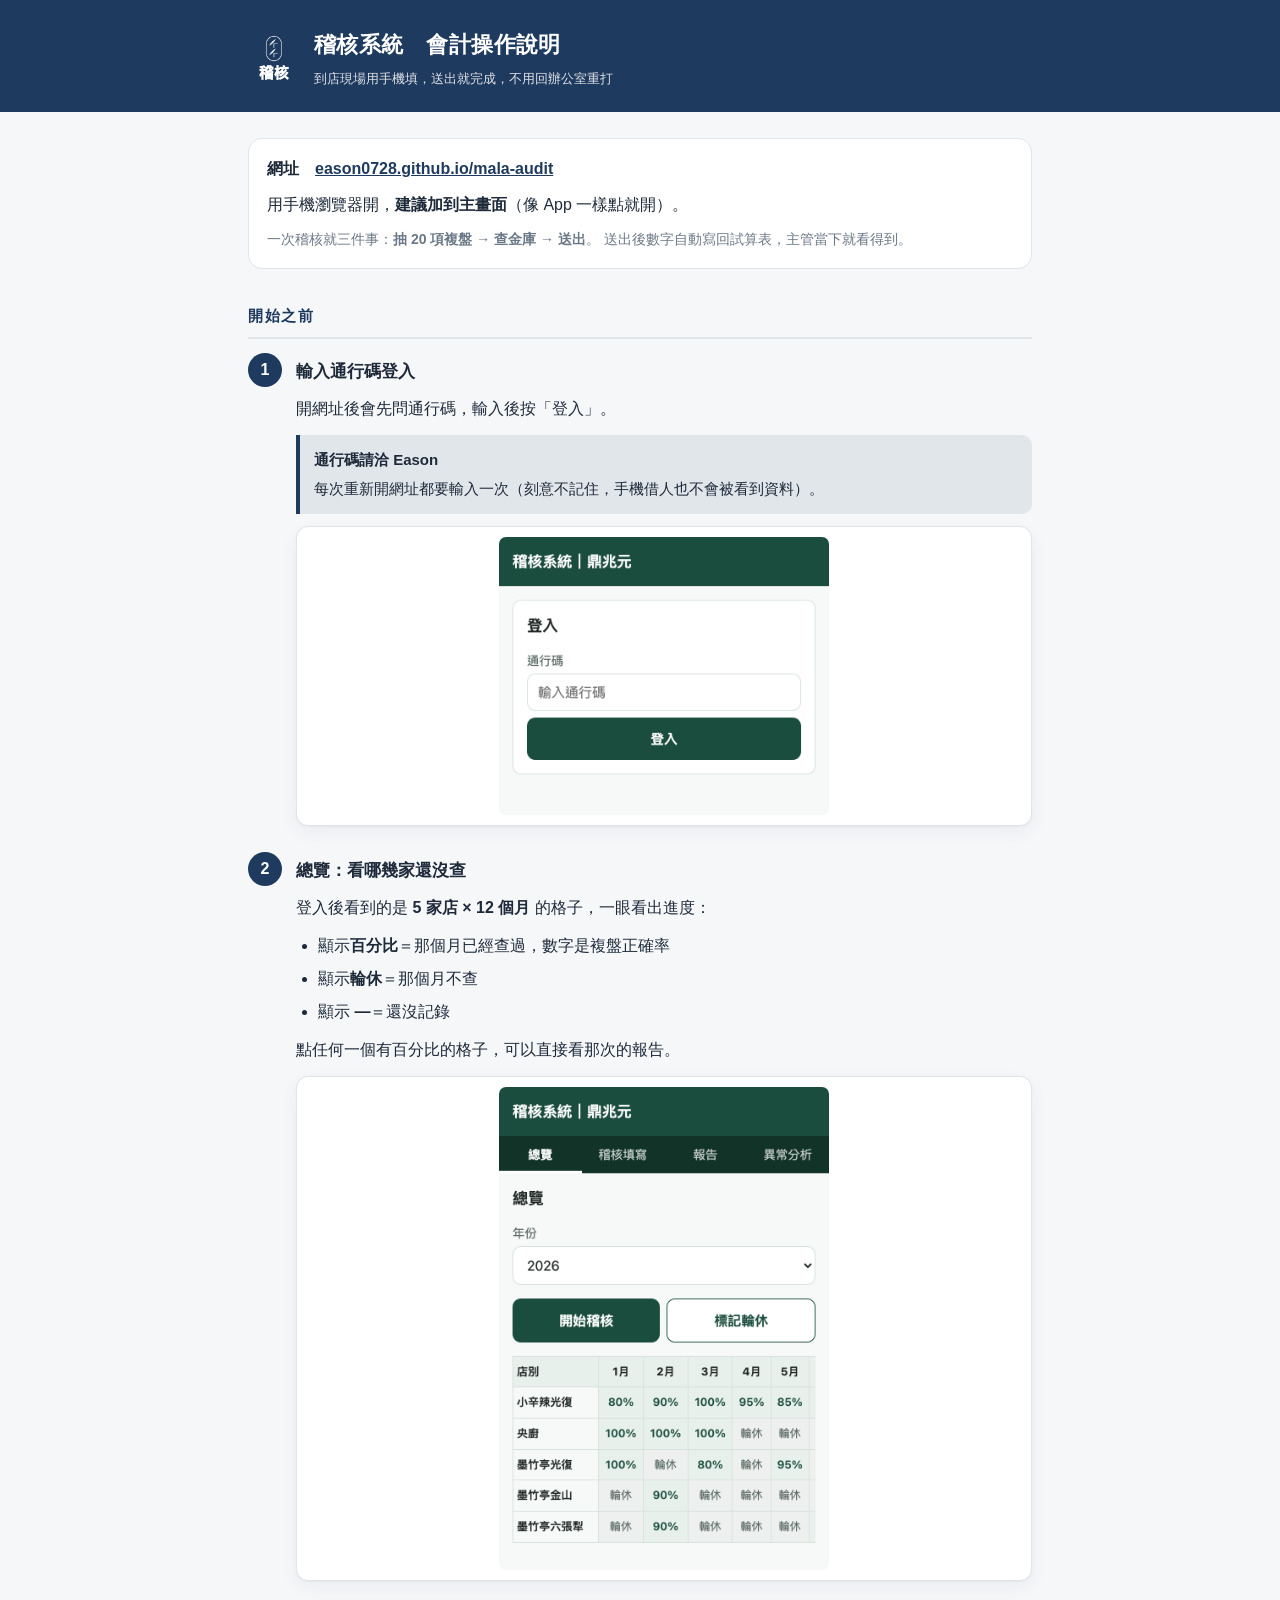
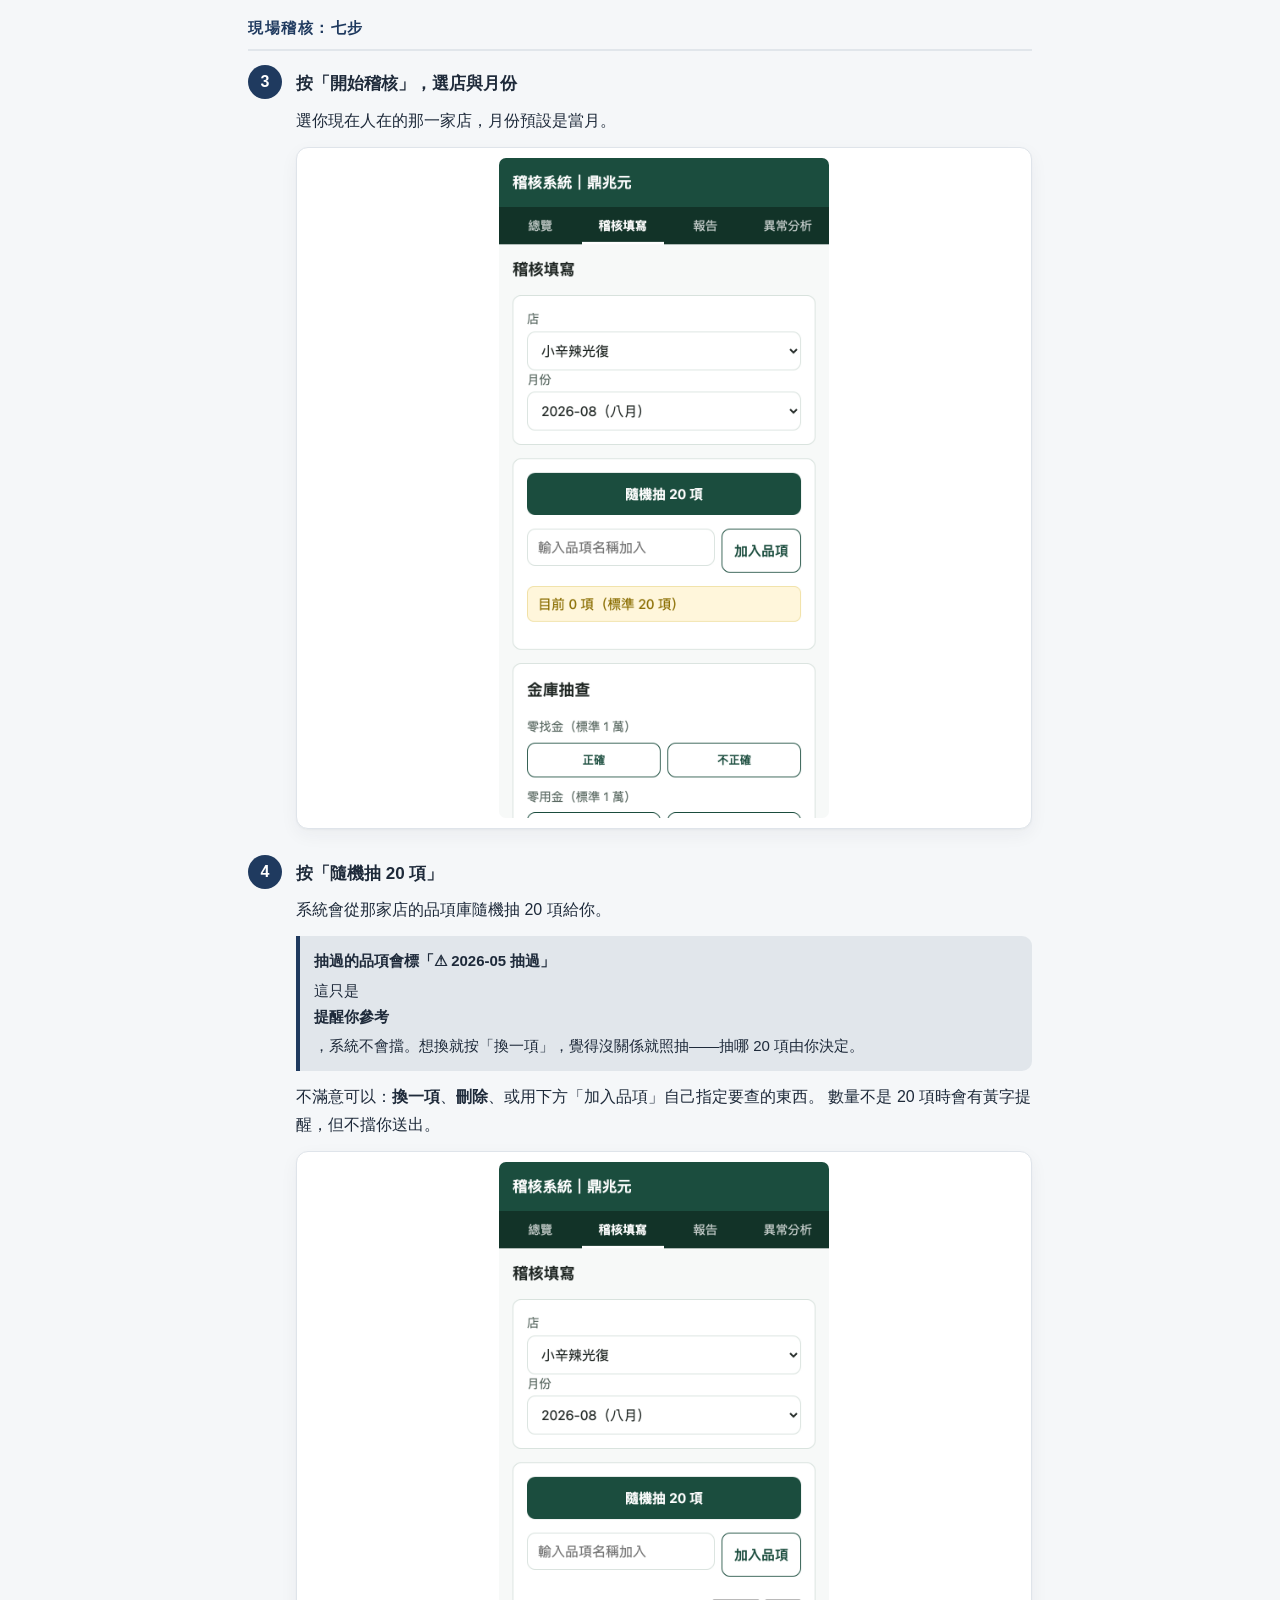
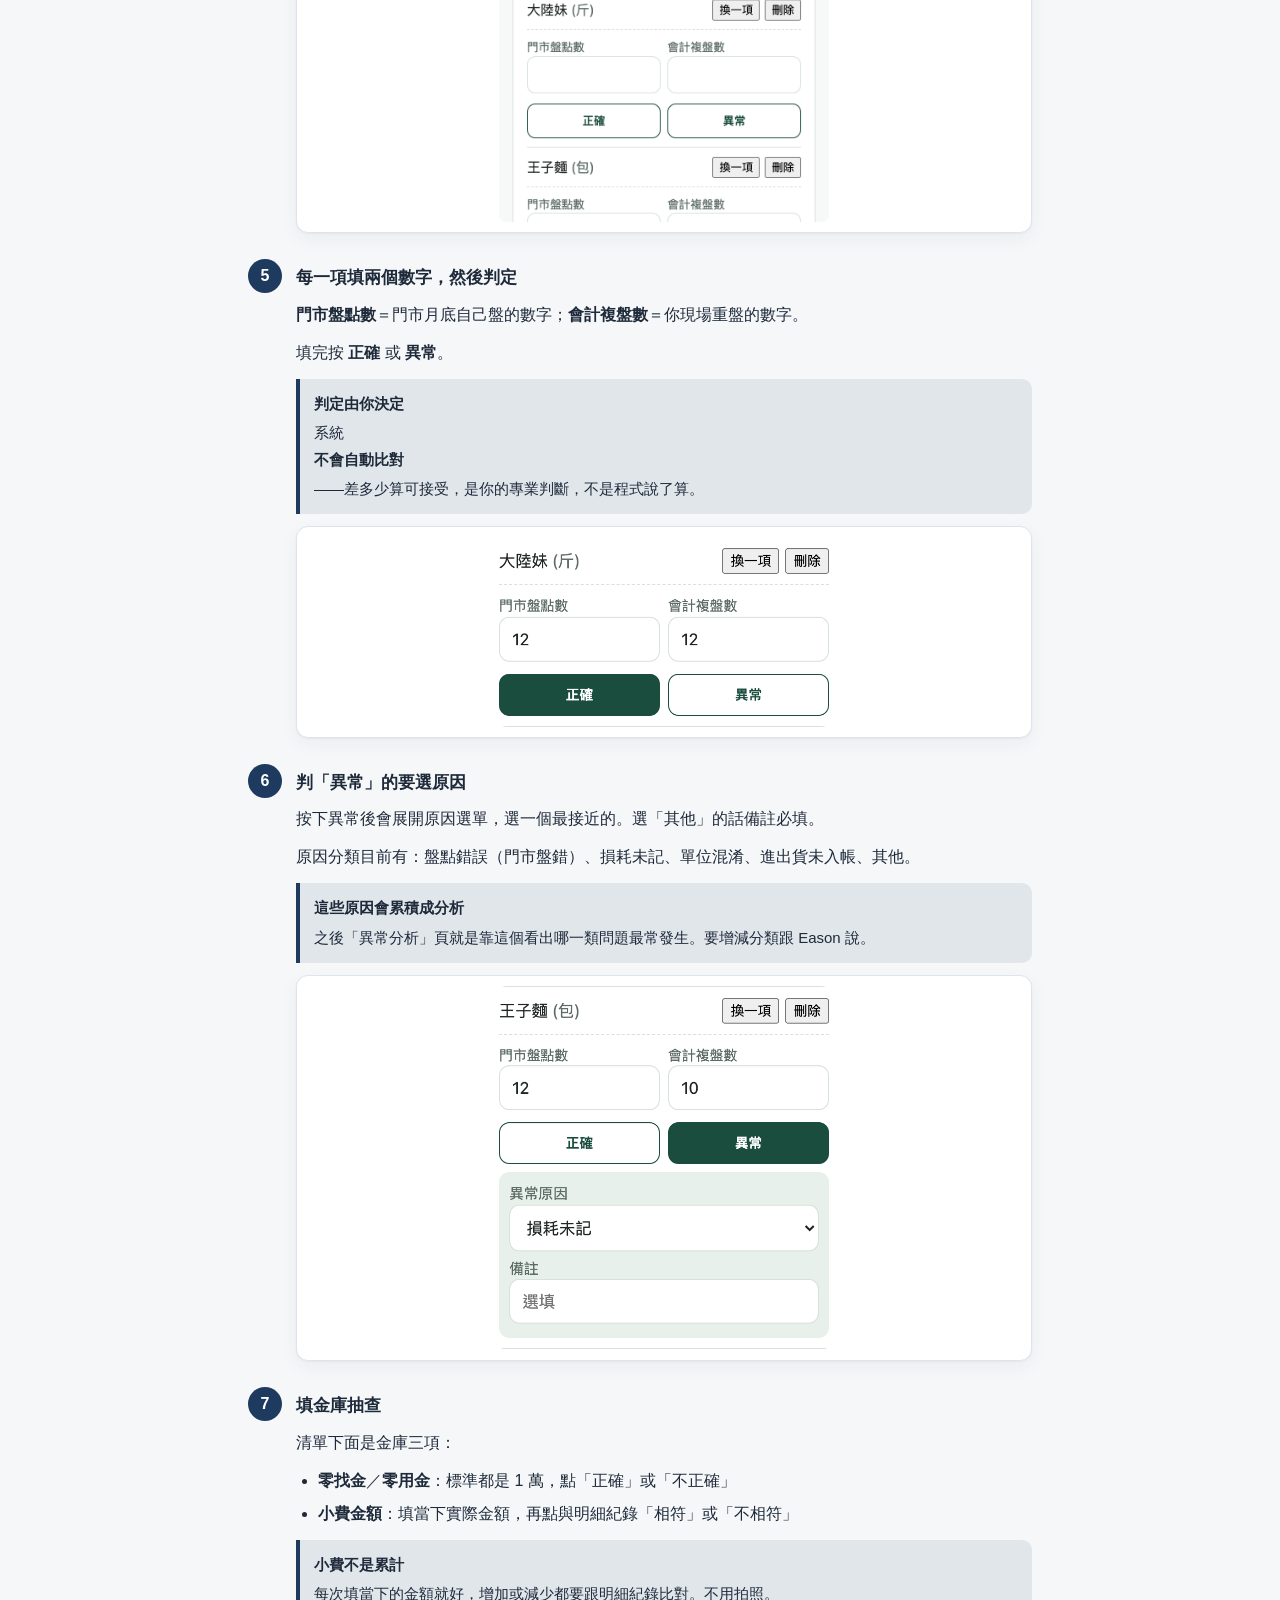
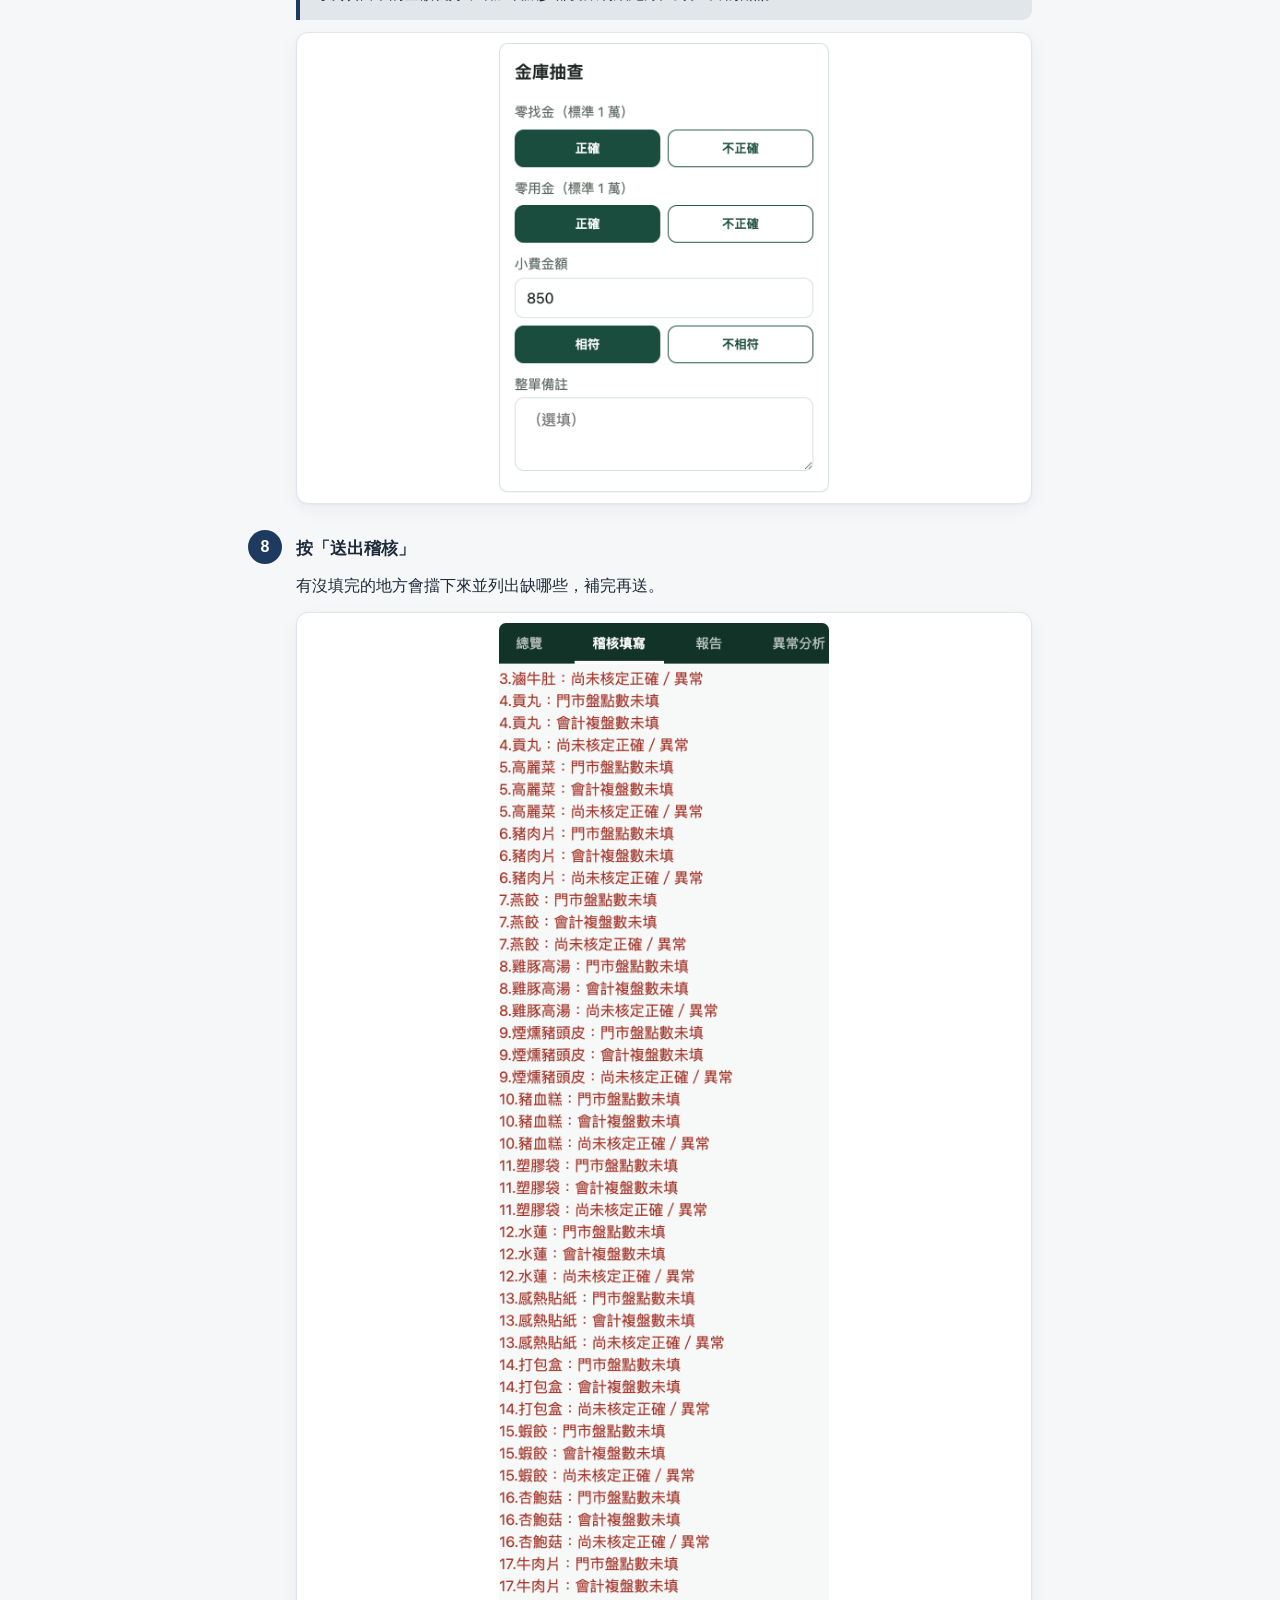
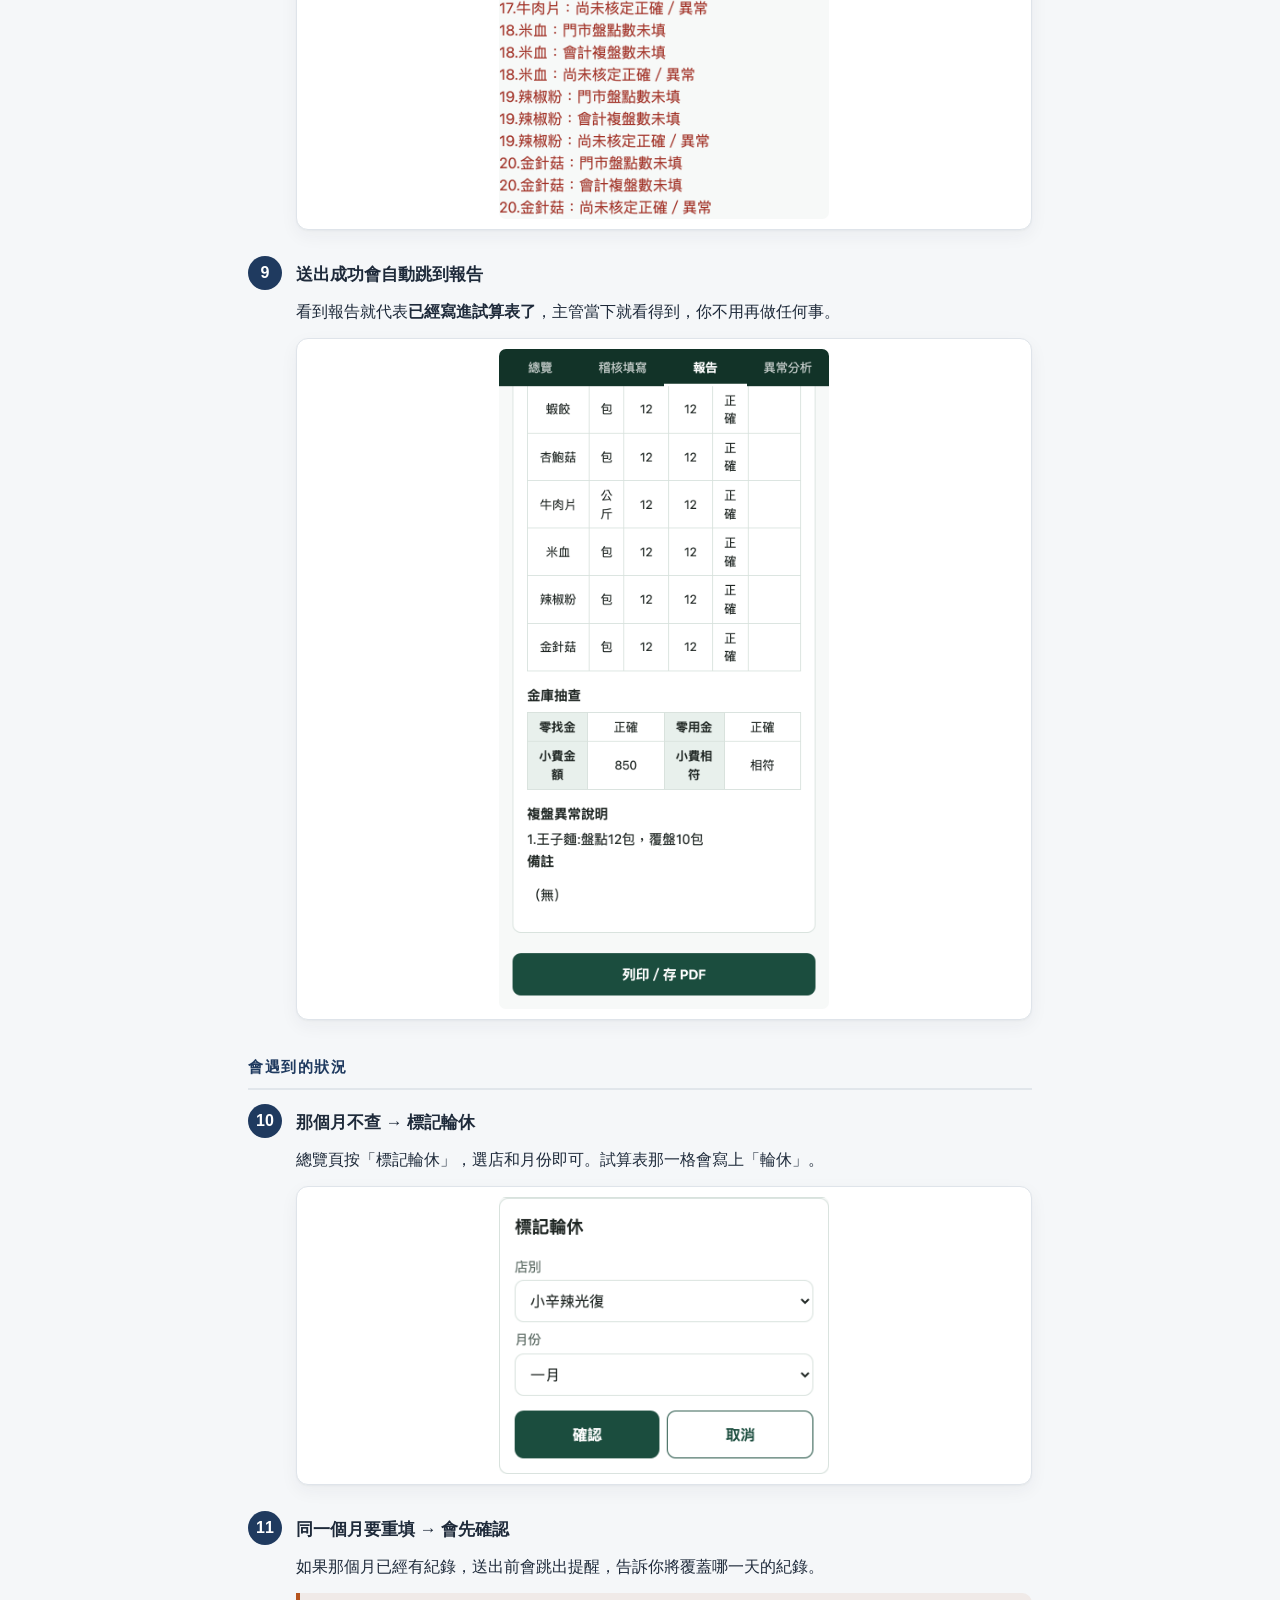
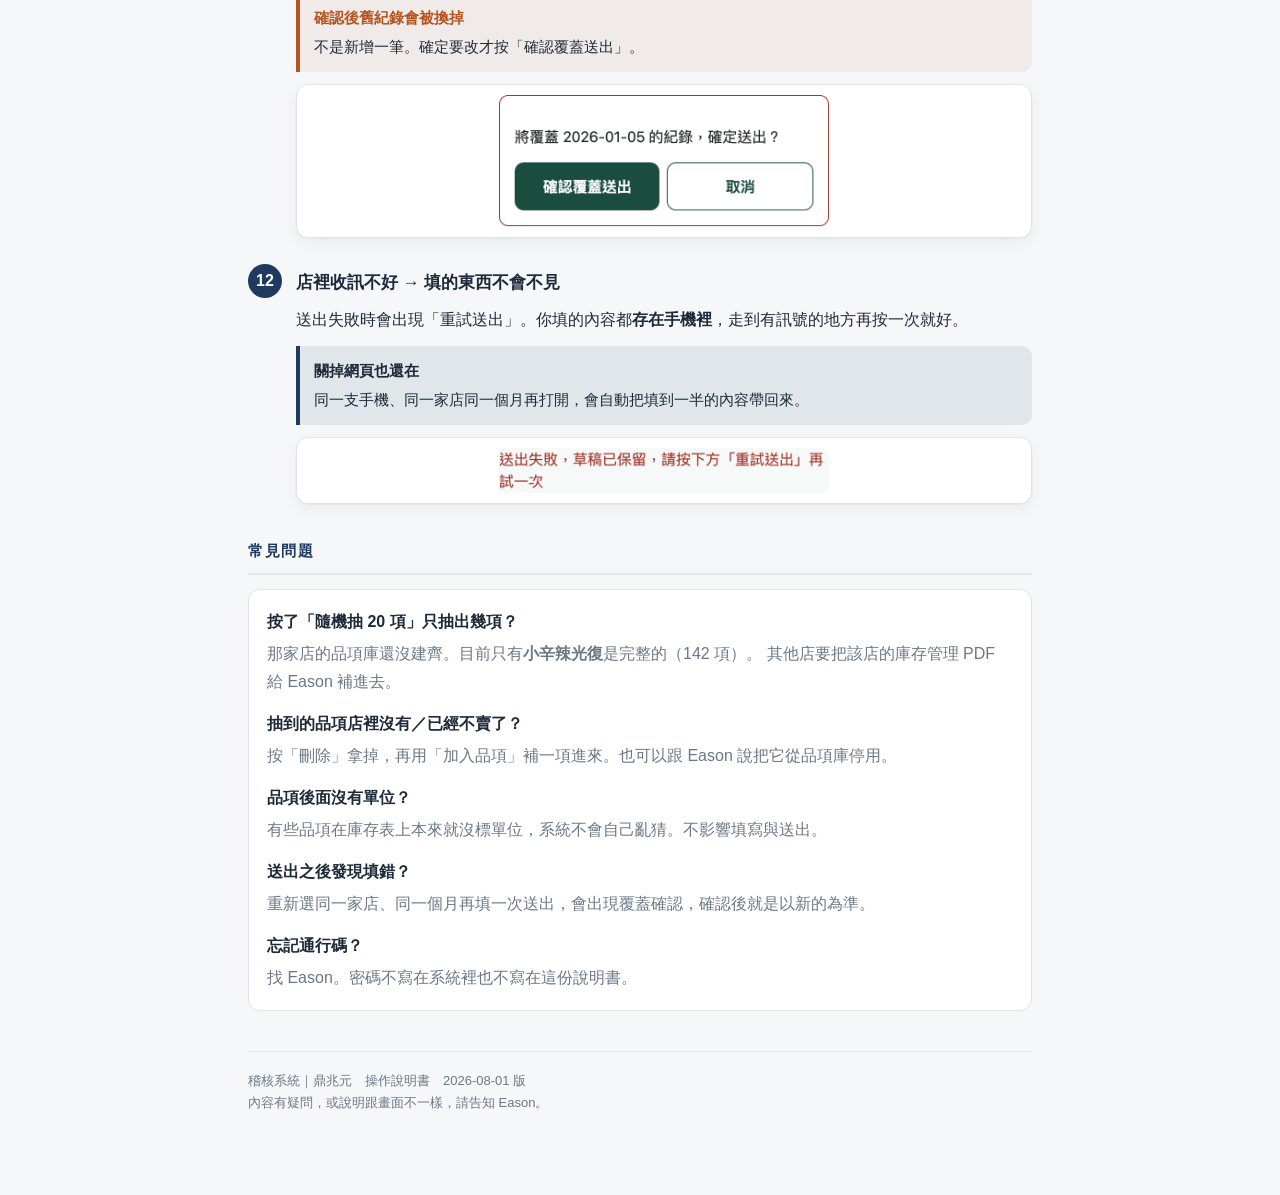
==== guides/guide-accountant.html @ b23a3274 "docs: 操作說明書 HTML 對外發佈（會計版／主管版） Eason 要可分享的連結。手冊不含通行碼（build 有防呆），robots.txt 擋搜尋引擎收錄。 PDF 與預覽圖仍不進 repo" ====
<!doctype html>
<html lang="zh-Hant">
<head>
<meta charset="utf-8">
<meta name="viewport" content="width=device-width, initial-scale=1">
<title>稽核系統　會計操作說明</title>
<link rel="icon" type="image/png" sizes="32x32" href="[data-uri]">
<style>
:root{
  --ink:#1e2a3a; --dim:#6b7887; --line:#dfe4ea; --bg:#f5f7f9; --panel:#fff;
  --accent:#1F3A5F; --accent-soft:rgba(31,58,95,.09); --warn:#b5541f; --warn-soft:rgba(181,84,31,.08);
}
*{box-sizing:border-box}
body{margin:0;background:var(--bg);color:var(--ink);
  font:16px/1.75 -apple-system,BlinkMacSystemFont,"PingFang TC","Noto Sans TC","Segoe UI",sans-serif}
.wrap{max-width:820px;margin:0 auto;padding:0 18px 80px}
header{background:var(--accent);color:#fff;padding:26px 0 22px;margin-bottom:26px}
header .in{max-width:820px;margin:0 auto;padding:0 18px;display:flex;align-items:center;gap:14px}
header img{width:52px;height:52px;border-radius:11px;display:block}
header h1{margin:0;font-size:22px;letter-spacing:.02em}
header p{margin:3px 0 0;font-size:13px;opacity:.85}
.lead{background:var(--panel);border:1px solid var(--line);border-radius:14px;padding:16px 18px;margin-bottom:26px}
.lead p{margin:0 0 8px}
.lead p:last-child{margin:0}
.lead a{color:var(--accent);font-weight:700;word-break:break-all}
h2{font-size:15px;letter-spacing:.1em;color:var(--accent);margin:34px 0 14px;
   padding-bottom:8px;border-bottom:2px solid var(--accent-soft)}
.step{display:flex;gap:14px;margin-bottom:26px}
.num{flex:0 0 34px;height:34px;border-radius:50%;background:var(--accent);color:#fff;
  display:flex;align-items:center;justify-content:center;font-weight:700;font-size:16px}
.body{flex:1;min-width:0}
.body h3{margin:4px 0 8px;font-size:17px}
.body p{margin:0 0 10px}
figure{margin:12px 0 0;background:var(--panel);border:1px solid var(--line);border-radius:12px;
  padding:10px;box-shadow:0 1px 2px rgba(30,45,60,.04),0 6px 18px rgba(30,45,60,.05)}
figure img{display:block;width:100%;max-width:330px;margin:0 auto;border-radius:7px}
figure.wide img{max-width:100%}
.callout{background:var(--accent-soft);border-left:4px solid var(--accent);border-radius:0 10px 10px 0;
  padding:12px 14px;margin:12px 0;font-size:15px}
.callout b{display:block;margin-bottom:3px}
.callout.warn{background:var(--warn-soft);border-left-color:var(--warn)}
.callout.warn b{color:var(--warn)}
ul{margin:0 0 10px;padding-left:22px}
li{margin-bottom:5px}
.qa{background:var(--panel);border:1px solid var(--line);border-radius:12px;padding:4px 18px;margin-top:8px}
.qa dt{font-weight:700;margin-top:14px}
.qa dd{margin:4px 0 14px;color:var(--dim)}
footer{margin-top:40px;padding-top:18px;border-top:1px solid var(--line);color:var(--dim);font-size:13px}
b.k{background:var(--accent-soft);color:var(--accent);padding:1px 6px;border-radius:5px;font-size:14px}
@media print{
  body{background:#fff}
  header{background:var(--accent)!important;-webkit-print-color-adjust:exact;print-color-adjust:exact}
  .step{page-break-inside:avoid}
  figure{box-shadow:none}
}</style>
</head>
<body>
<header><div class="in">
  <img src="[data-uri]" alt="稽核系統">
  <div><h1>稽核系統　會計操作說明</h1><p>到店現場用手機填，送出就完成，不用回辦公室重打</p></div>
</div></header>
<div class="wrap">

<div class="lead">
  <p><b>網址</b>　<a href="https://eason0728.github.io/mala-audit/">eason0728.github.io/mala-audit</a></p>
  <p>用手機瀏覽器開，<b>建議加到主畫面</b>（像 App 一樣點就開）。</p>
  <p style="color:var(--dim);font-size:14px">一次稽核就三件事：<b>抽 20 項複盤</b> → <b>查金庫</b> → <b>送出</b>。
  送出後數字自動寫回試算表，主管當下就看得到。</p>
</div>

<h2>開始之前</h2>

  <section class="step">
    <div class="num">1</div>
    <div class="body">
      <h3>輸入通行碼登入</h3>
      <p>開網址後會先問通行碼，輸入後按「登入」。</p>
   <div class="callout"><b>通行碼請洽 Eason</b>每次重新開網址都要輸入一次（刻意不記住，手機借人也不會被看到資料）。</div>
      <figure class=""><img src="[data-uri]" alt="輸入通行碼登入"></figure>
    </div>
  </section>

  <section class="step">
    <div class="num">2</div>
    <div class="body">
      <h3>總覽：看哪幾家還沒查</h3>
      <p>登入後看到的是 <b>5 家店 × 12 個月</b> 的格子，一眼看出進度：</p>
   <ul>
     <li>顯示<b>百分比</b>＝那個月已經查過，數字是複盤正確率</li>
     <li>顯示<b>輪休</b>＝那個月不查</li>
     <li>顯示 <b>—</b>＝還沒記錄</li>
   </ul>
   <p>點任何一個有百分比的格子，可以直接看那次的報告。</p>
      <figure class=""><img src="[data-uri]" alt="總覽：看哪幾家還沒查"></figure>
    </div>
  </section>

<h2>現場稽核：七步</h2>

  <section class="step">
    <div class="num">3</div>
    <div class="body">
      <h3>按「開始稽核」，選店與月份</h3>
      <p>選你現在人在的那一家店，月份預設是當月。</p>
      <figure class=""><img src="[data-uri]" alt="按「開始稽核」，選店與月份"></figure>
    </div>
  </section>

  <section class="step">
    <div class="num">4</div>
    <div class="body">
      <h3>按「隨機抽 20 項」</h3>
      <p>系統會從那家店的品項庫隨機抽 20 項給你。</p>
   <div class="callout"><b>抽過的品項會標「⚠ 2026-05 抽過」</b>這只是<b>提醒你參考</b>，系統不會擋。想換就按「換一項」，覺得沒關係就照抽——抽哪 20 項由你決定。</div>
   <p>不滿意可以：<b>換一項</b>、<b>刪除</b>、或用下方「加入品項」自己指定要查的東西。
   數量不是 20 項時會有黃字提醒，但不擋你送出。</p>
      <figure class=""><img src="[data-uri]" alt="按「隨機抽 20 項」"></figure>
    </div>
  </section>

  <section class="step">
    <div class="num">5</div>
    <div class="body">
      <h3>每一項填兩個數字，然後判定</h3>
      <p><b>門市盤點數</b>＝門市月底自己盤的數字；<b>會計複盤數</b>＝你現場重盤的數字。</p>
   <p>填完按 <b>正確</b> 或 <b>異常</b>。</p>
   <div class="callout"><b>判定由你決定</b>系統<b>不會自動比對</b>——差多少算可接受，是你的專業判斷，不是程式說了算。</div>
      <figure class=""><img src="[data-uri]" alt="每一項填兩個數字，然後判定"></figure>
    </div>
  </section>

  <section class="step">
    <div class="num">6</div>
    <div class="body">
      <h3>判「異常」的要選原因</h3>
      <p>按下異常後會展開原因選單，選一個最接近的。選「其他」的話備註必填。</p>
   <p>原因分類目前有：盤點錯誤（門市盤錯）、損耗未記、單位混淆、進出貨未入帳、其他。</p>
   <div class="callout"><b>這些原因會累積成分析</b>之後「異常分析」頁就是靠這個看出哪一類問題最常發生。要增減分類跟 Eason 說。</div>
      <figure class=""><img src="[data-uri]" alt="判「異常」的要選原因"></figure>
    </div>
  </section>

  <section class="step">
    <div class="num">7</div>
    <div class="body">
      <h3>填金庫抽查</h3>
      <p>清單下面是金庫三項：</p>
   <ul>
     <li><b>零找金</b>／<b>零用金</b>：標準都是 1 萬，點「正確」或「不正確」</li>
     <li><b>小費金額</b>：填當下實際金額，再點與明細紀錄「相符」或「不相符」</li>
   </ul>
   <div class="callout"><b>小費不是累計</b>每次填當下的金額就好，增加或減少都要跟明細紀錄比對。不用拍照。</div>
      <figure class=""><img src="[data-uri]" alt="填金庫抽查"></figure>
    </div>
  </section>

  <section class="step">
    <div class="num">8</div>
    <div class="body">
      <h3>按「送出稽核」</h3>
      <p>有沒填完的地方會擋下來並列出缺哪些，補完再送。</p>
      <figure class=""><img src="[data-uri]" alt="按「送出稽核」"></figure>
    </div>
  </section>

  <section class="step">
    <div class="num">9</div>
    <div class="body">
      <h3>送出成功會自動跳到報告</h3>
      <p>看到報告就代表<b>已經寫進試算表了</b>，主管當下就看得到，你不用再做任何事。</p>
      <figure class=""><img src="[data-uri]" alt="送出成功會自動跳到報告"></figure>
    </div>
  </section>

<h2>會遇到的狀況</h2>

  <section class="step">
    <div class="num">10</div>
    <div class="body">
      <h3>那個月不查 → 標記輪休</h3>
      <p>總覽頁按「標記輪休」，選店和月份即可。試算表那一格會寫上「輪休」。</p>
      <figure class=""><img src="[data-uri]" alt="那個月不查 → 標記輪休"></figure>
    </div>
  </section>

  <section class="step">
    <div class="num">11</div>
    <div class="body">
      <h3>同一個月要重填 → 會先確認</h3>
      <p>如果那個月已經有紀錄，送出前會跳出提醒，告訴你將覆蓋哪一天的紀錄。</p>
   <div class="callout warn"><b>確認後舊紀錄會被換掉</b>不是新增一筆。確定要改才按「確認覆蓋送出」。</div>
      <figure class=""><img src="[data-uri]" alt="同一個月要重填 → 會先確認"></figure>
    </div>
  </section>

  <section class="step">
    <div class="num">12</div>
    <div class="body">
      <h3>店裡收訊不好 → 填的東西不會不見</h3>
      <p>送出失敗時會出現「重試送出」。你填的內容都<b>存在手機裡</b>，走到有訊號的地方再按一次就好。</p>
   <div class="callout"><b>關掉網頁也還在</b>同一支手機、同一家店同一個月再打開，會自動把填到一半的內容帶回來。</div>
      <figure class=""><img src="[data-uri]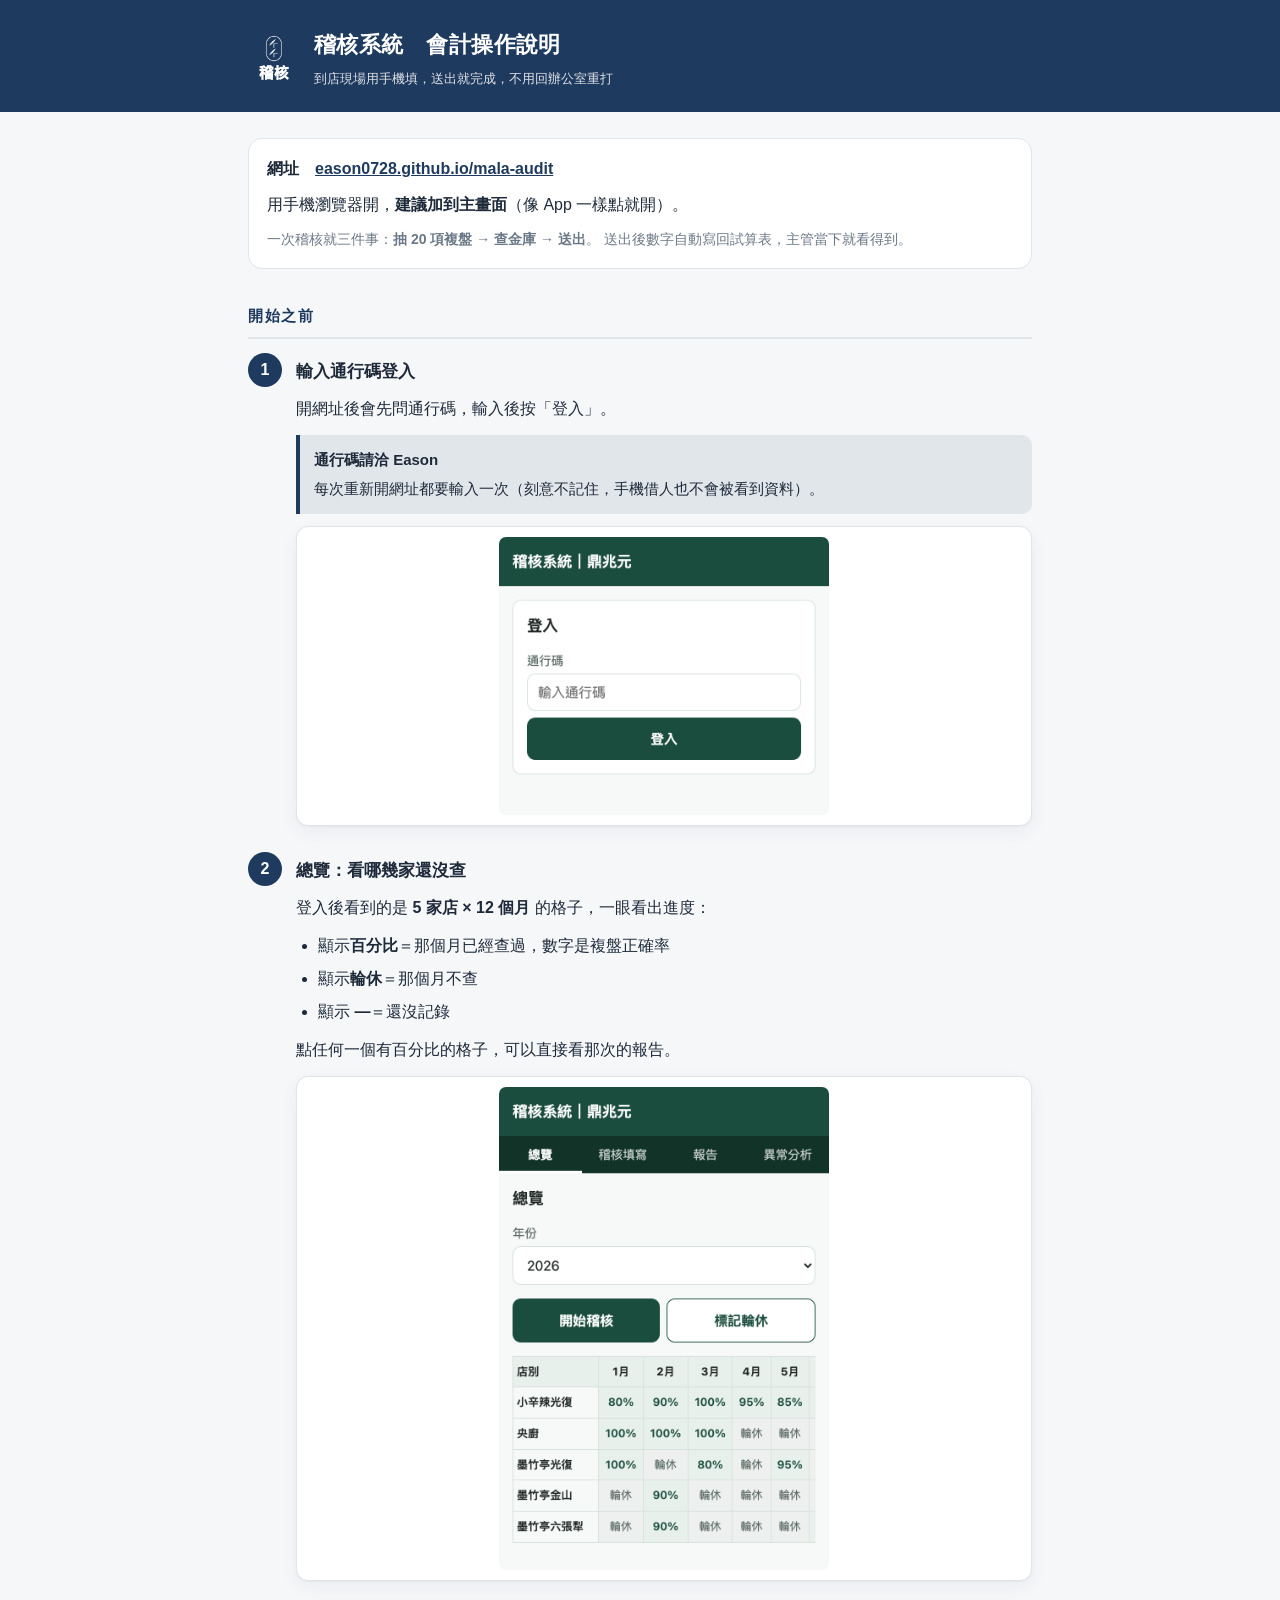
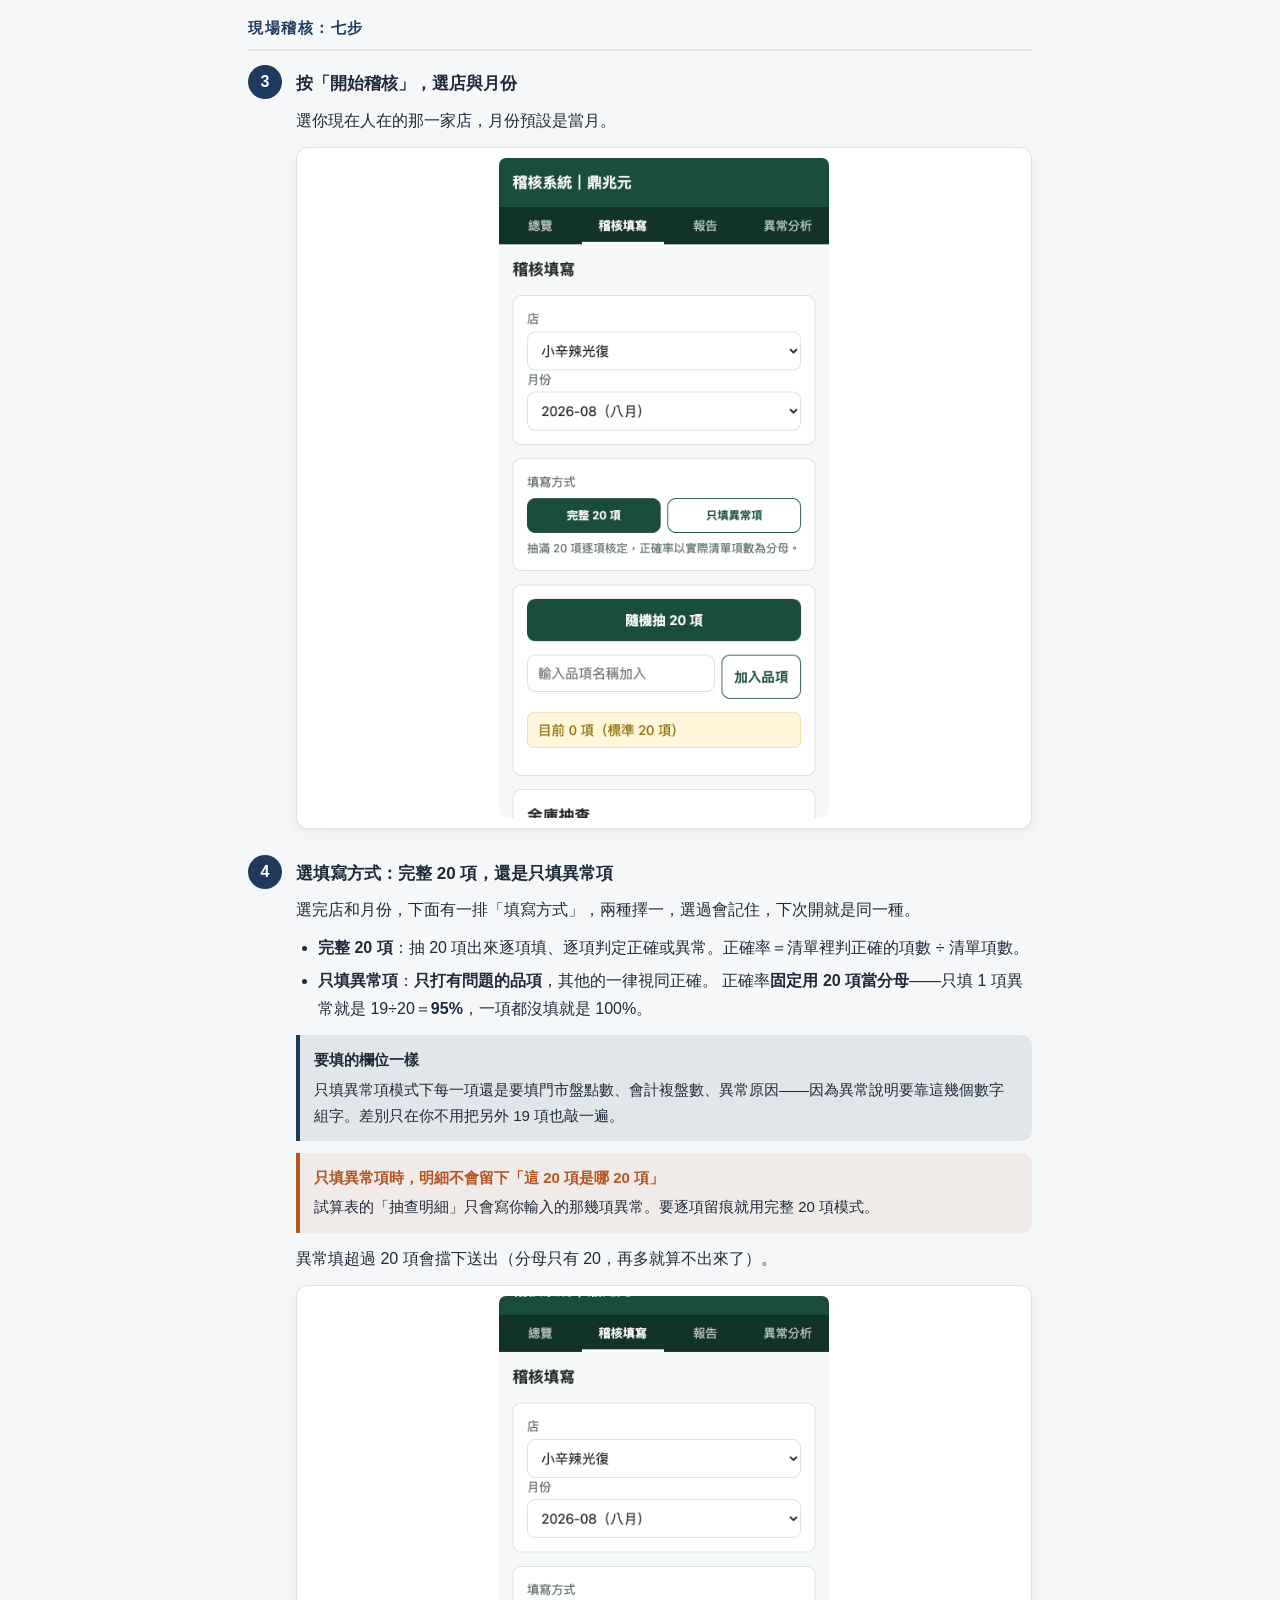
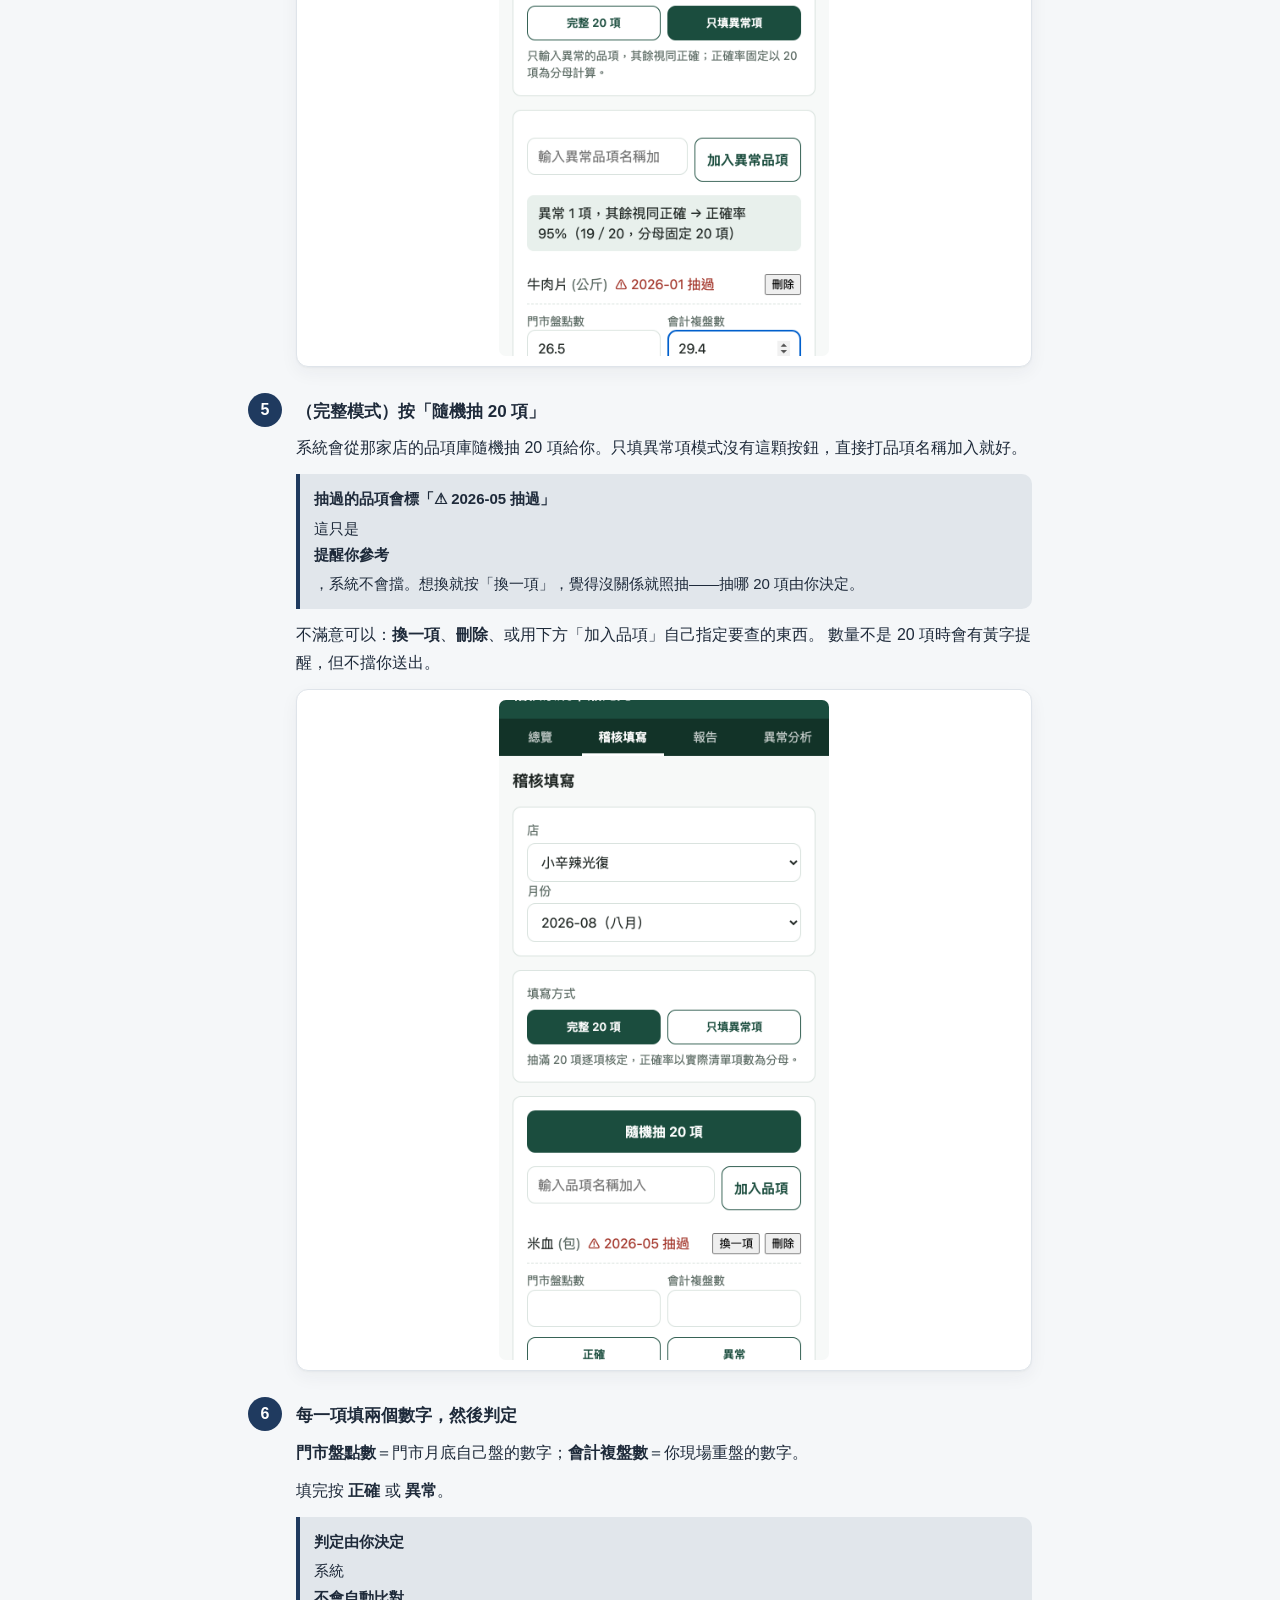
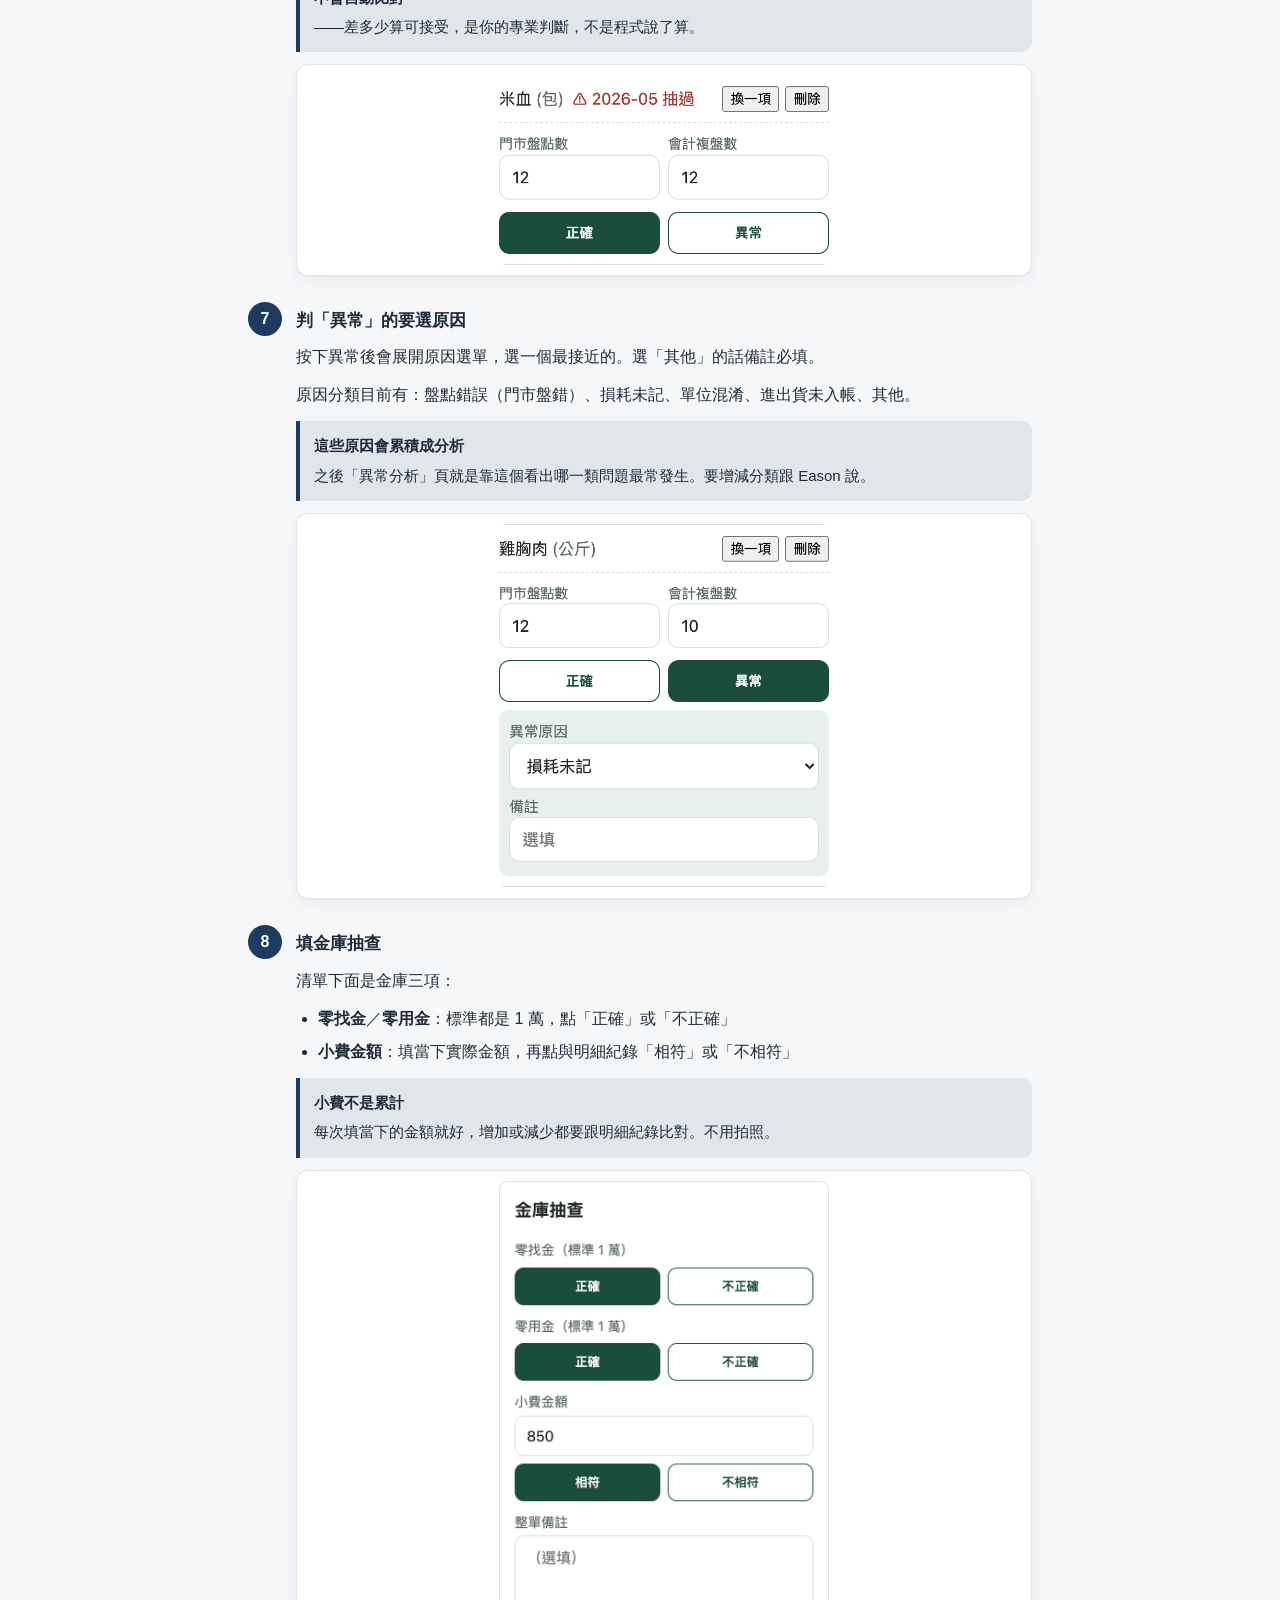
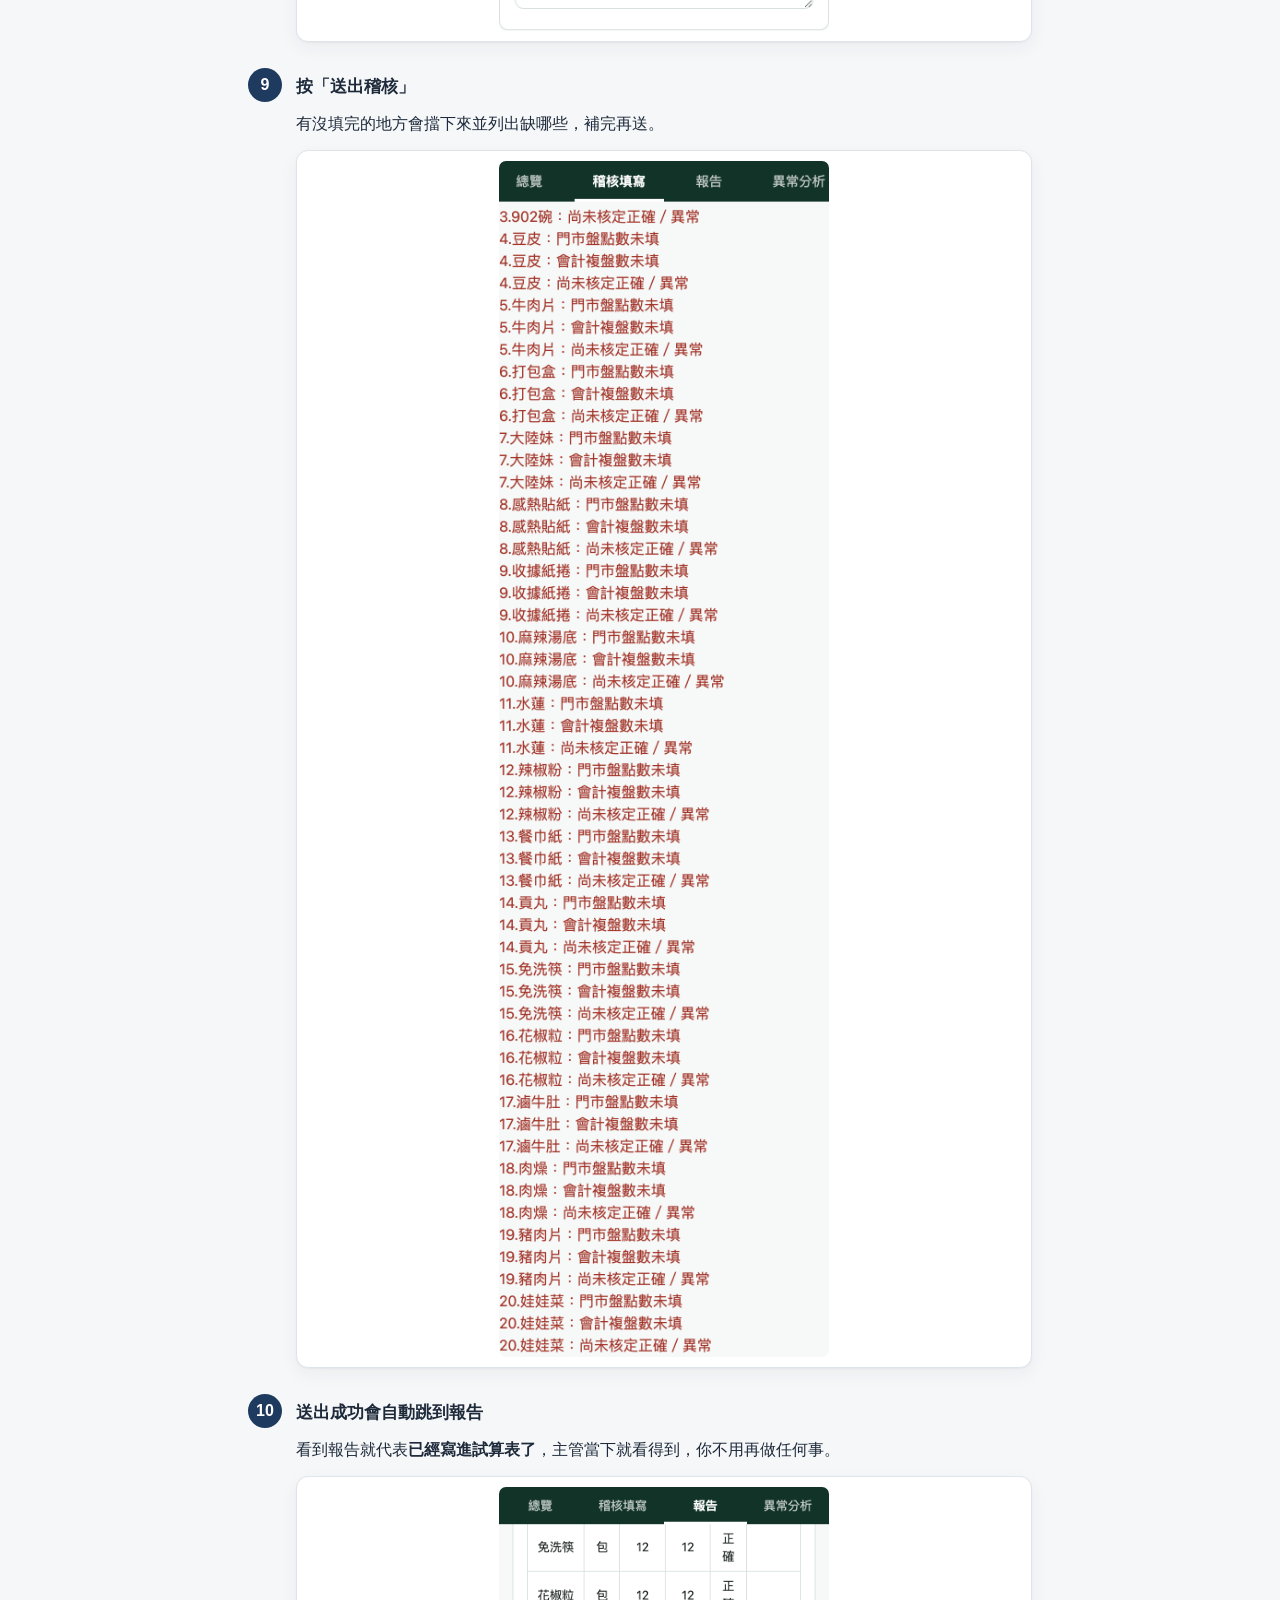
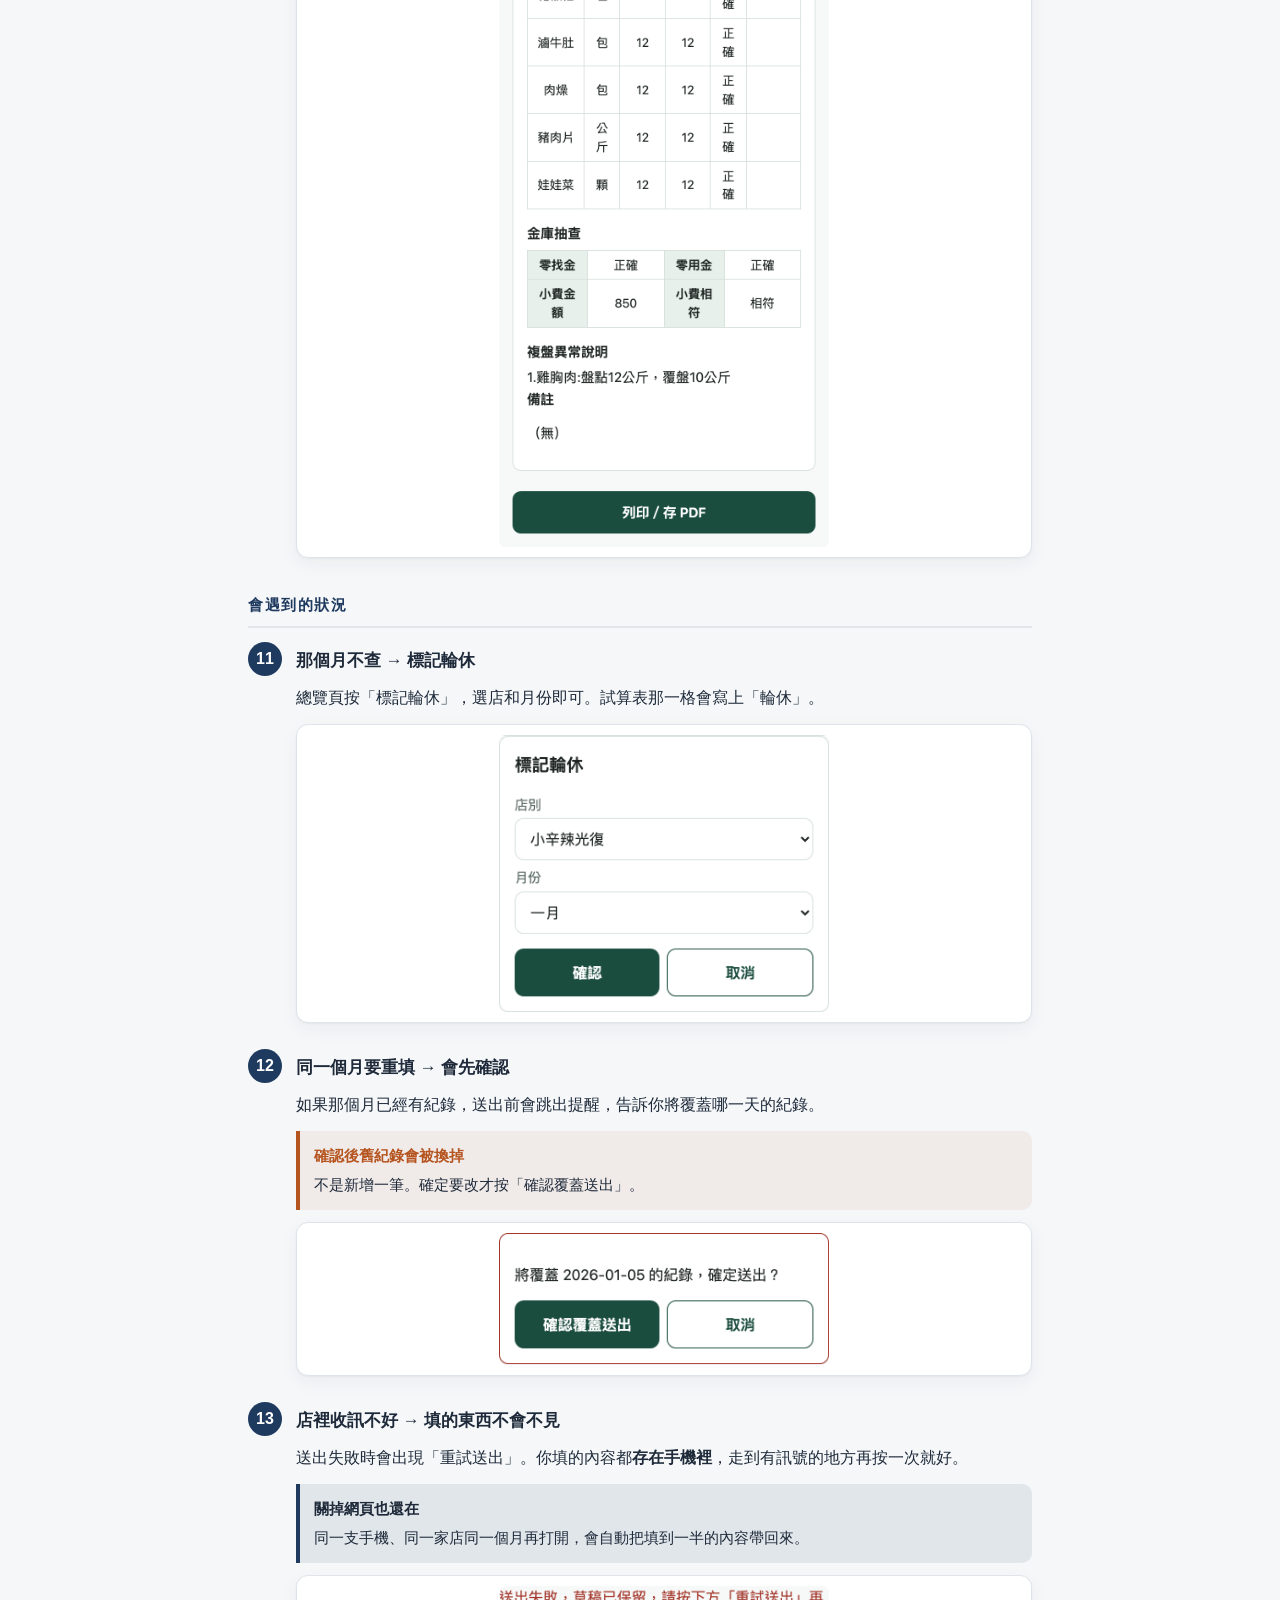
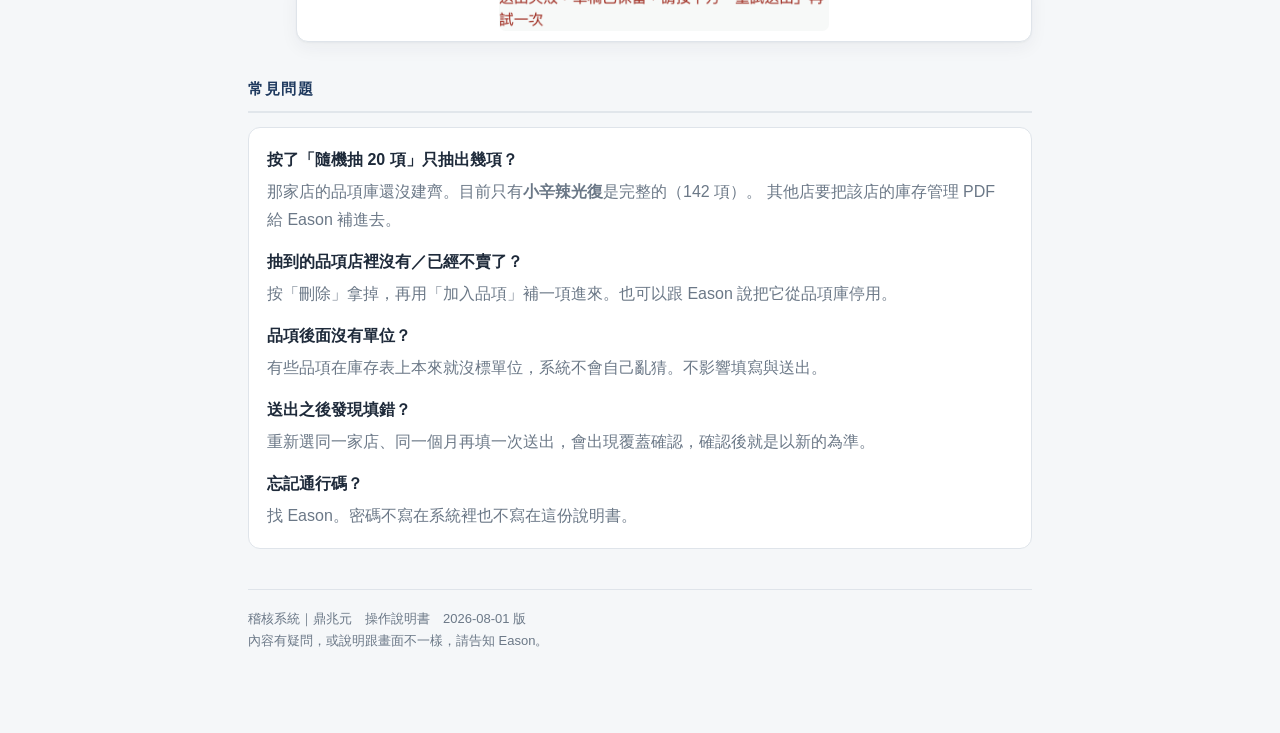
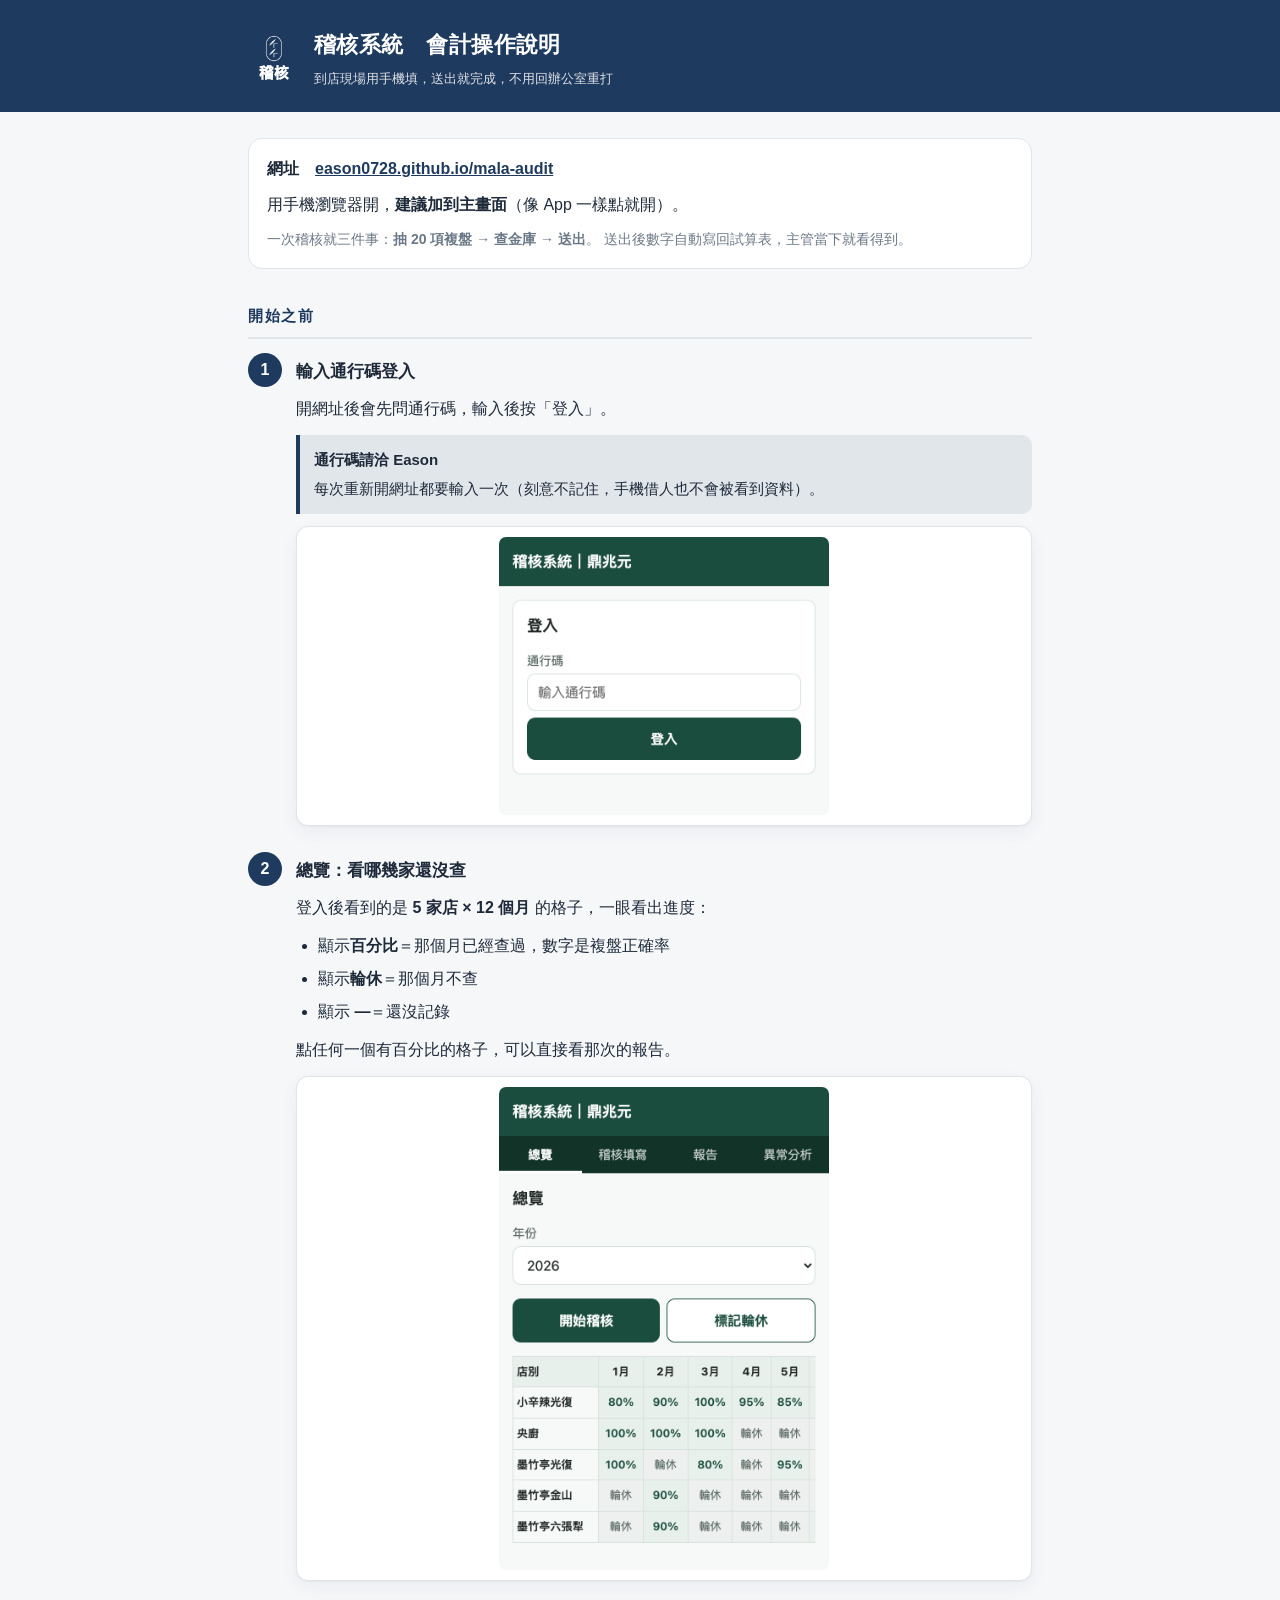
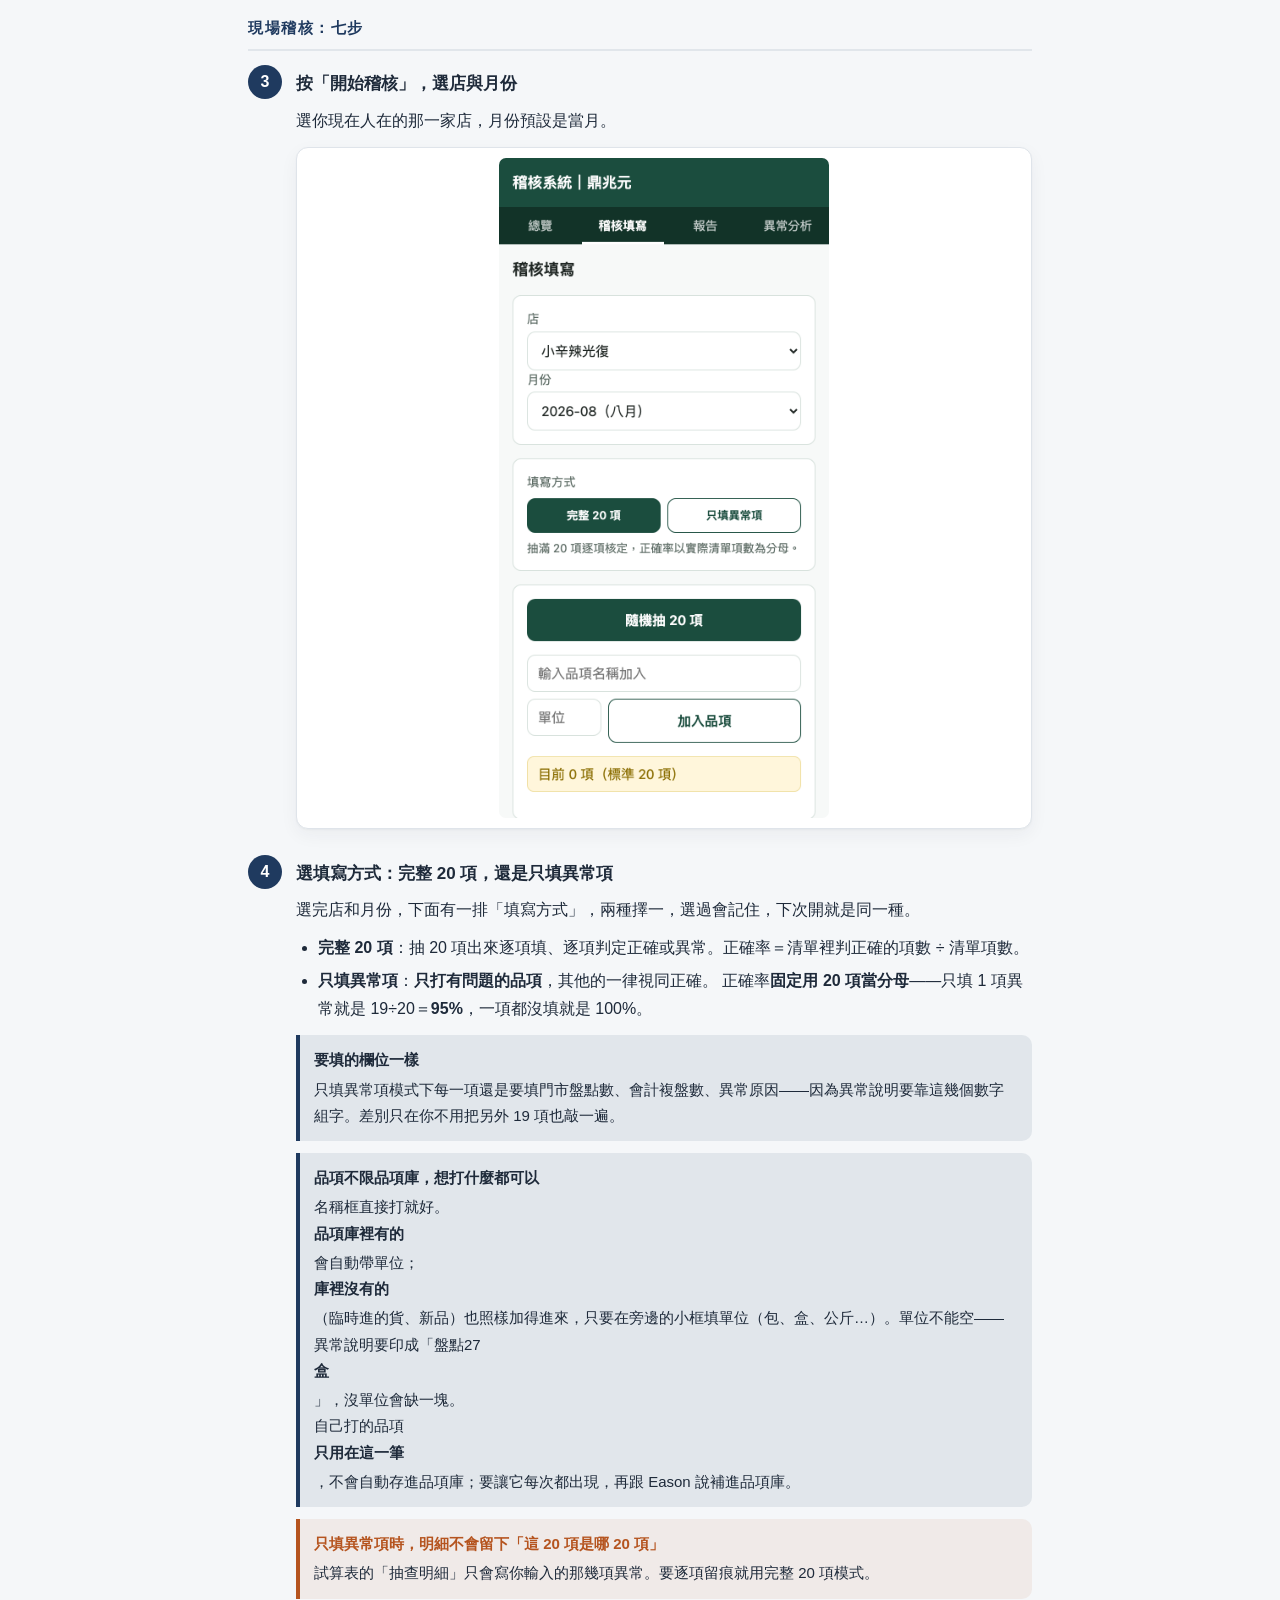
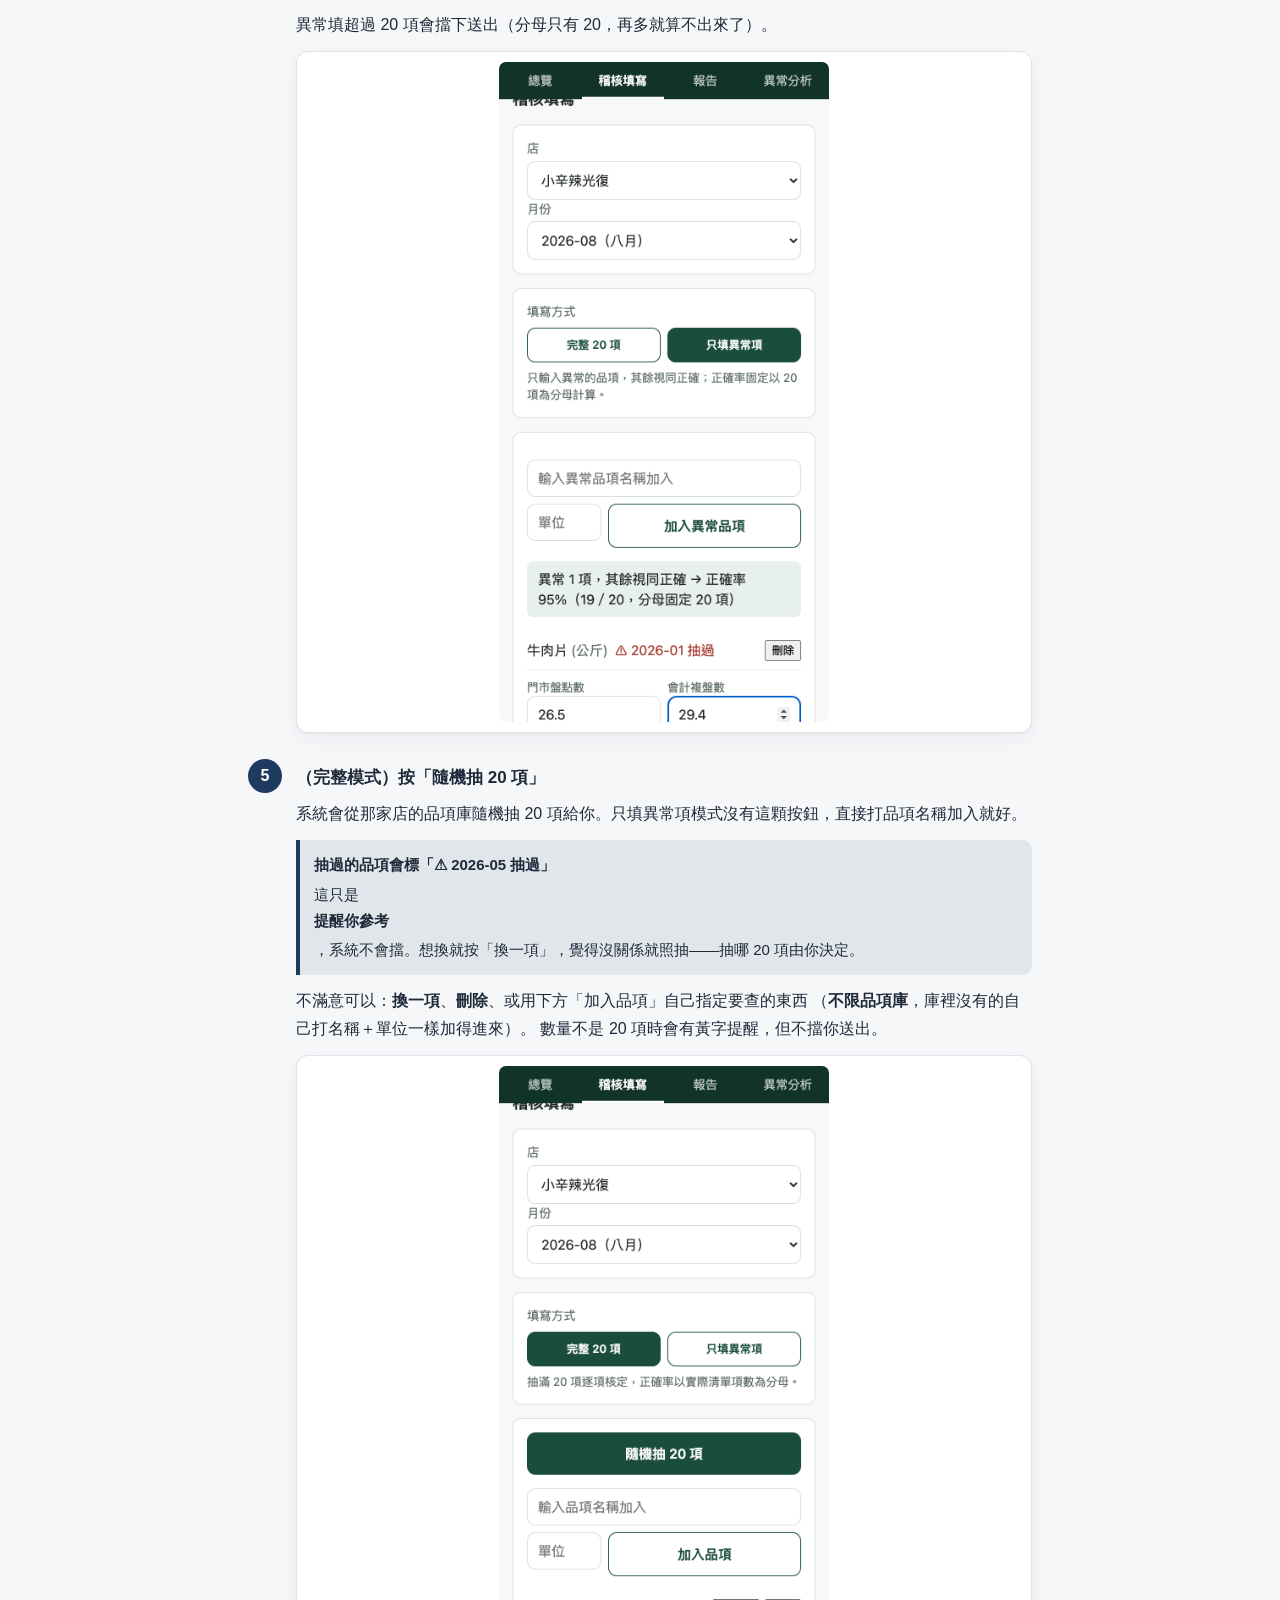
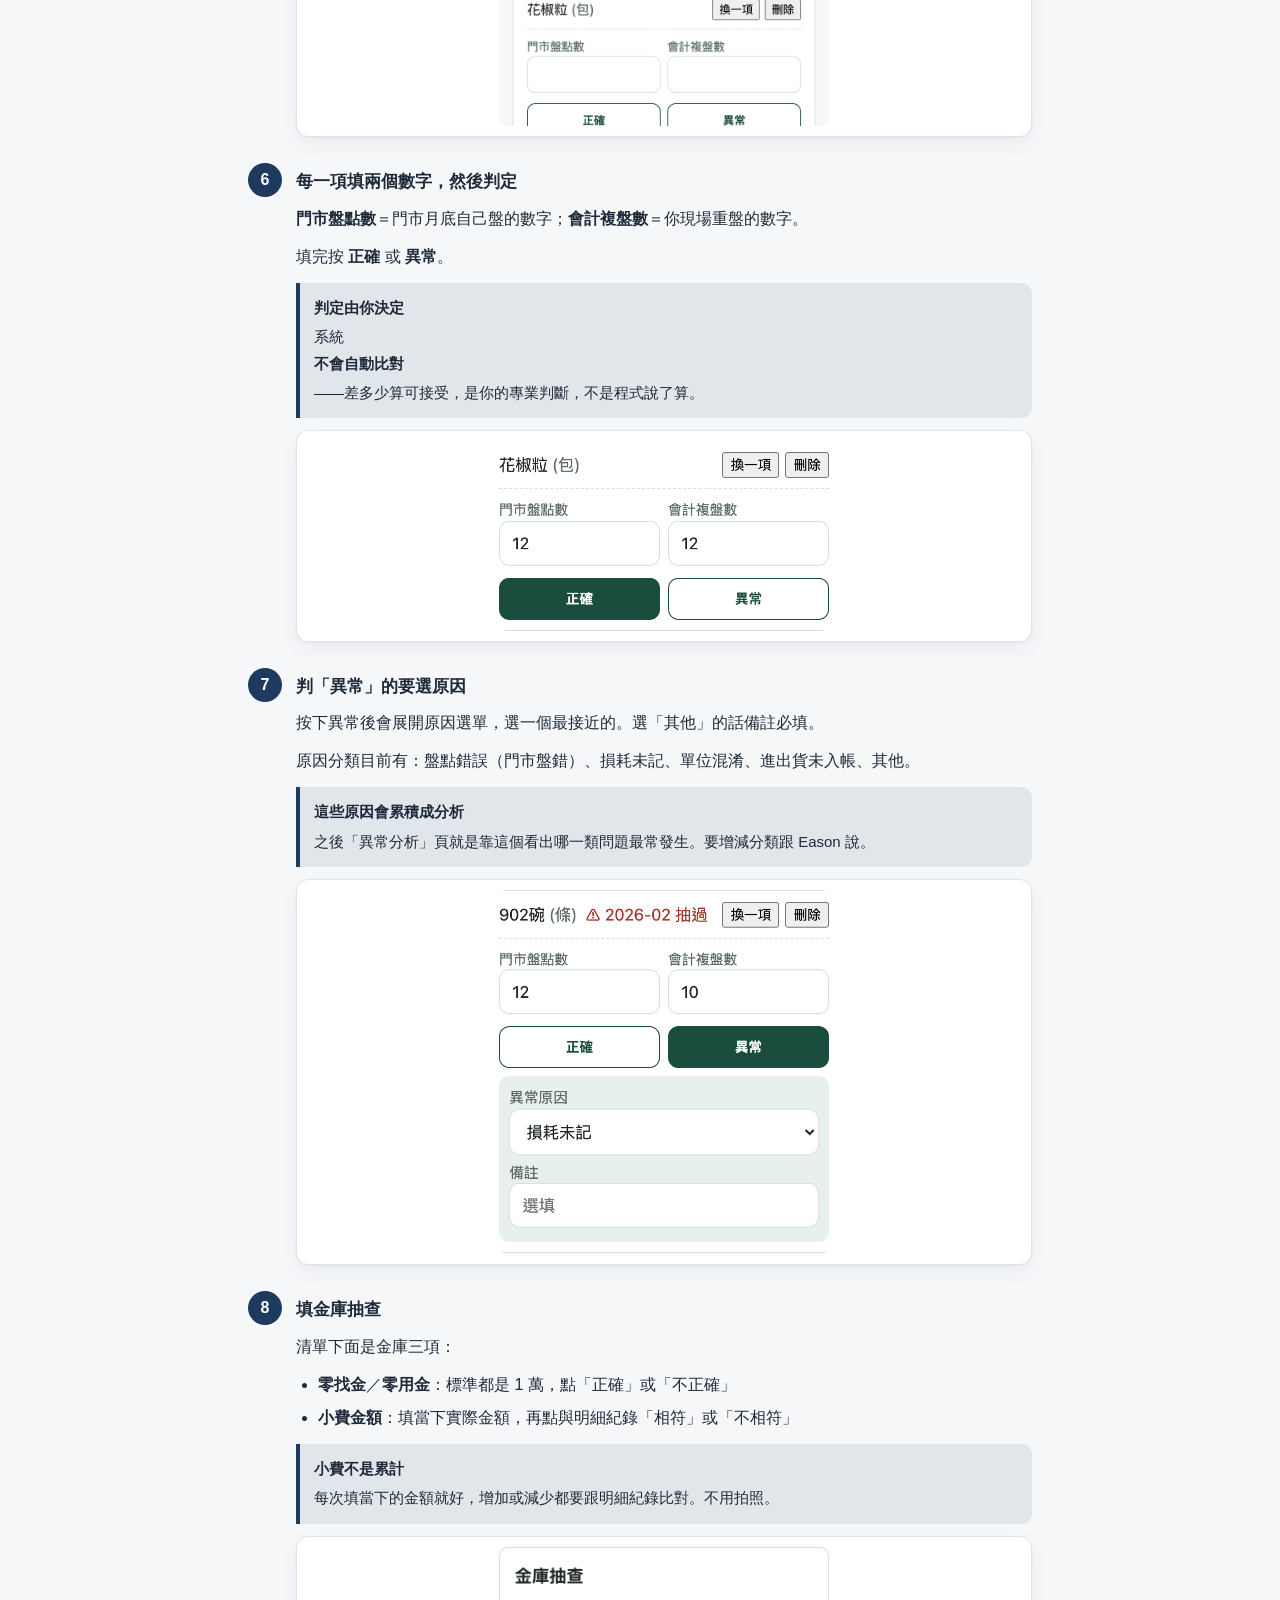
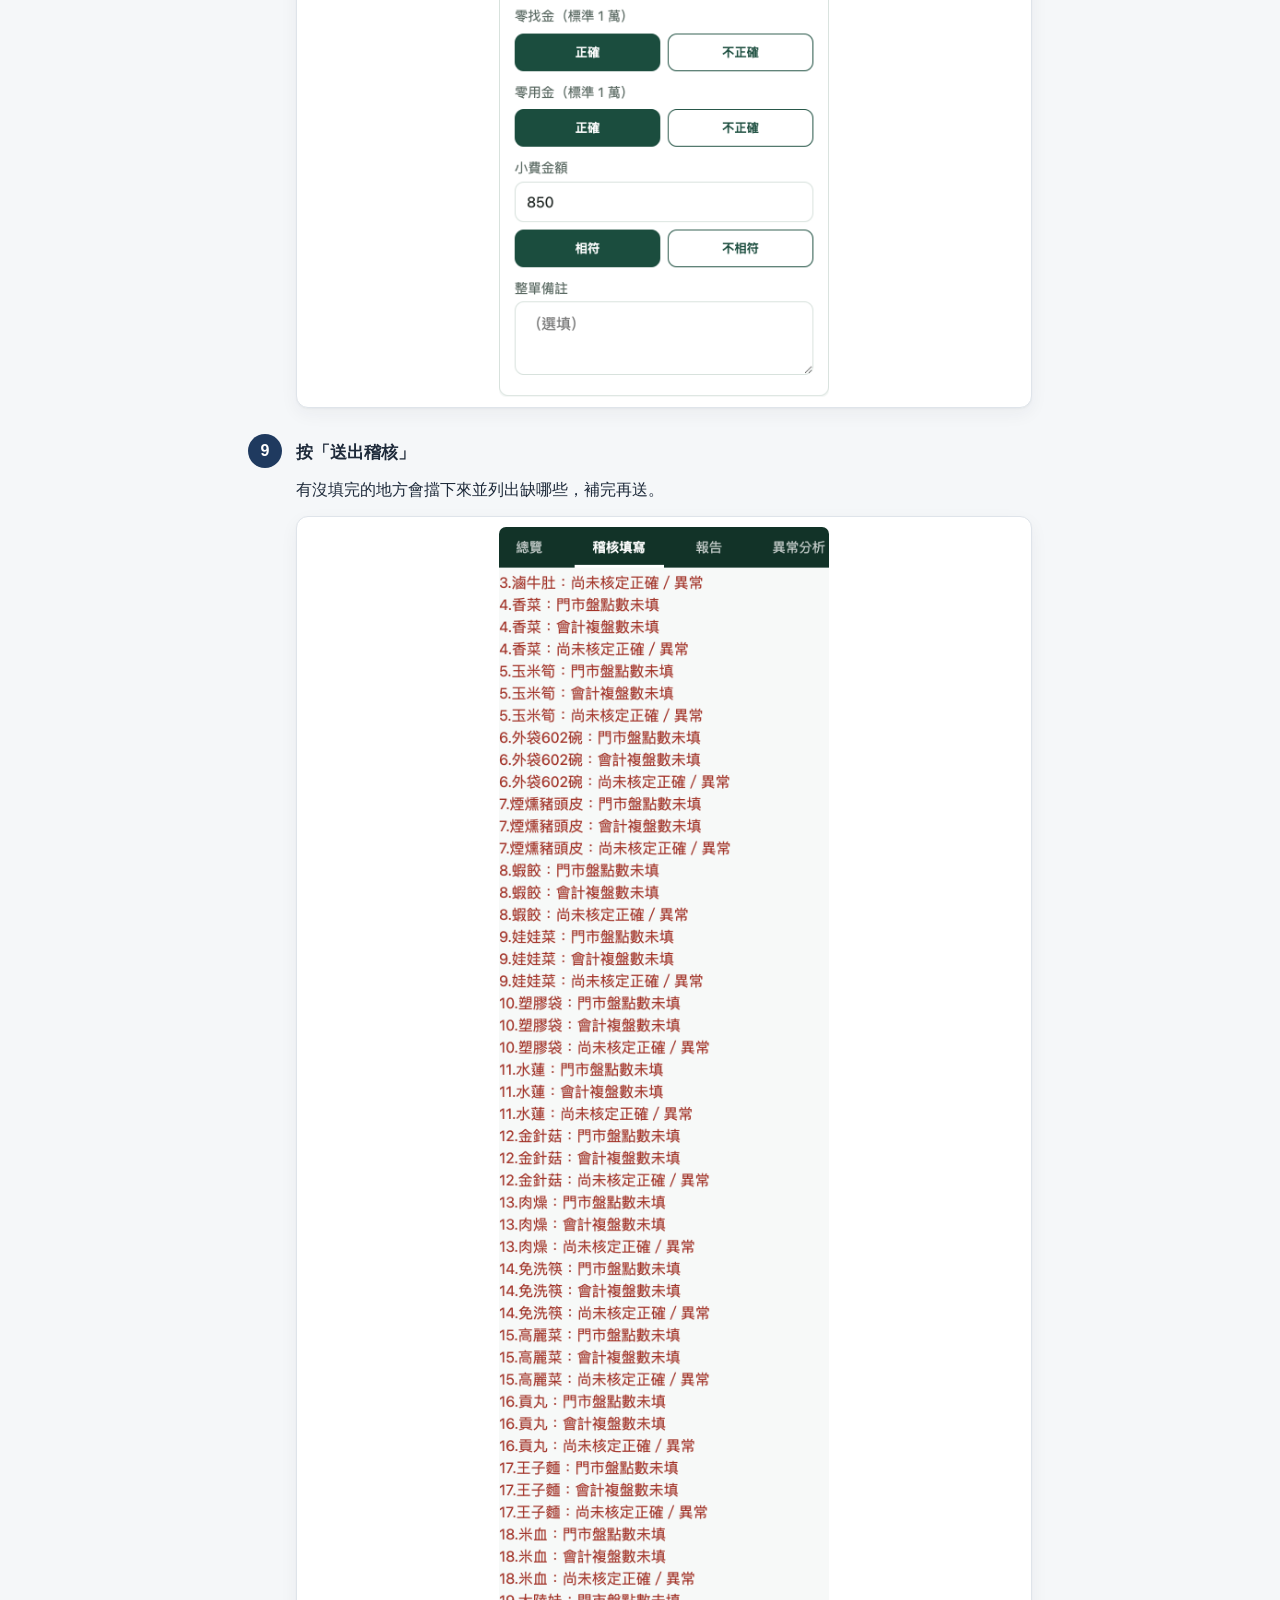
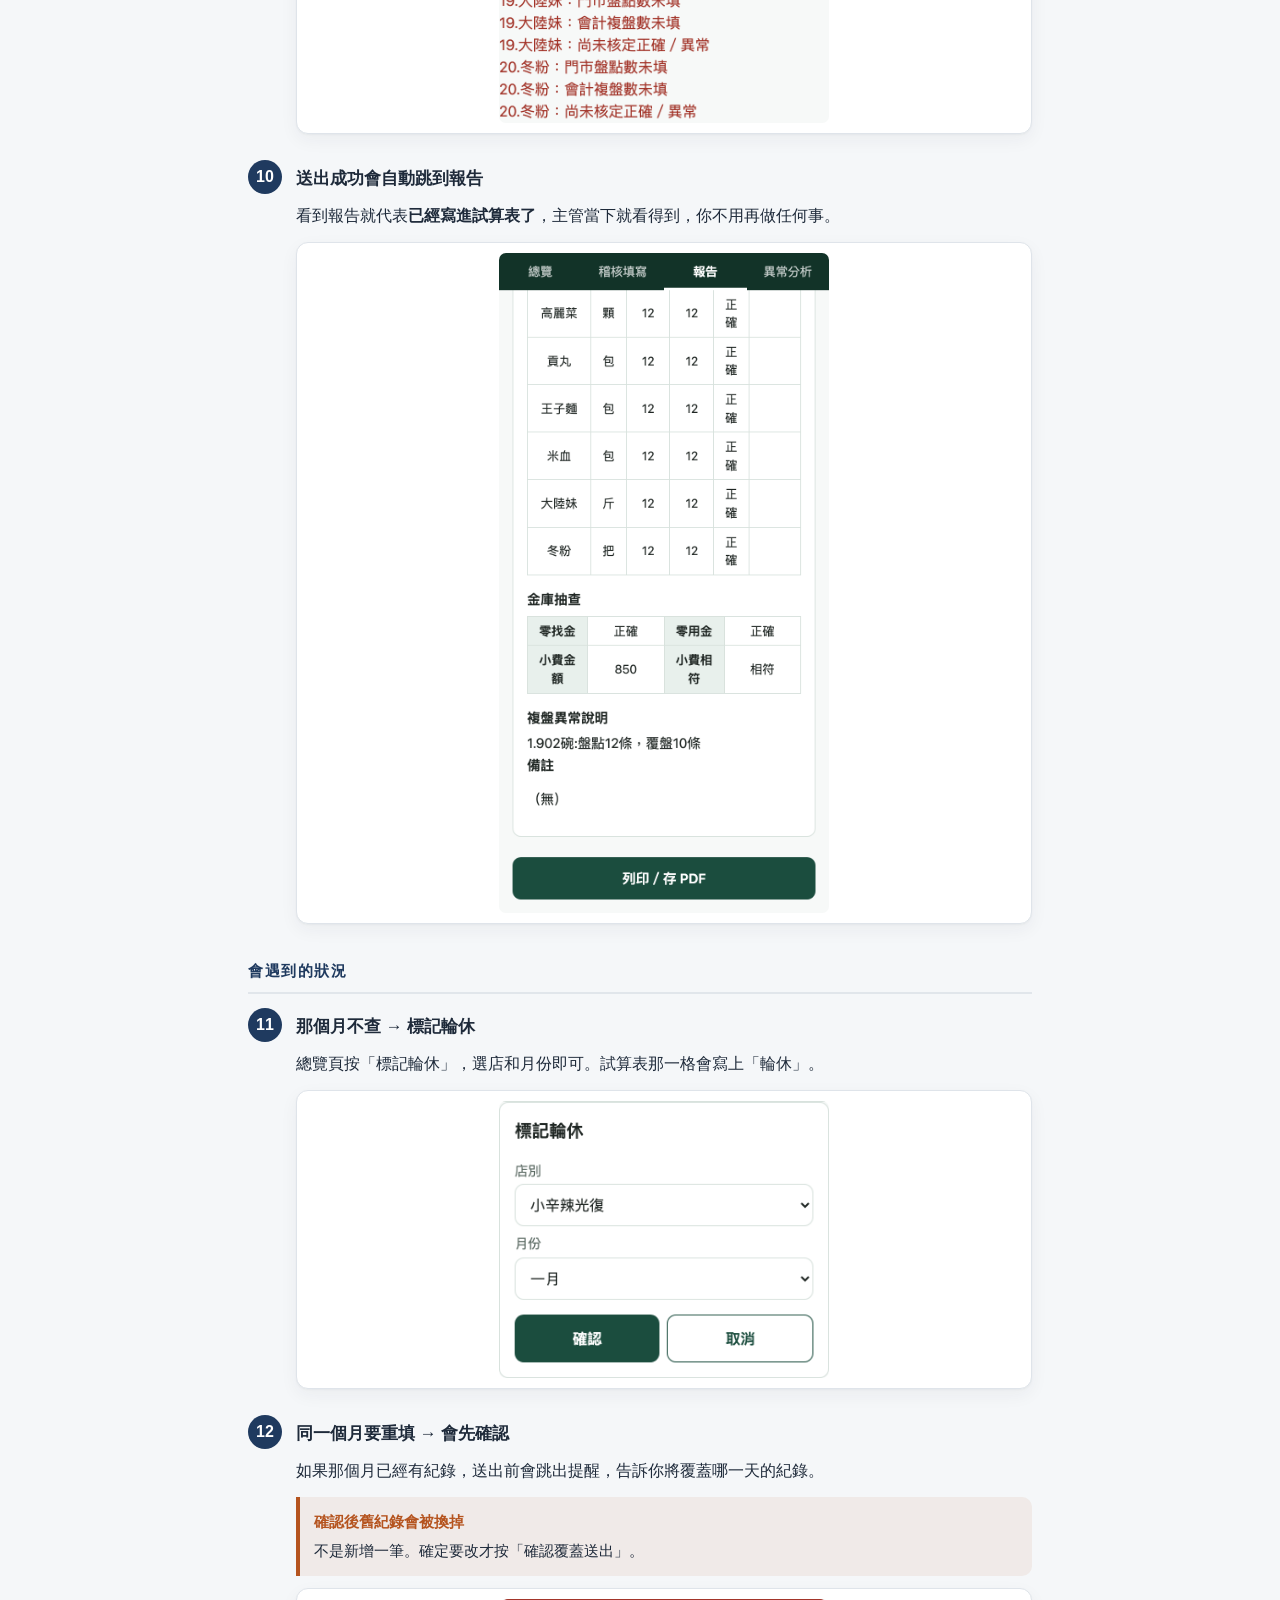
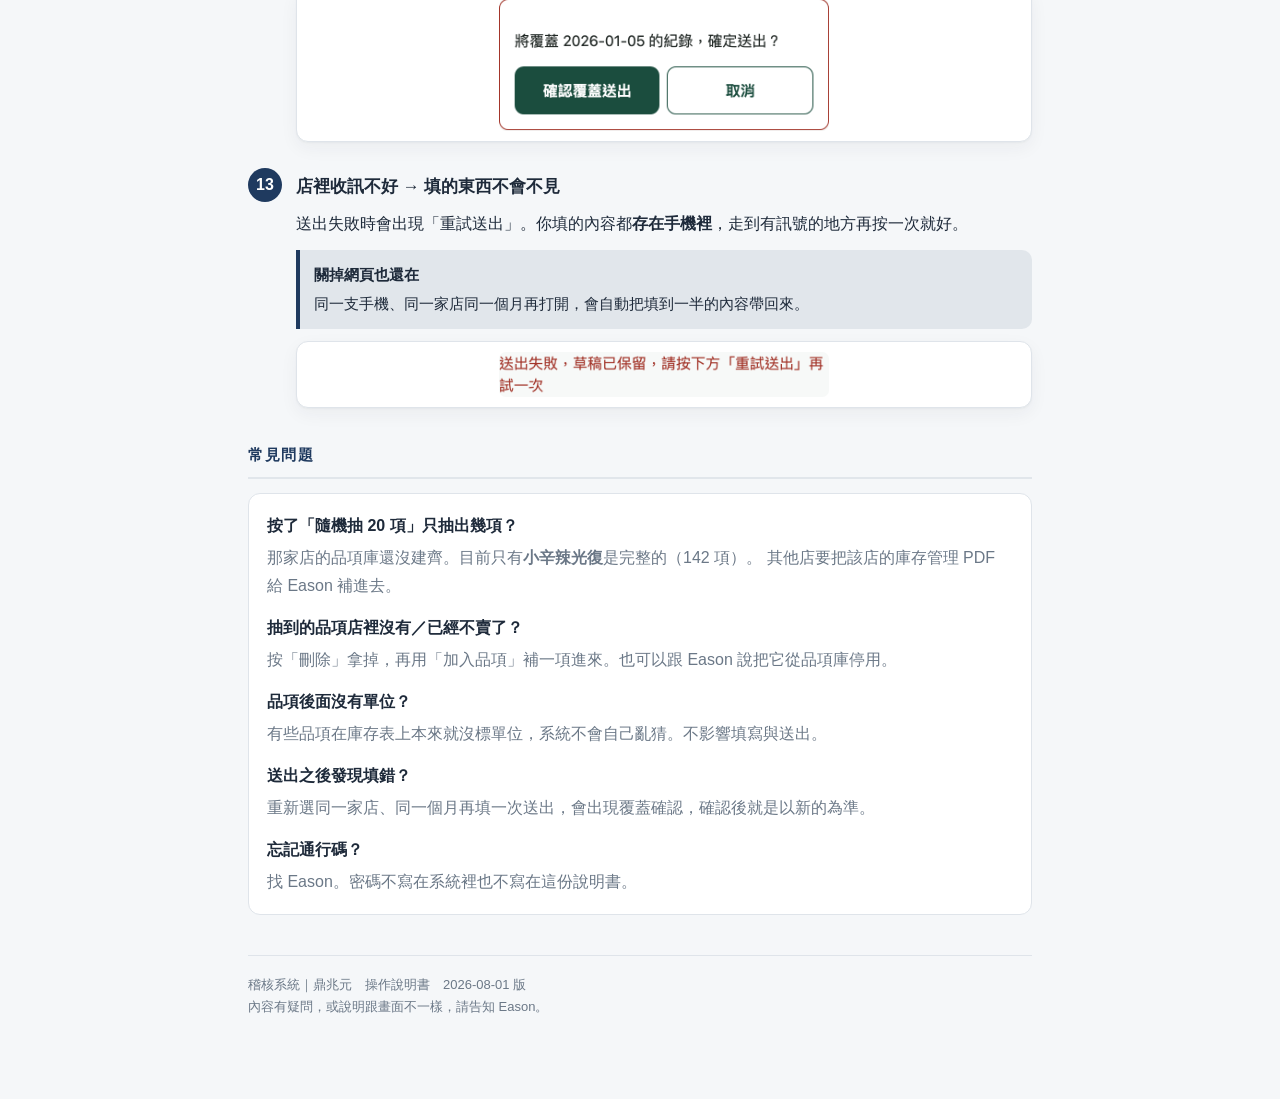
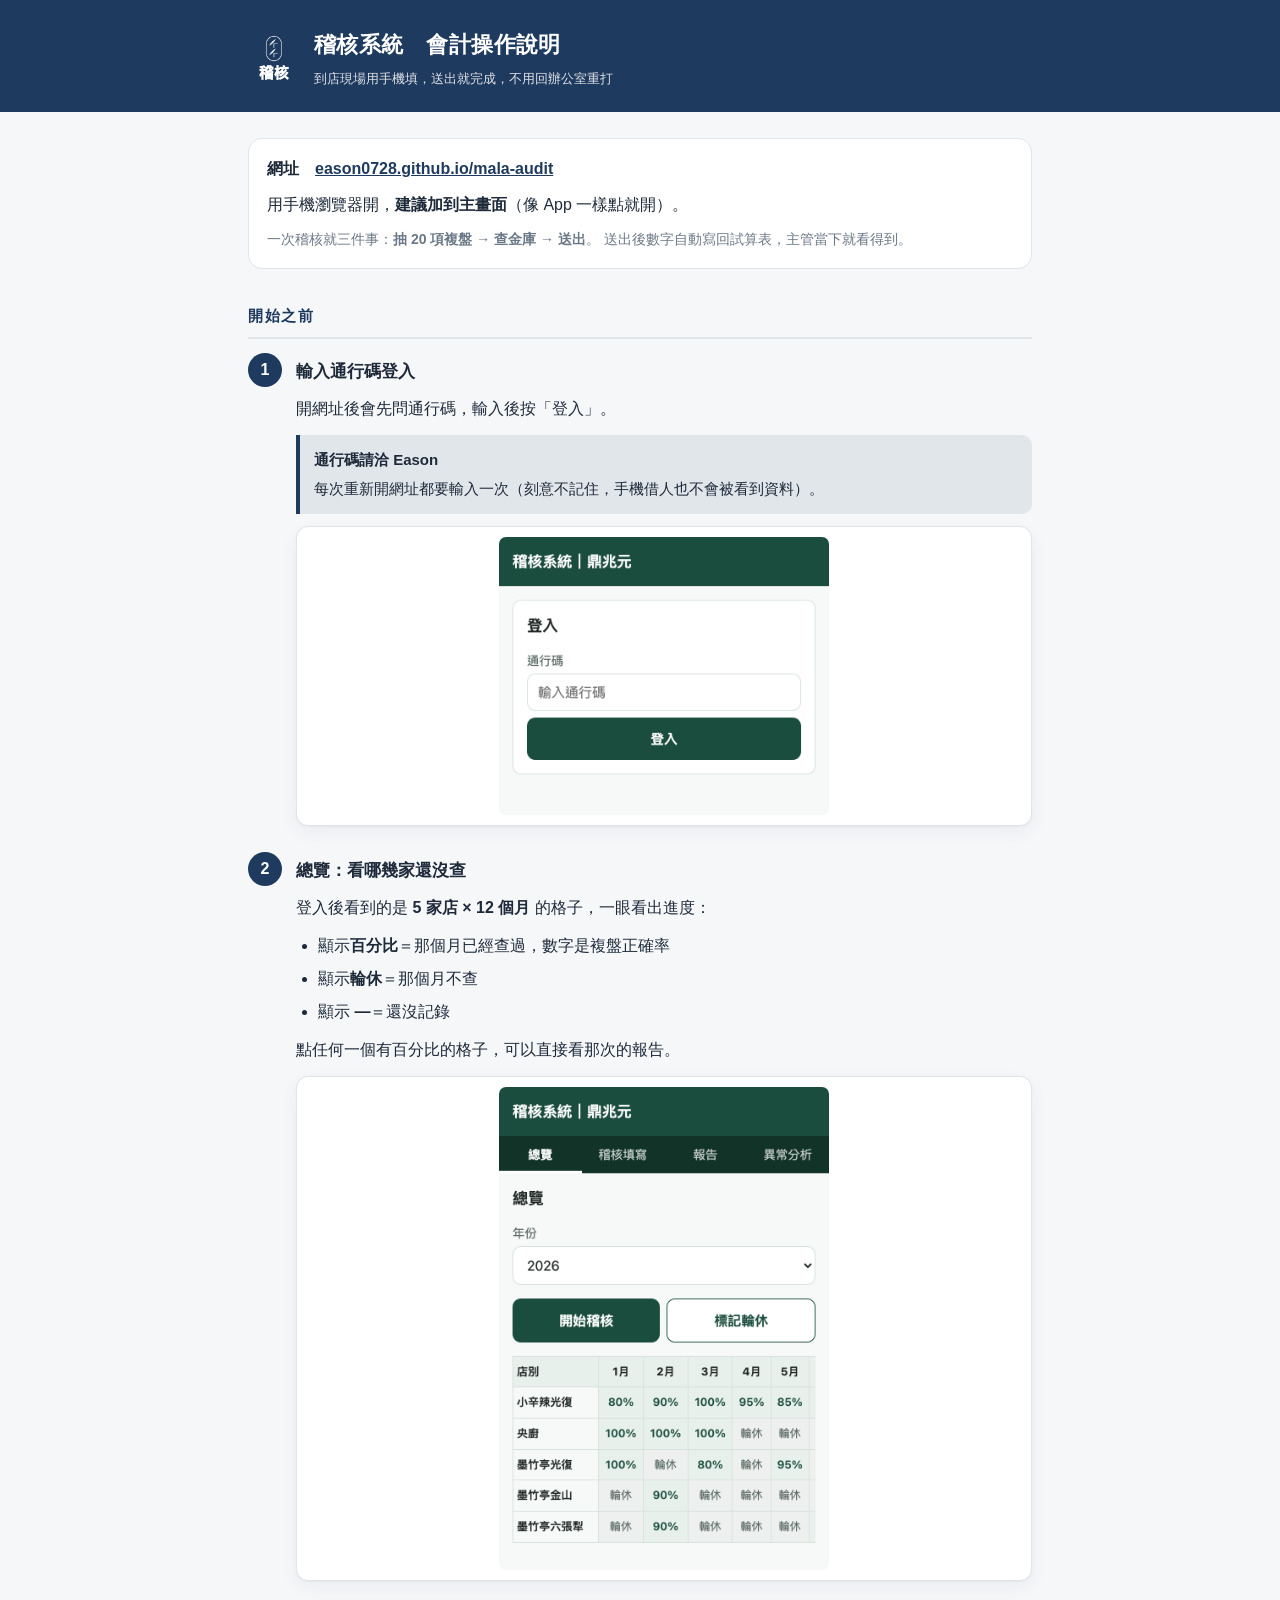
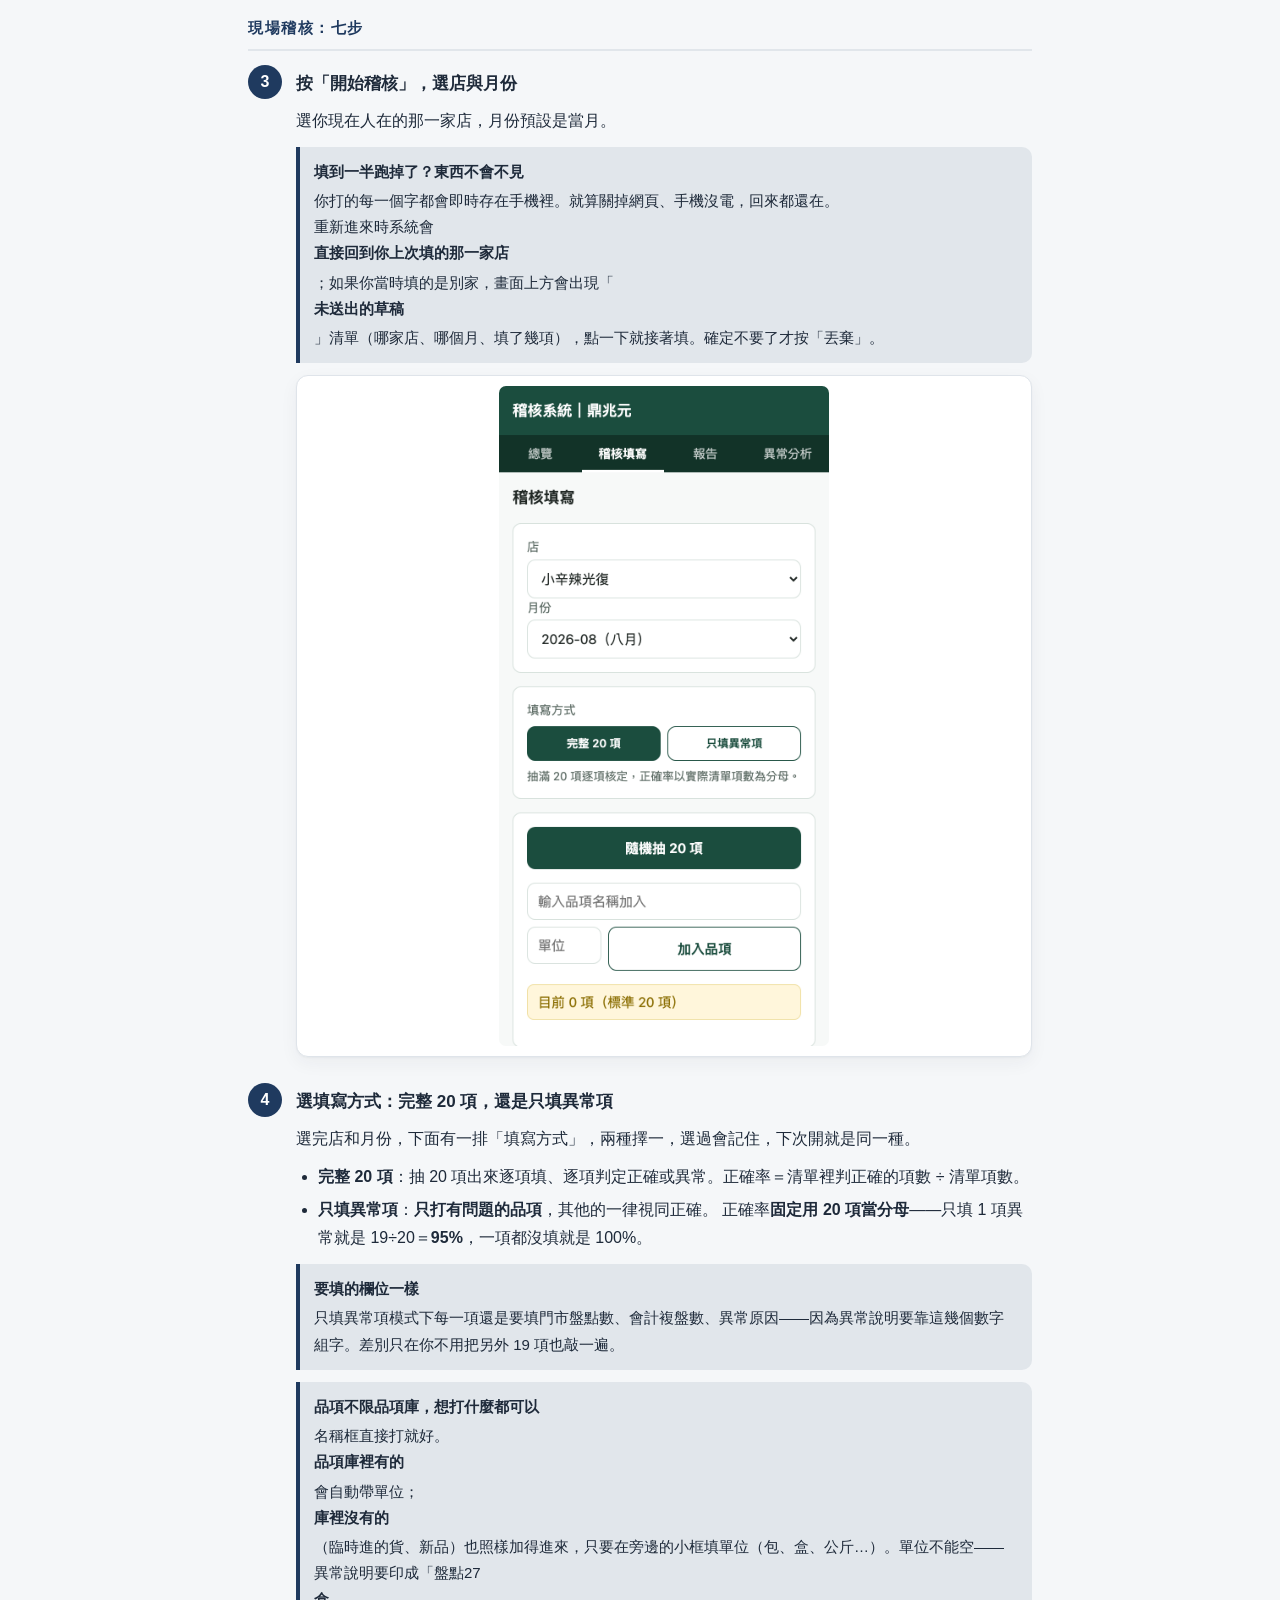
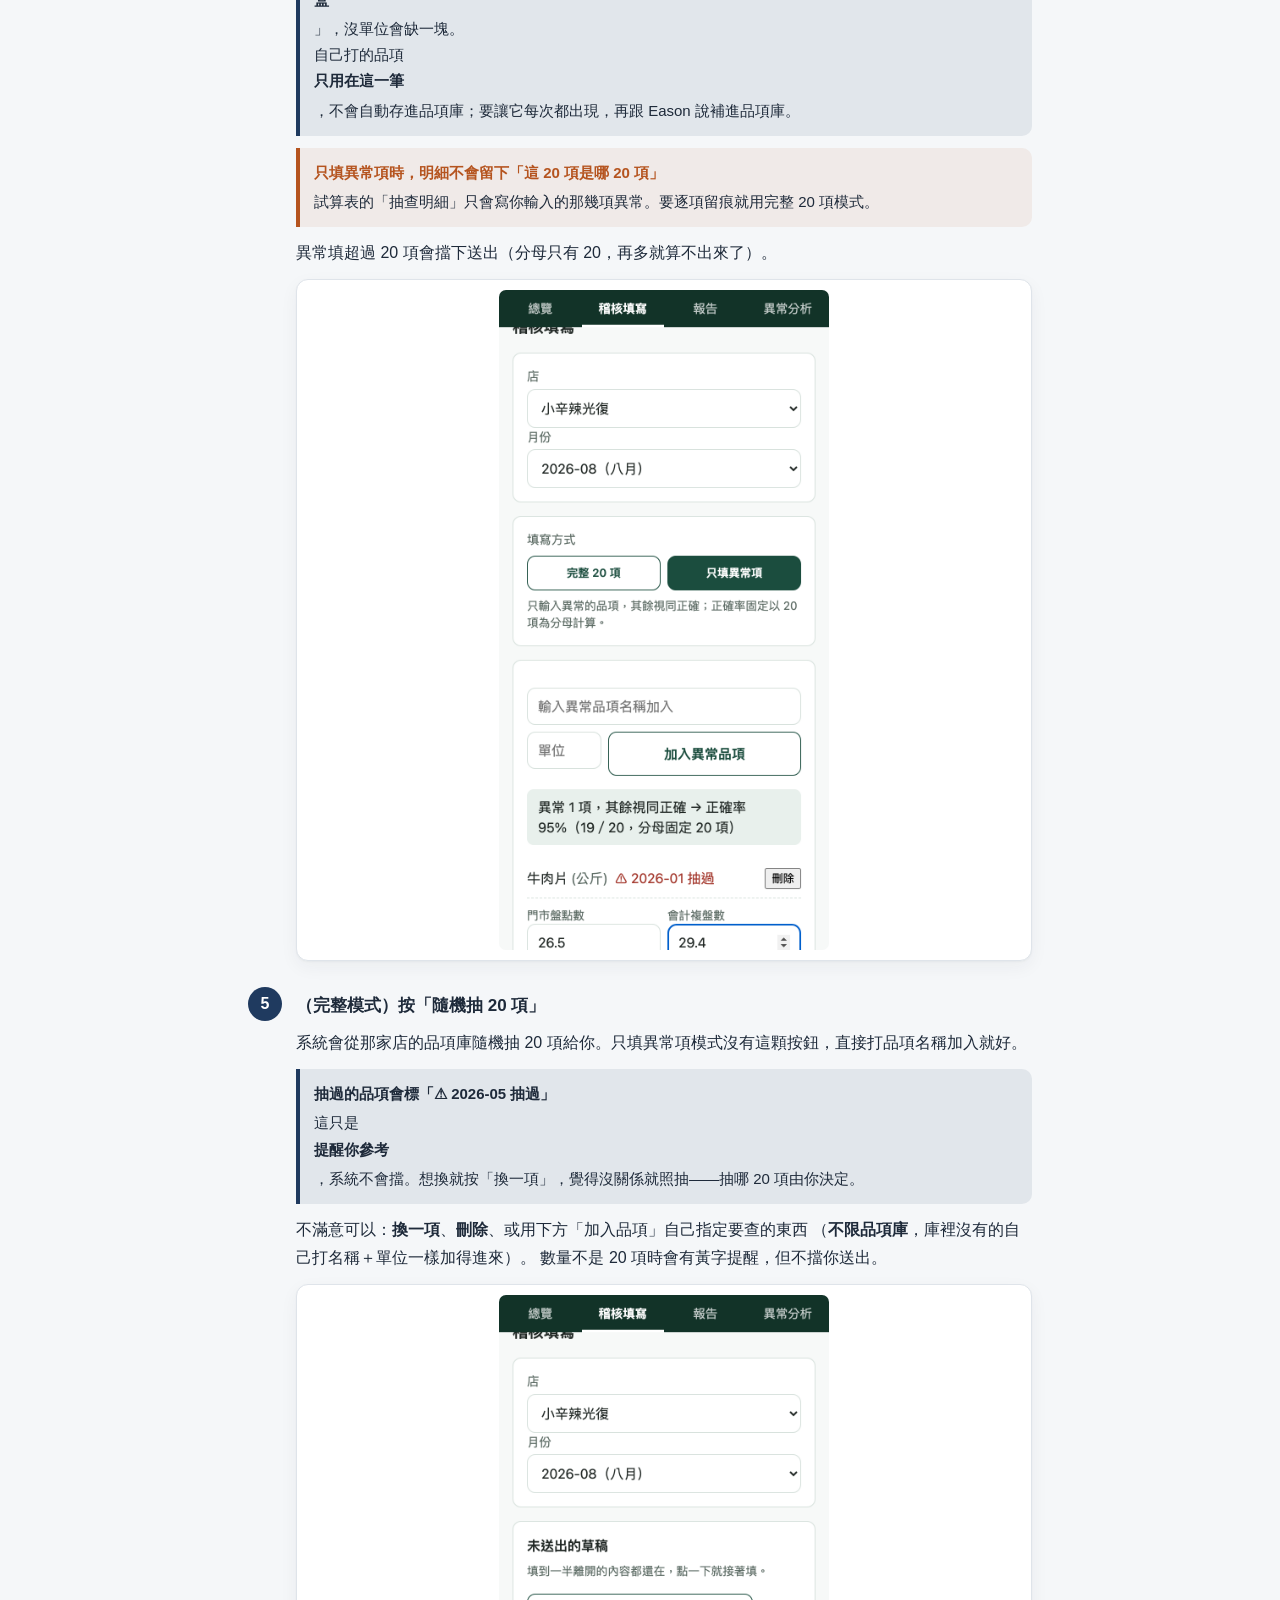
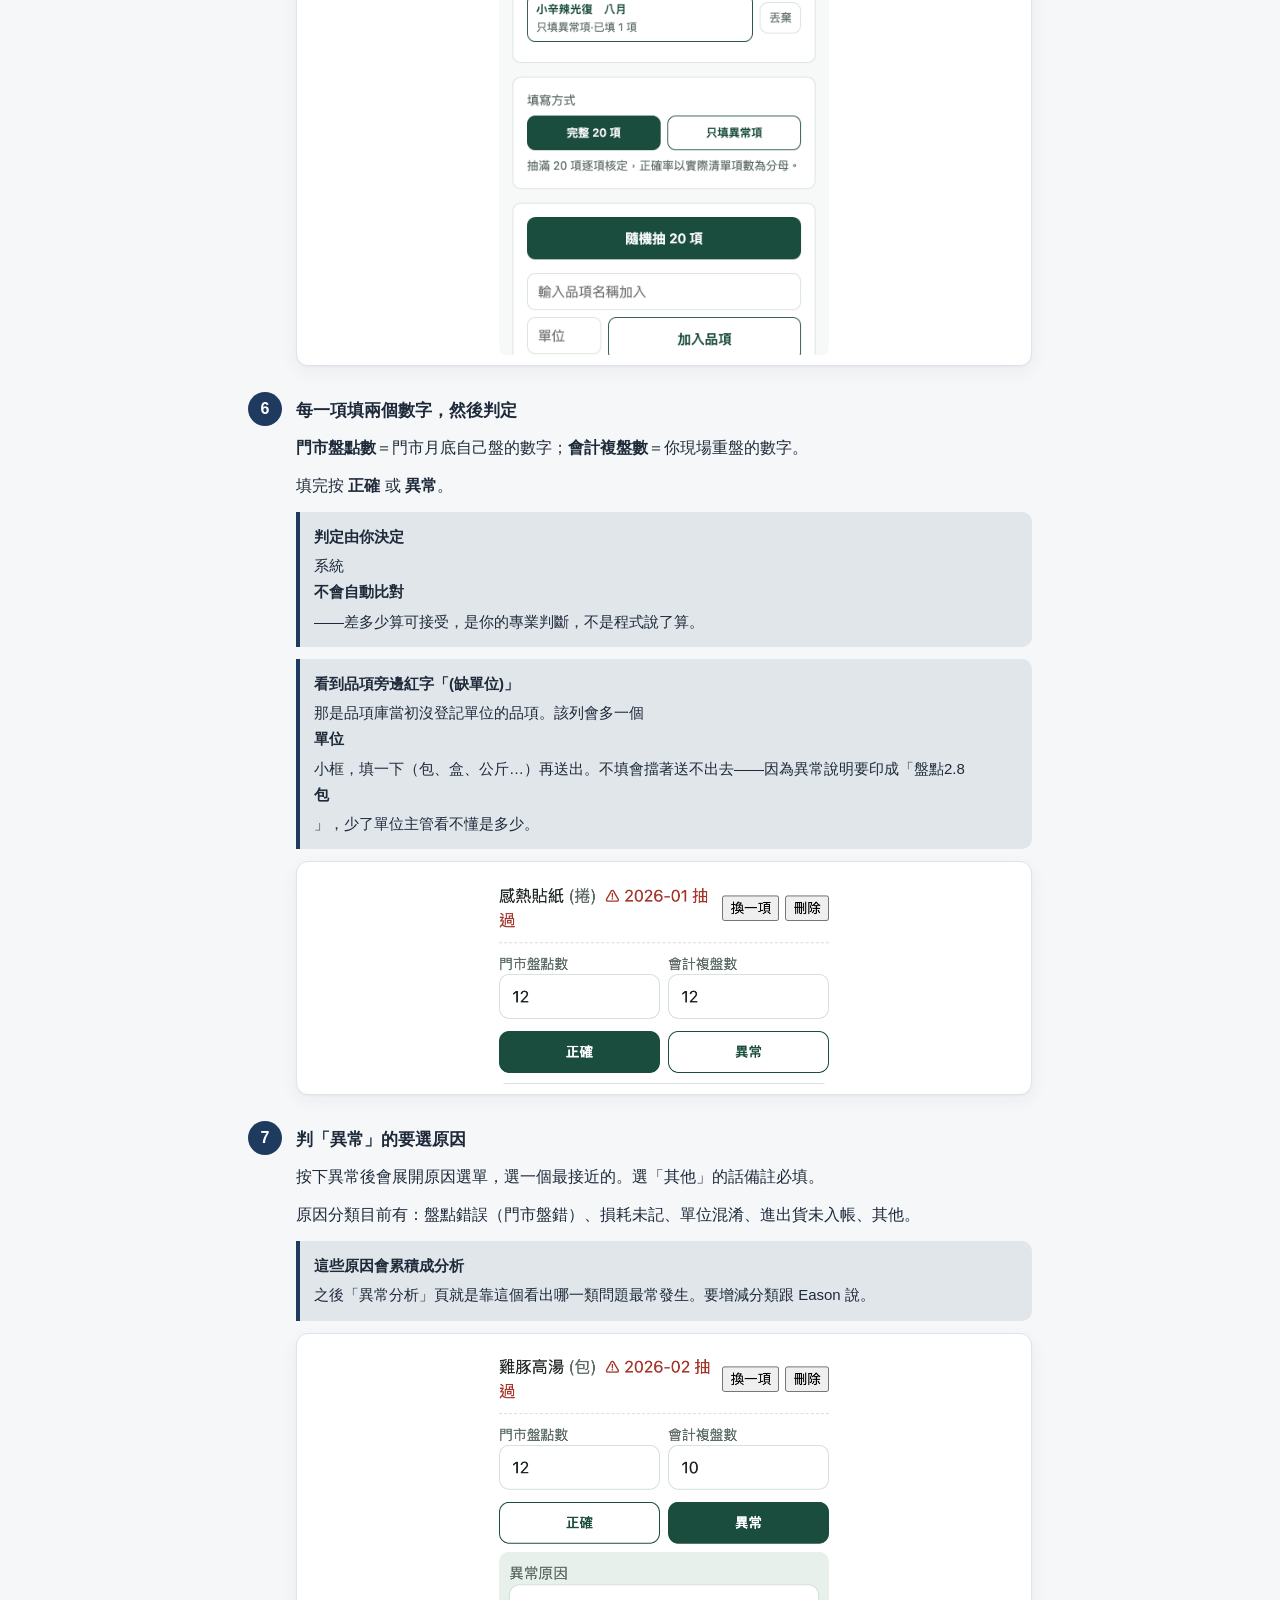
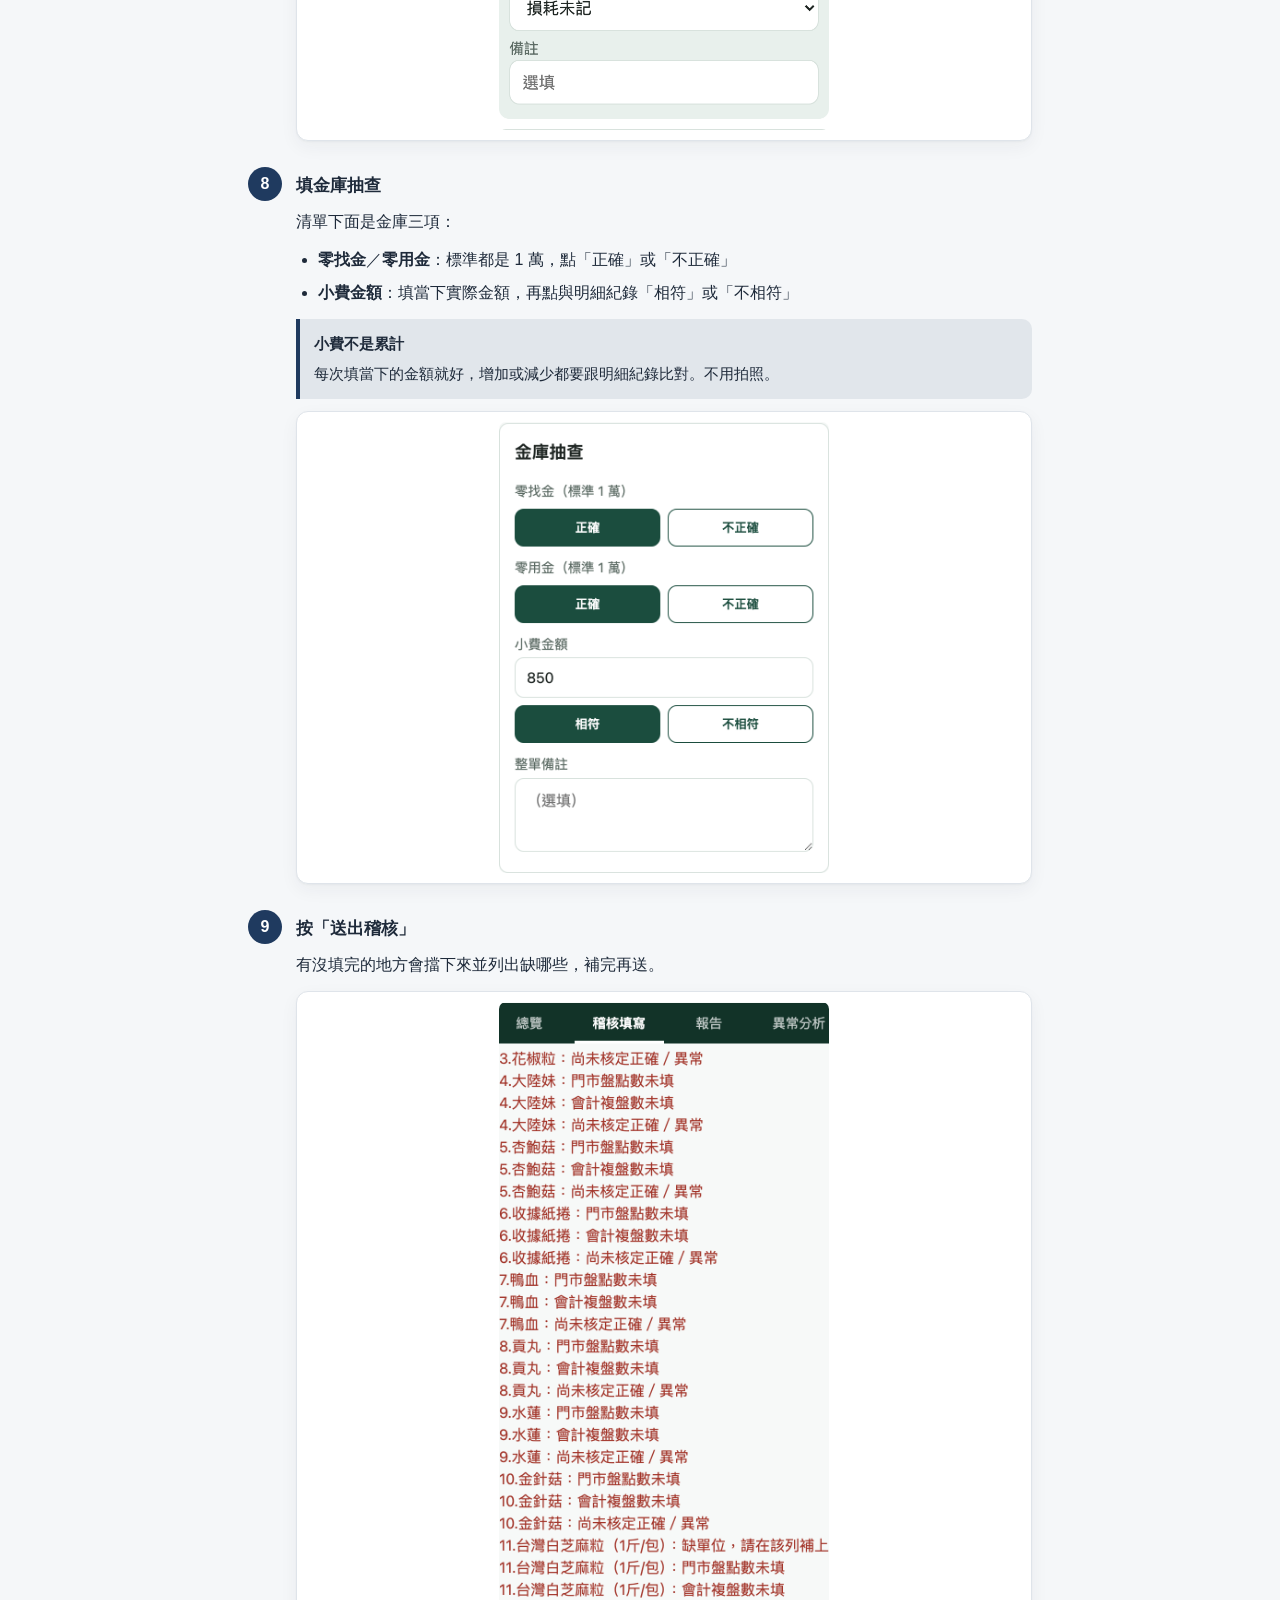
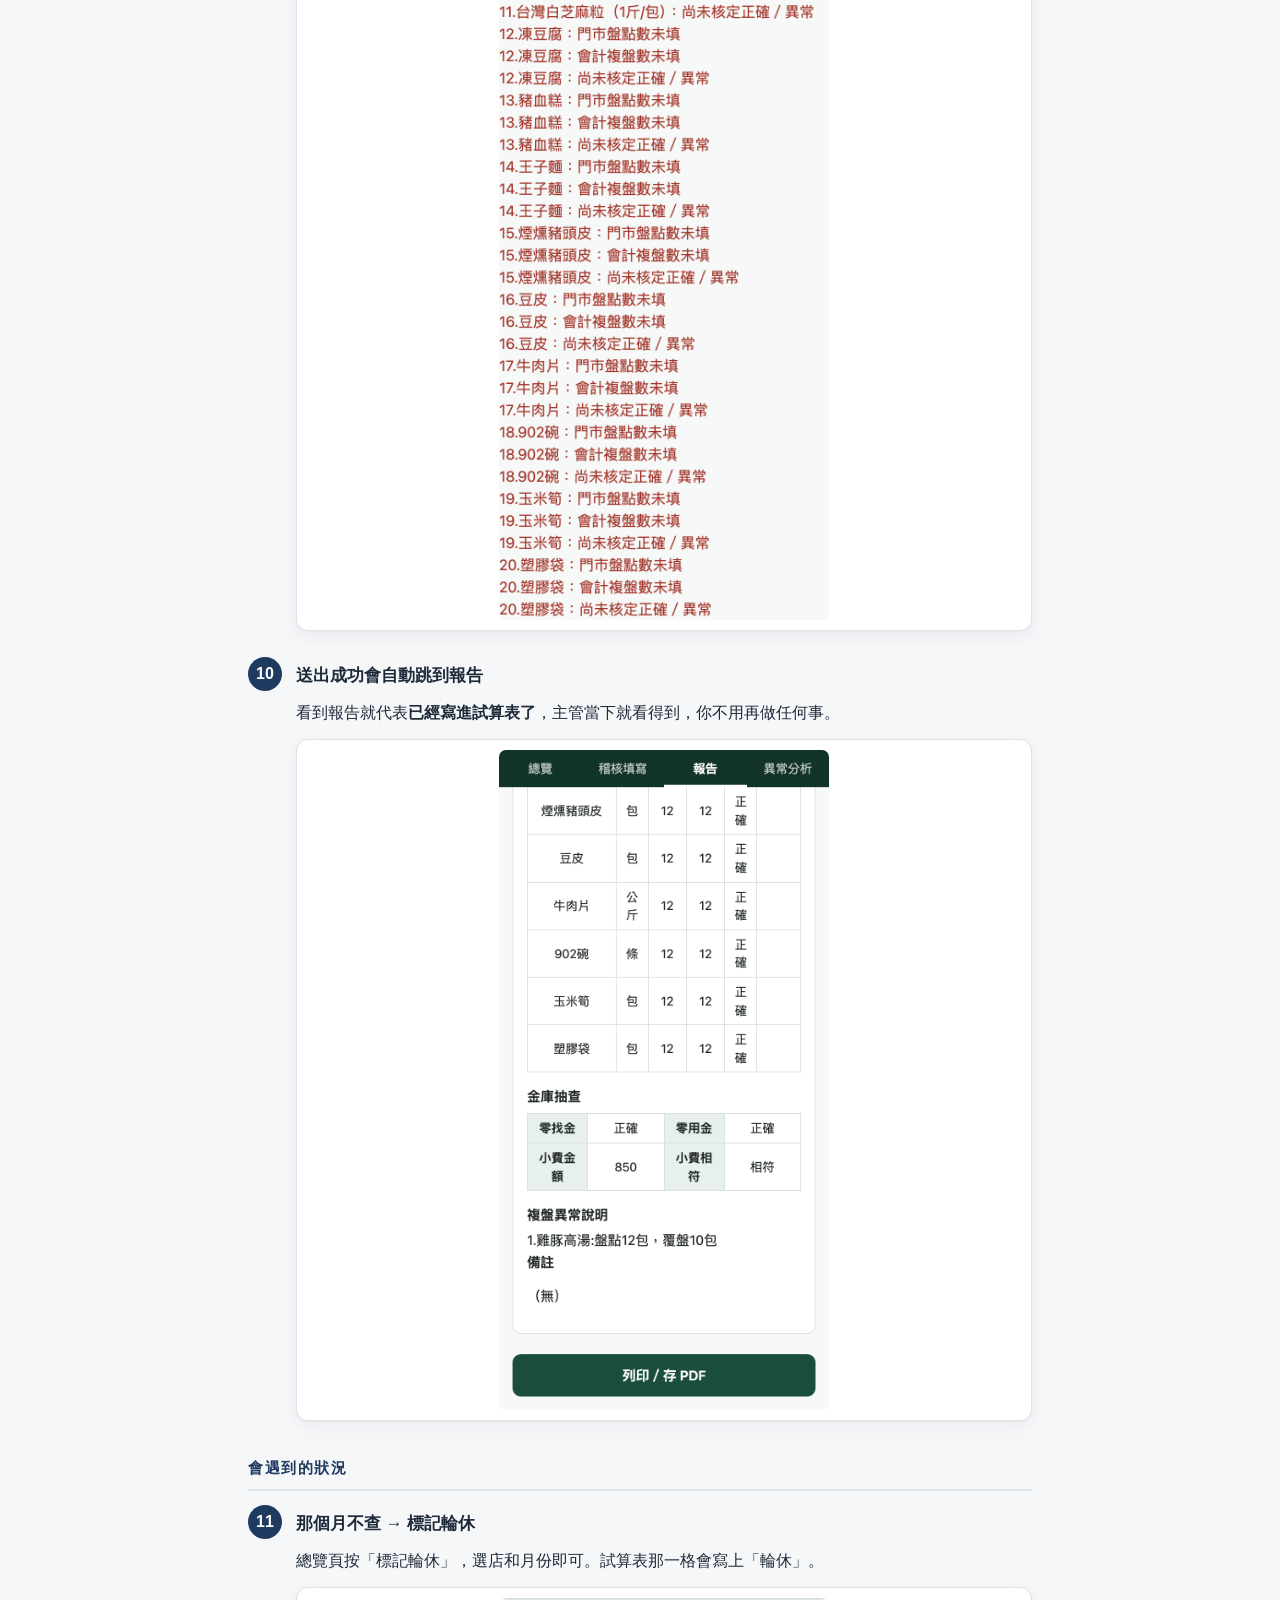
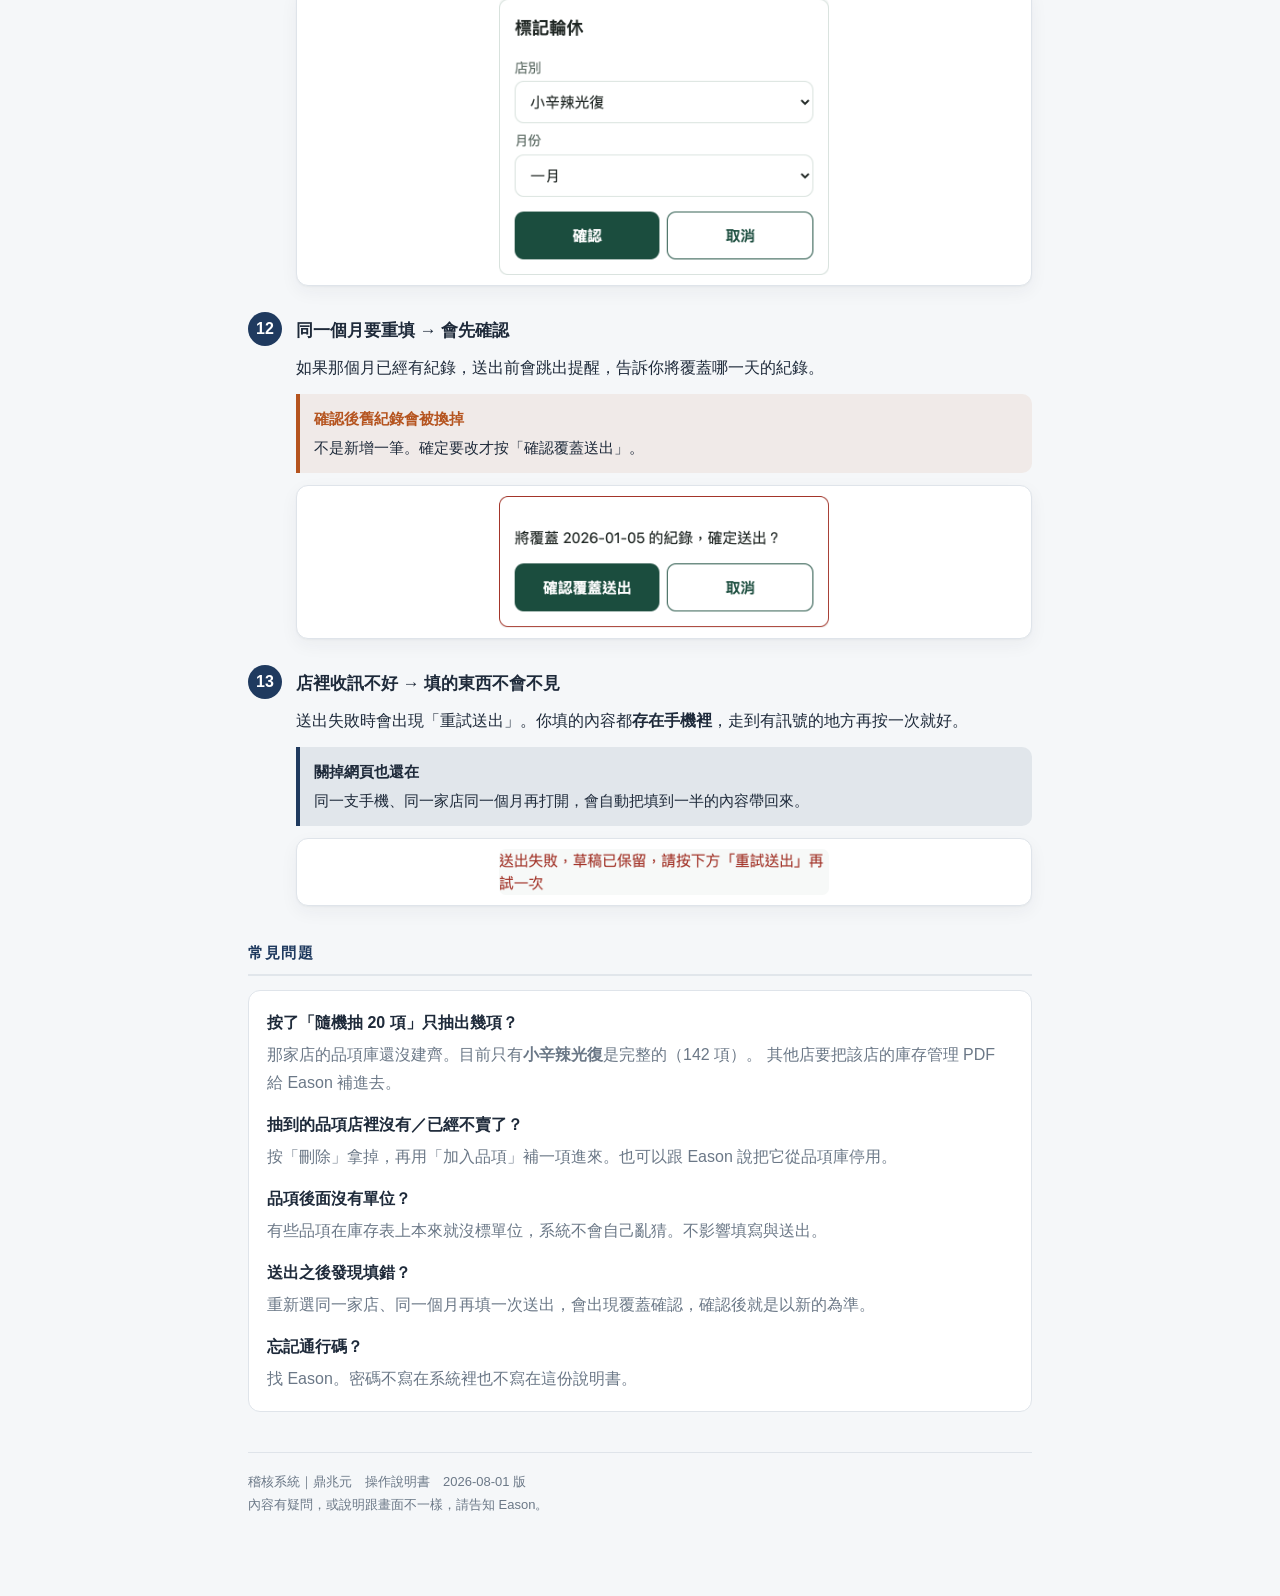
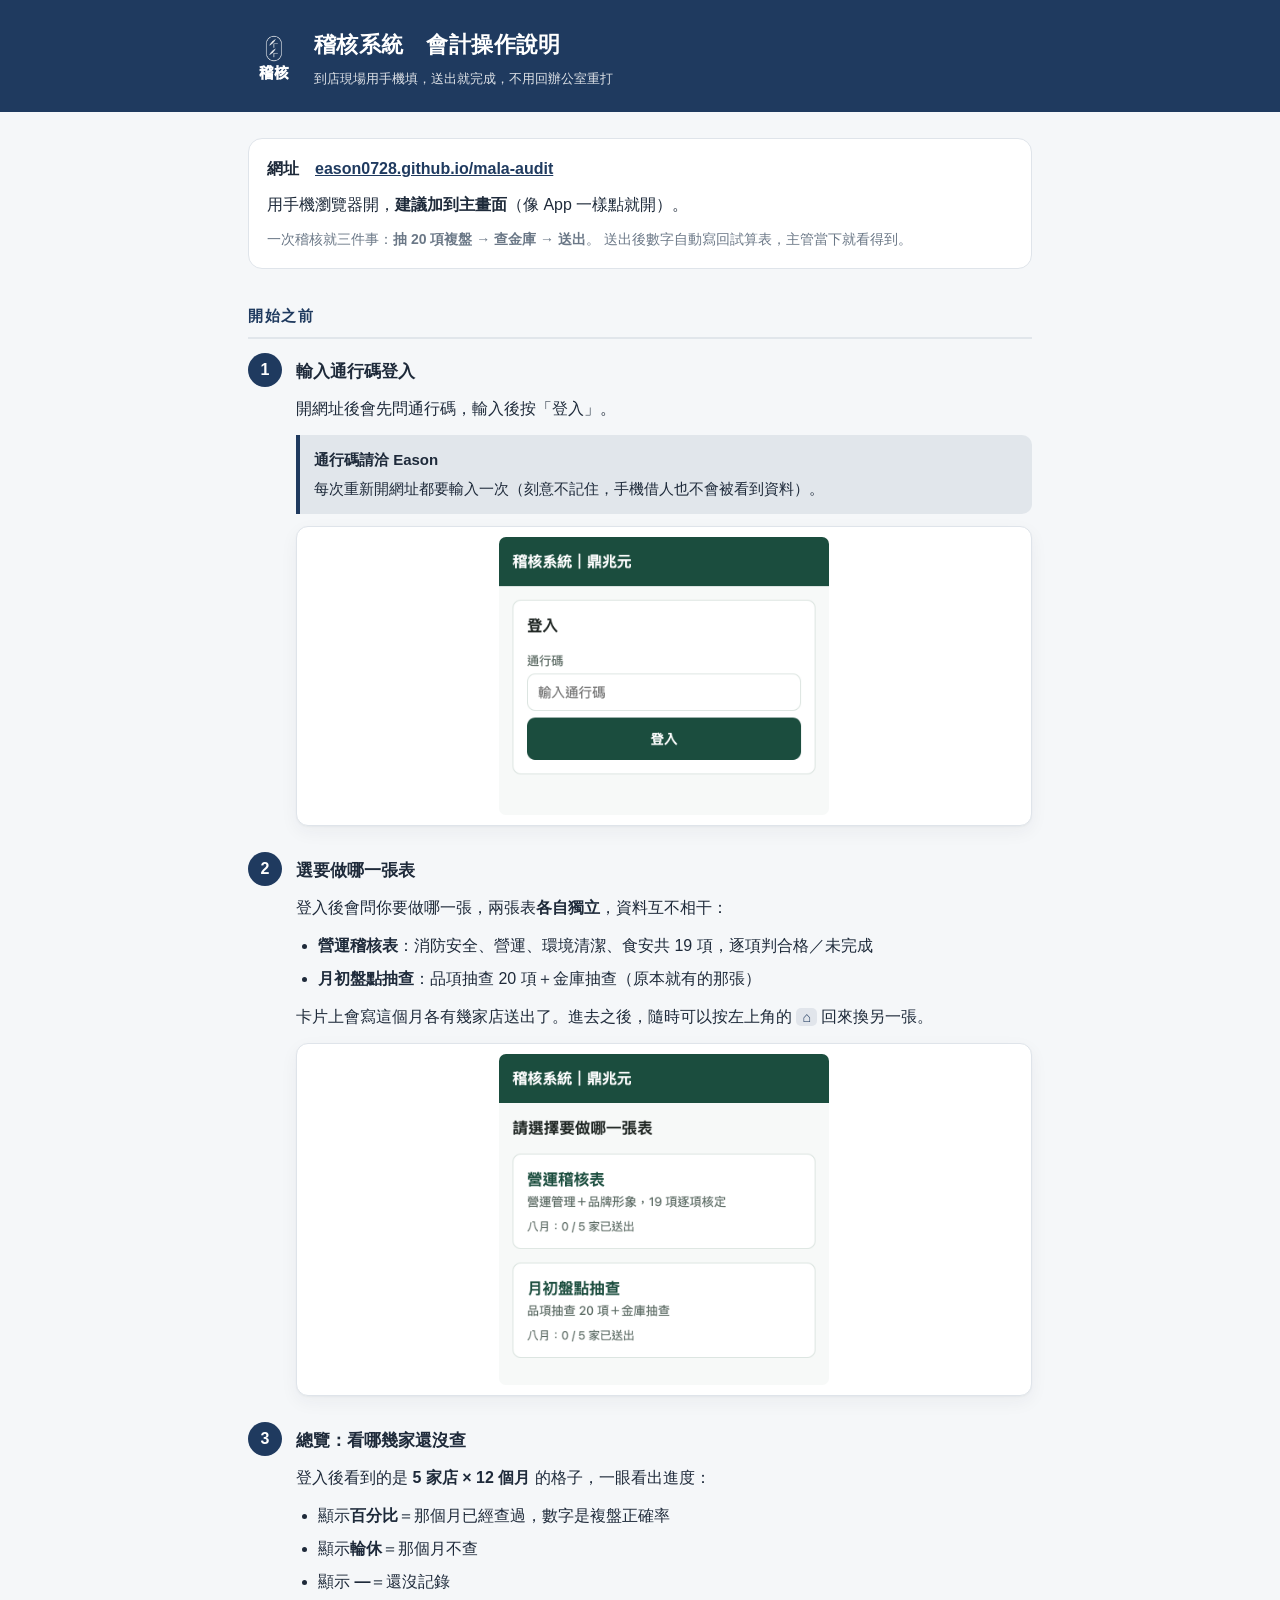
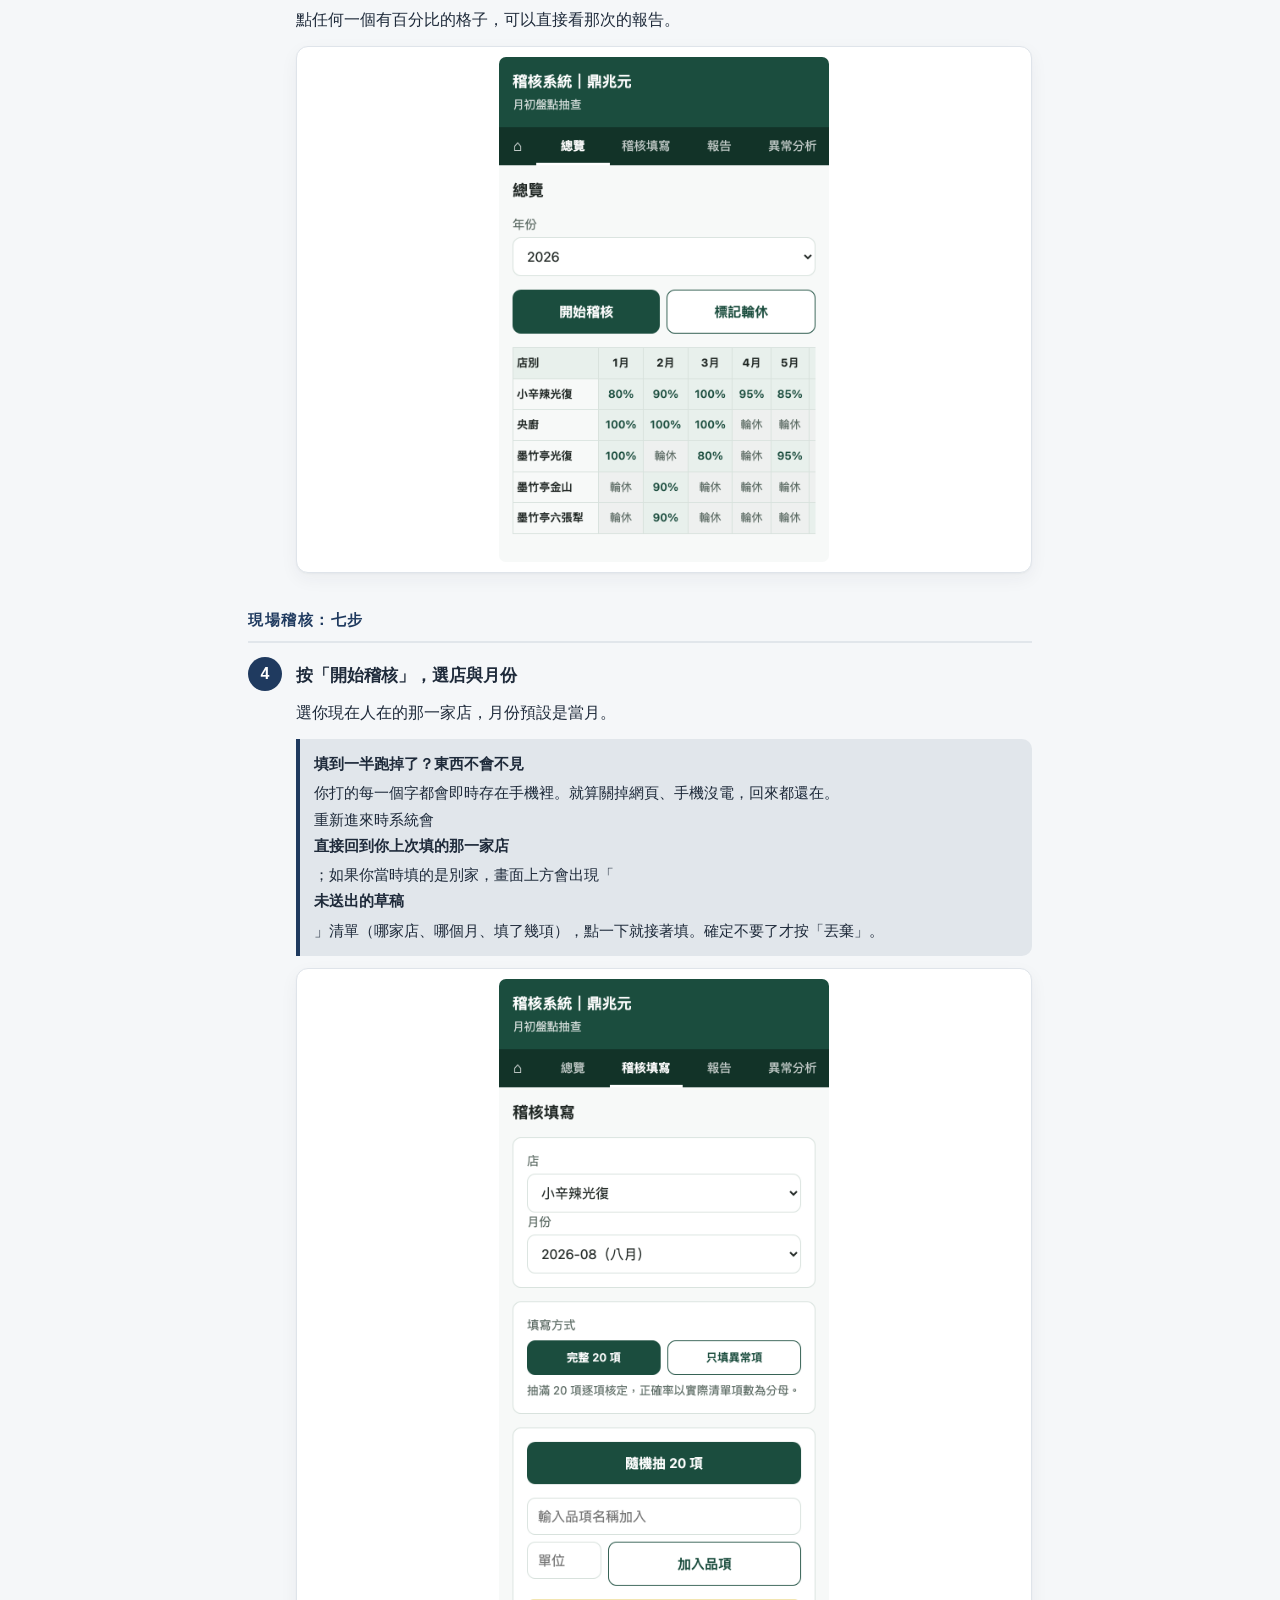
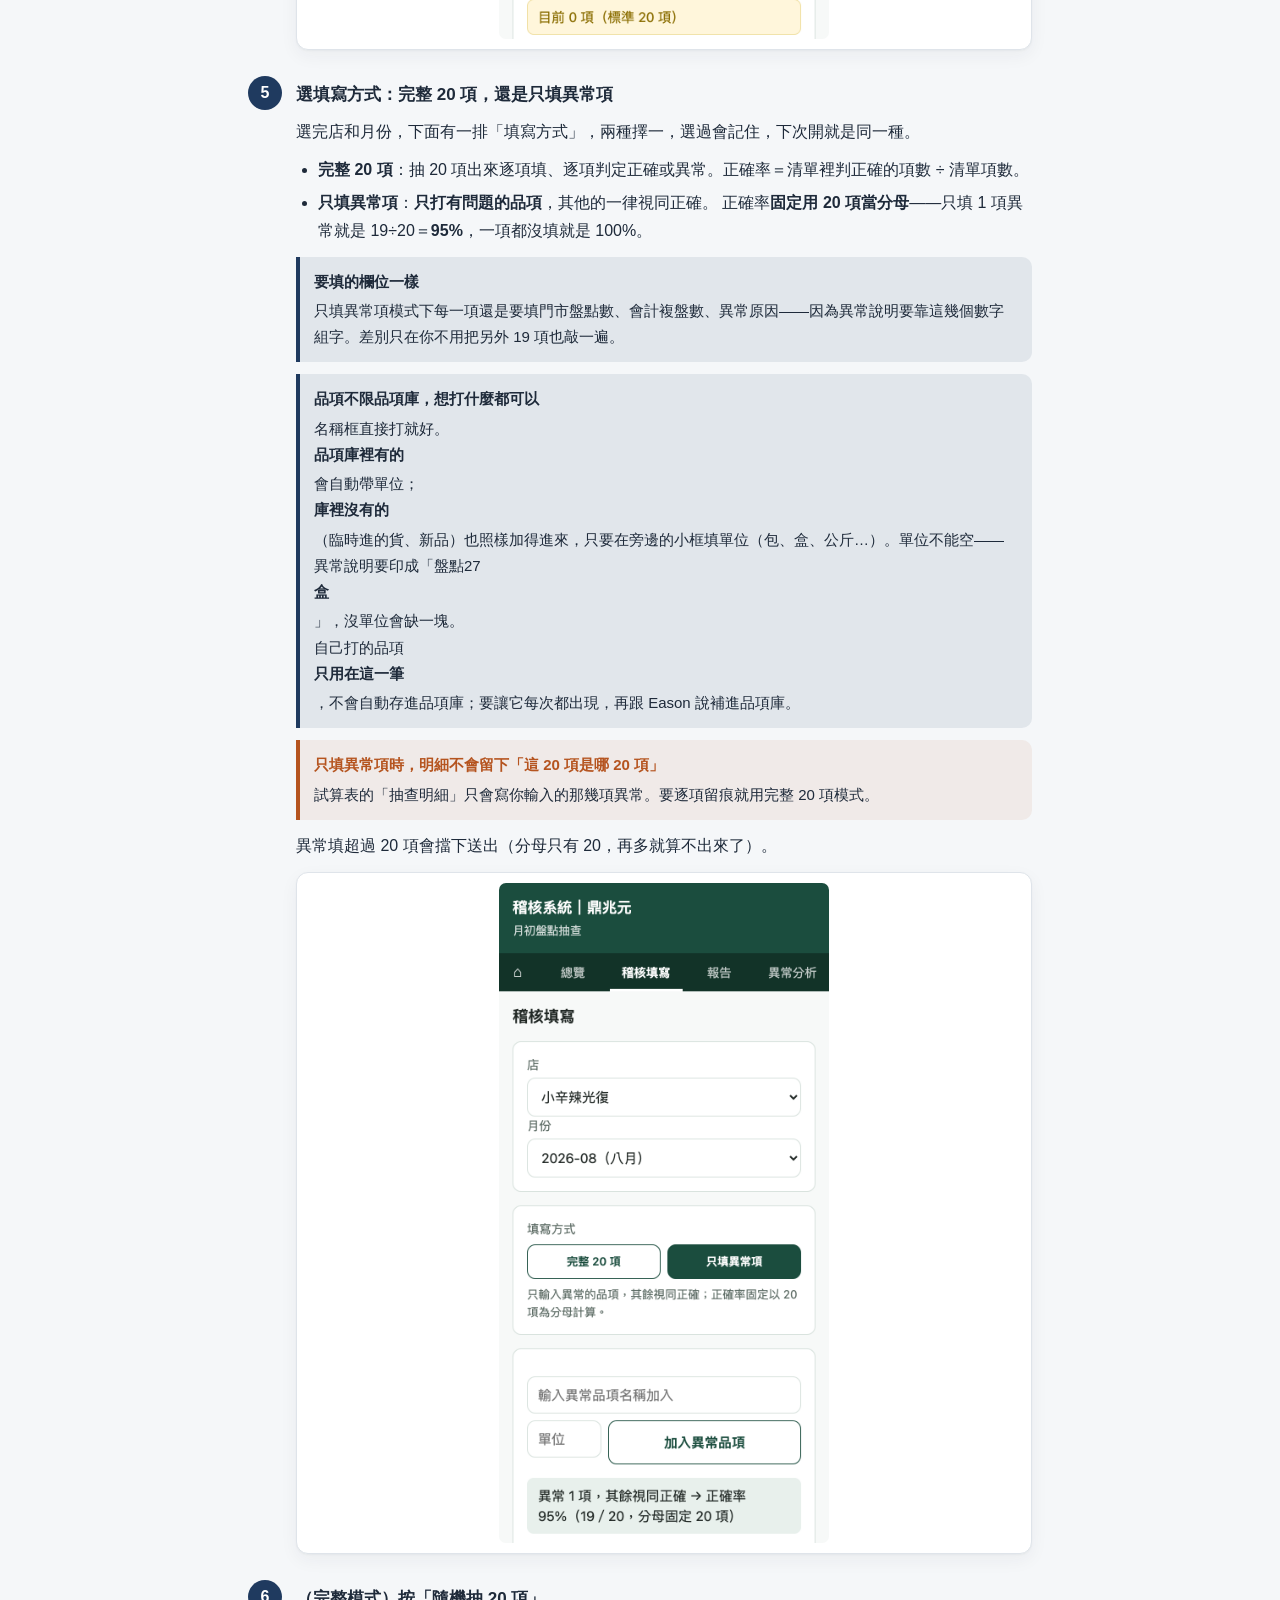
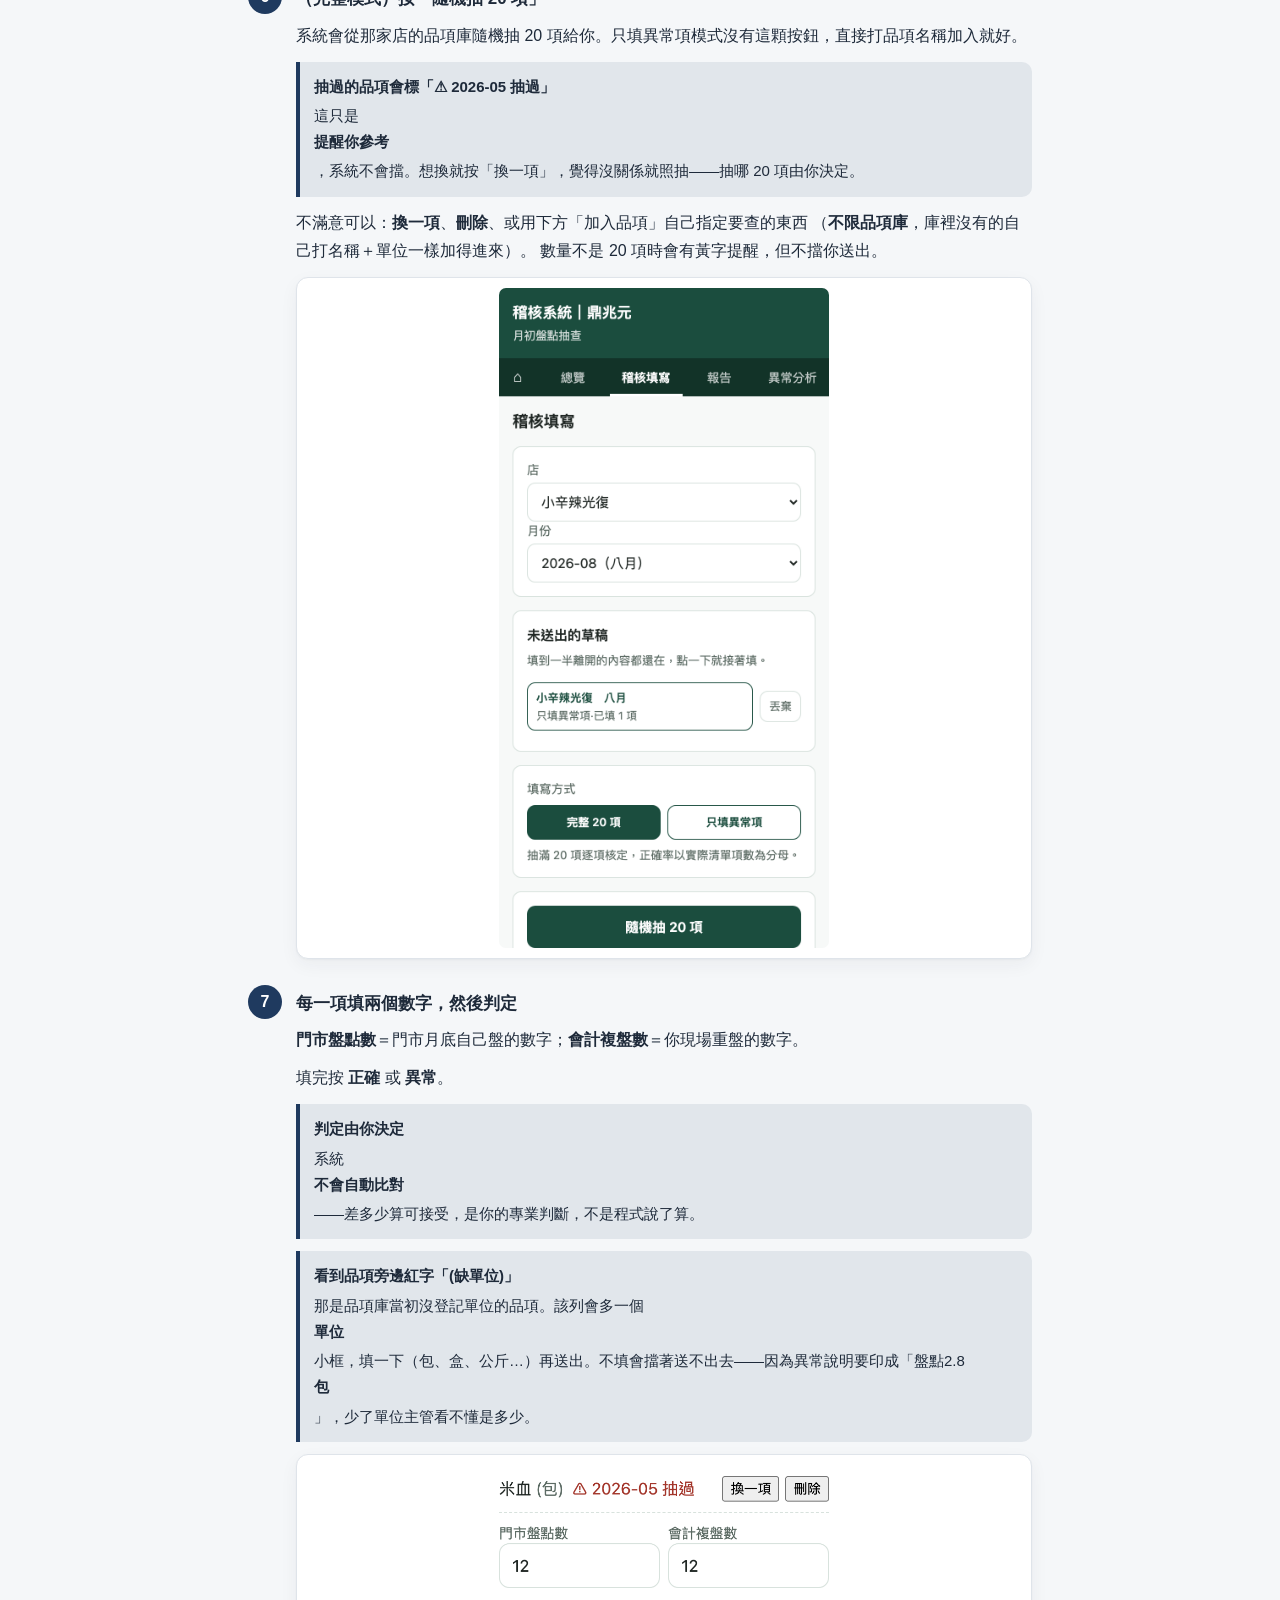
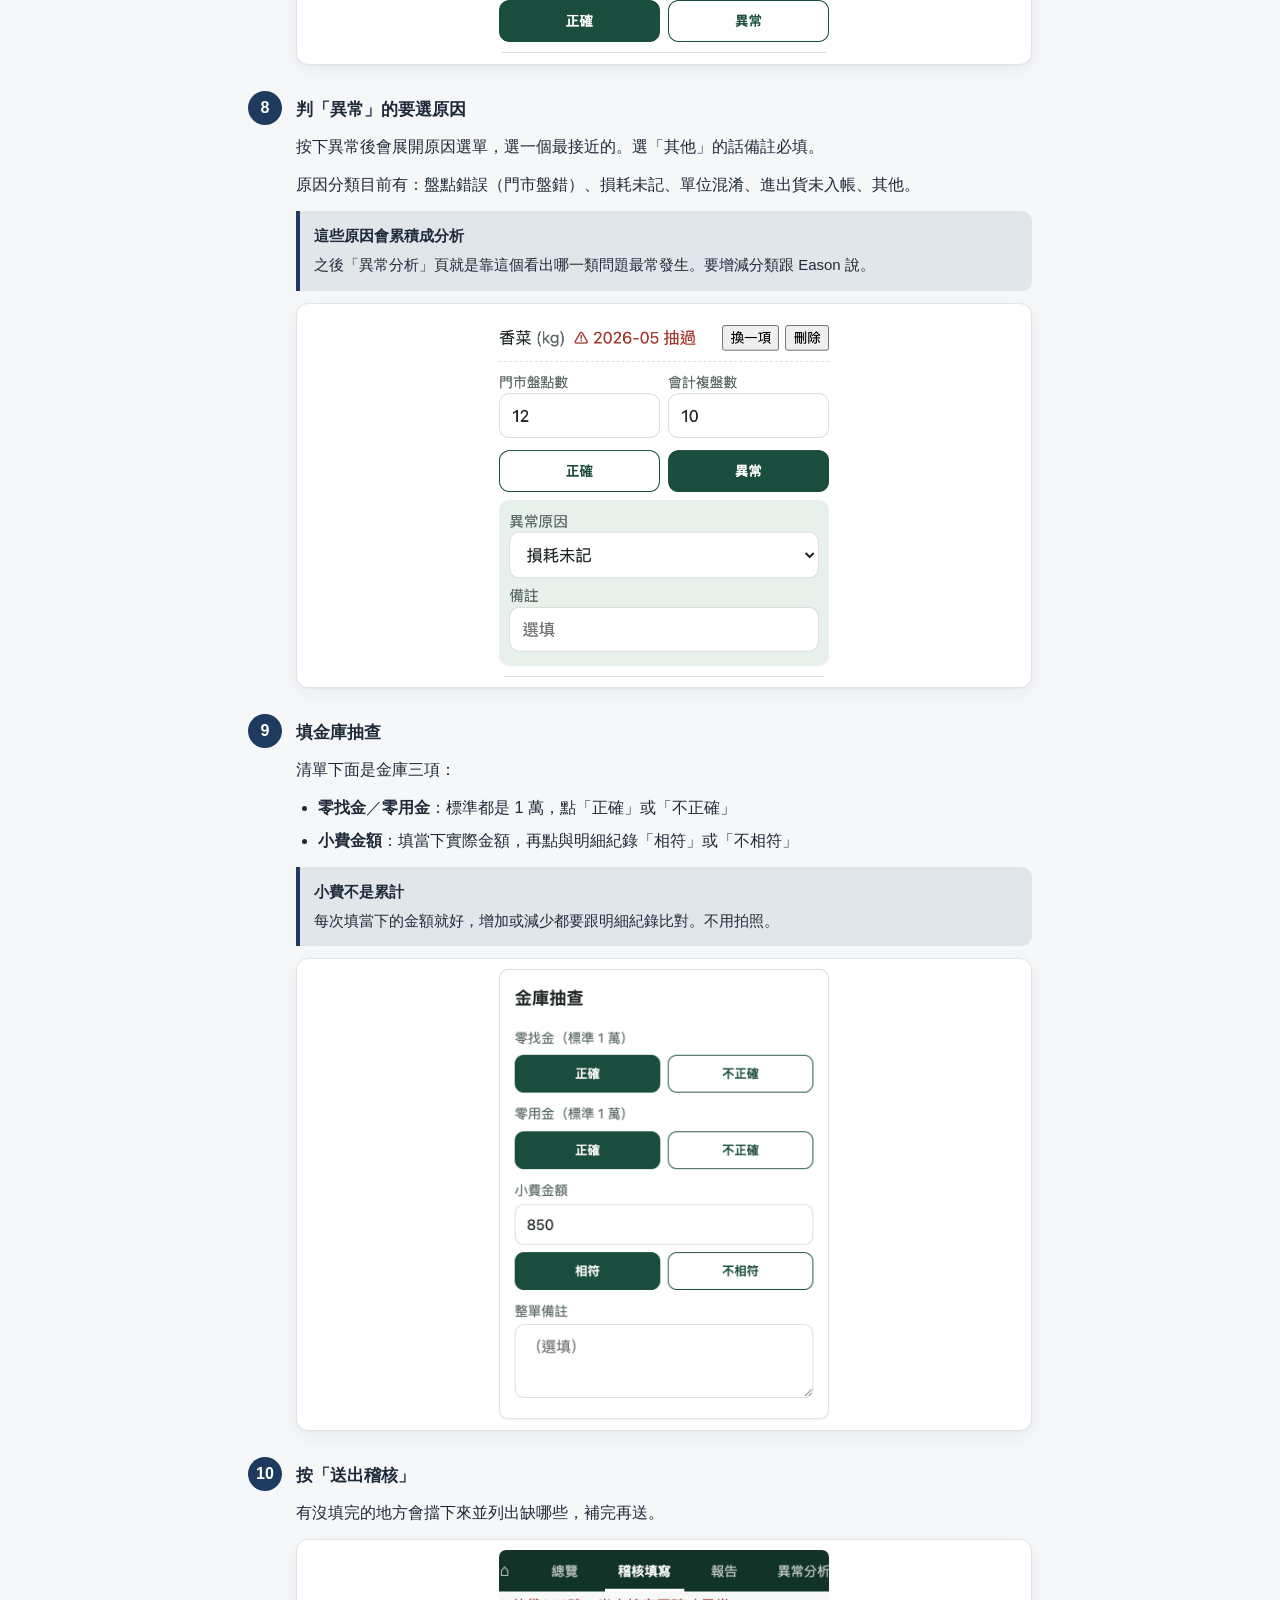
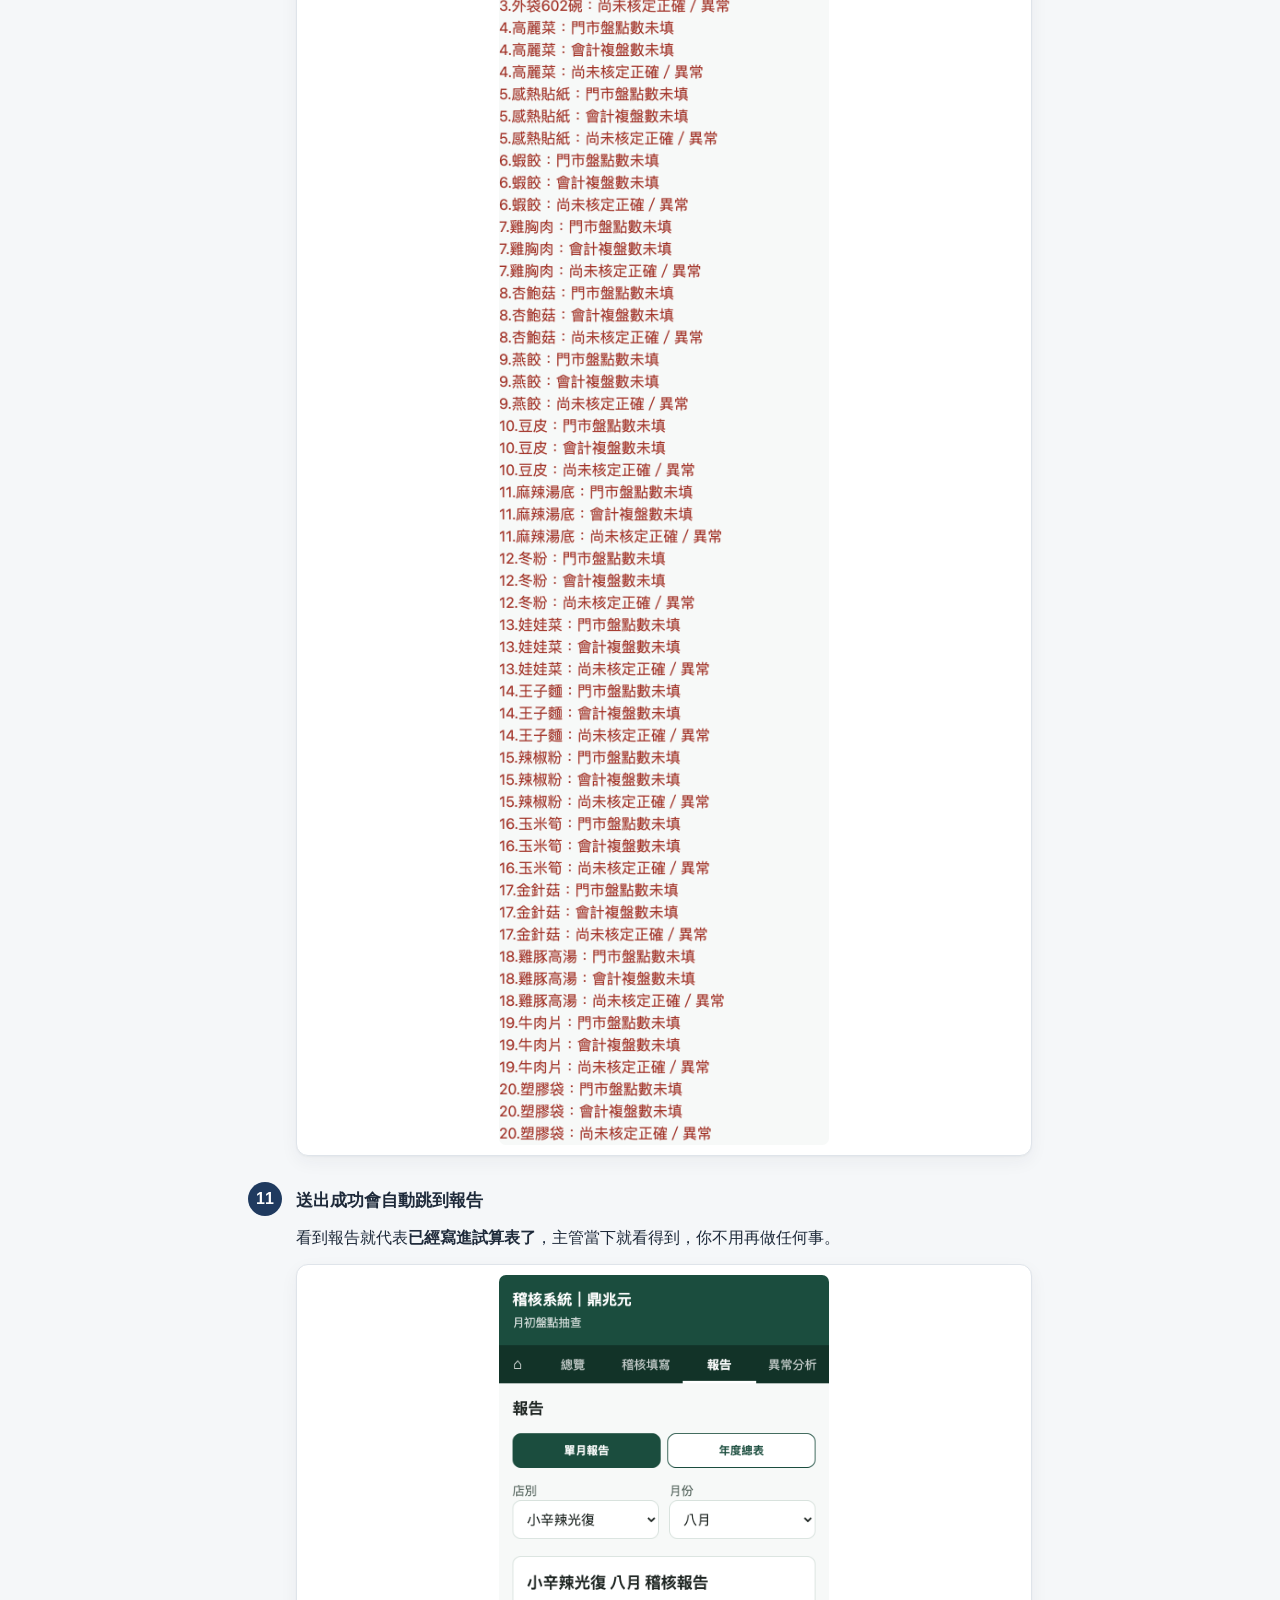
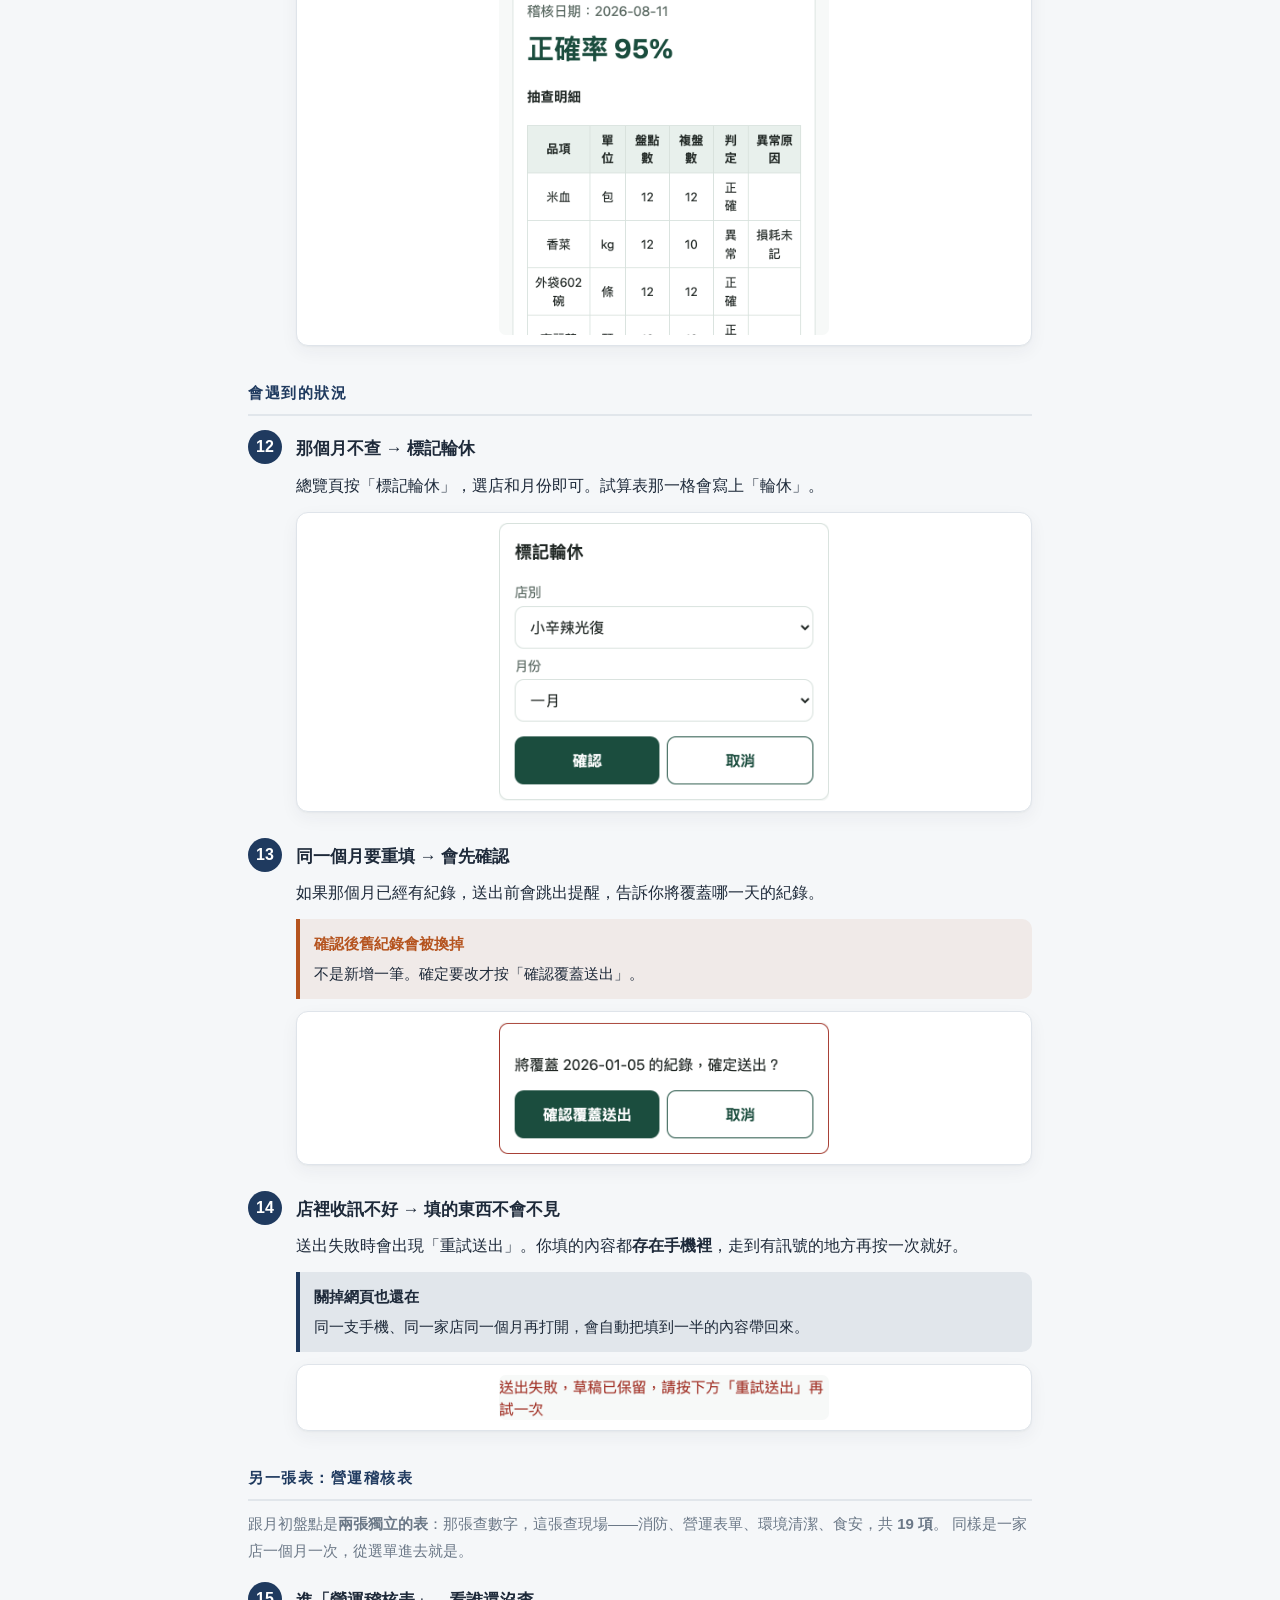
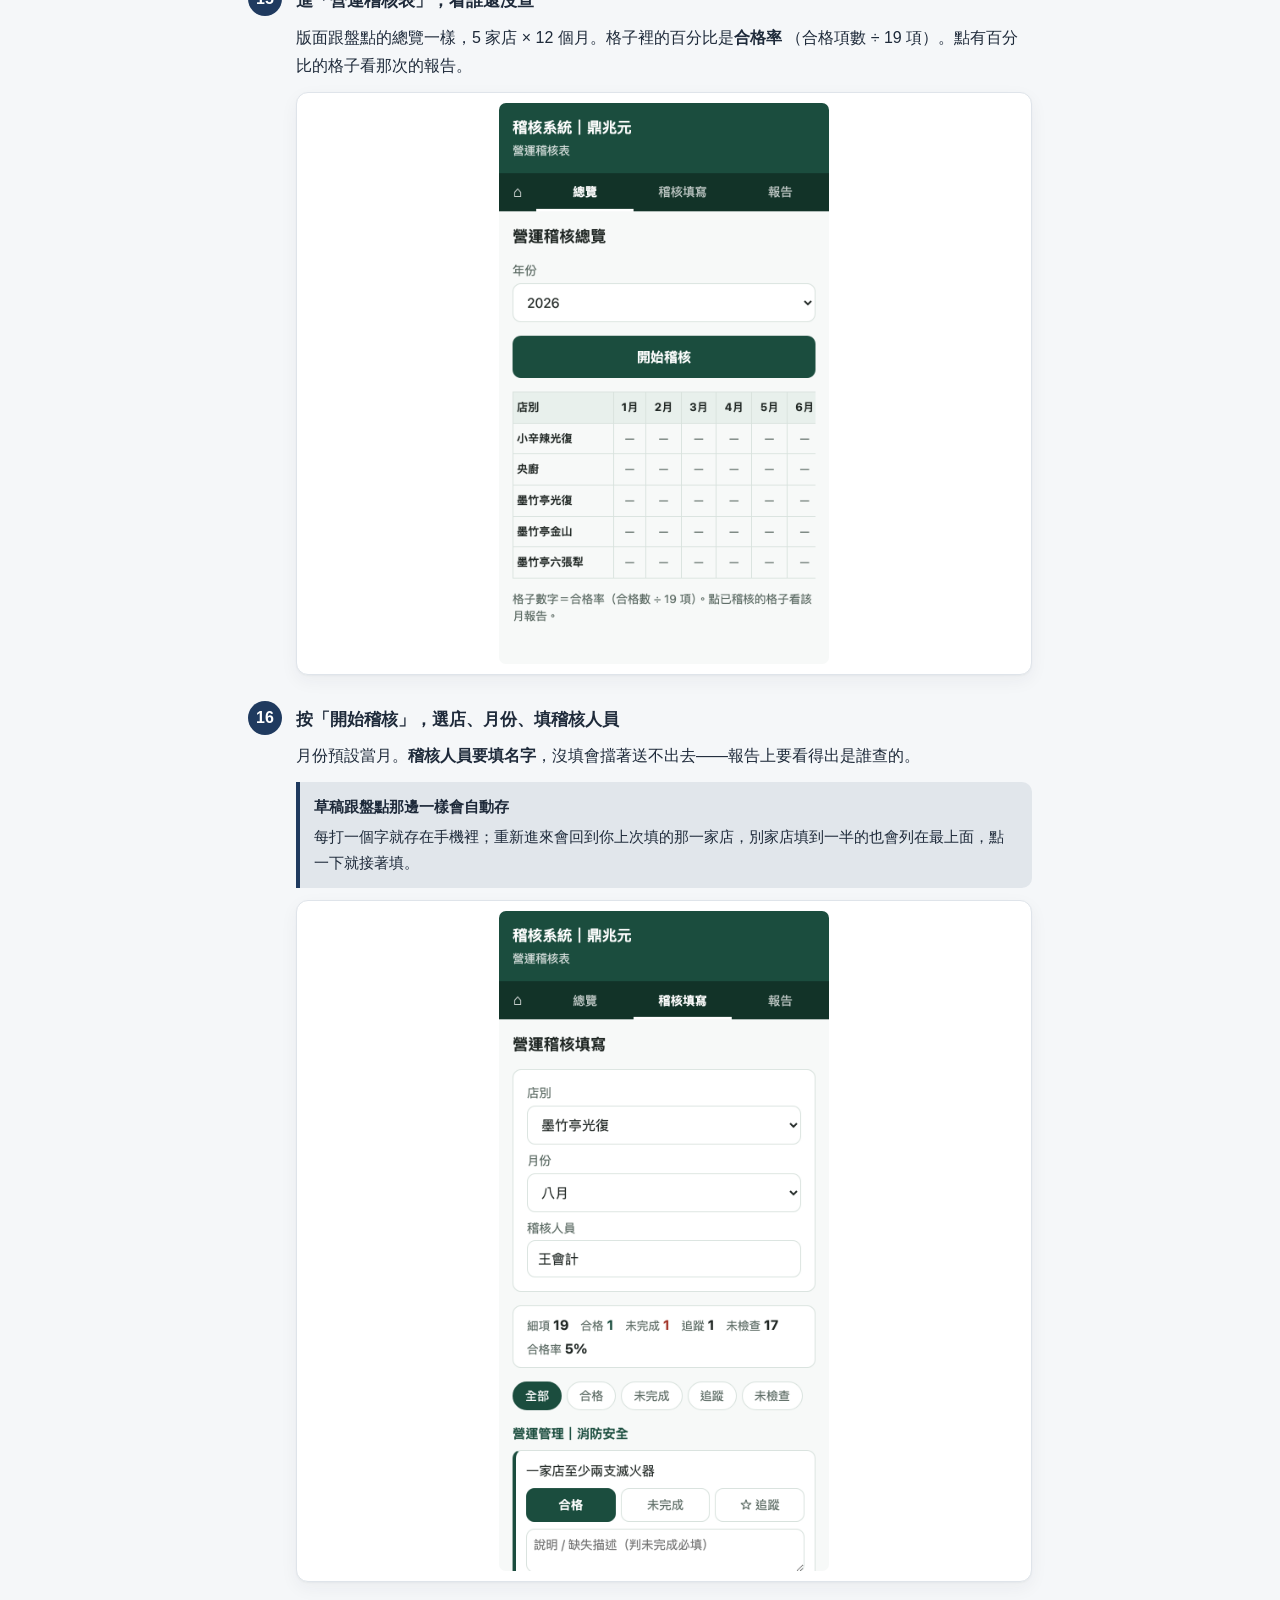
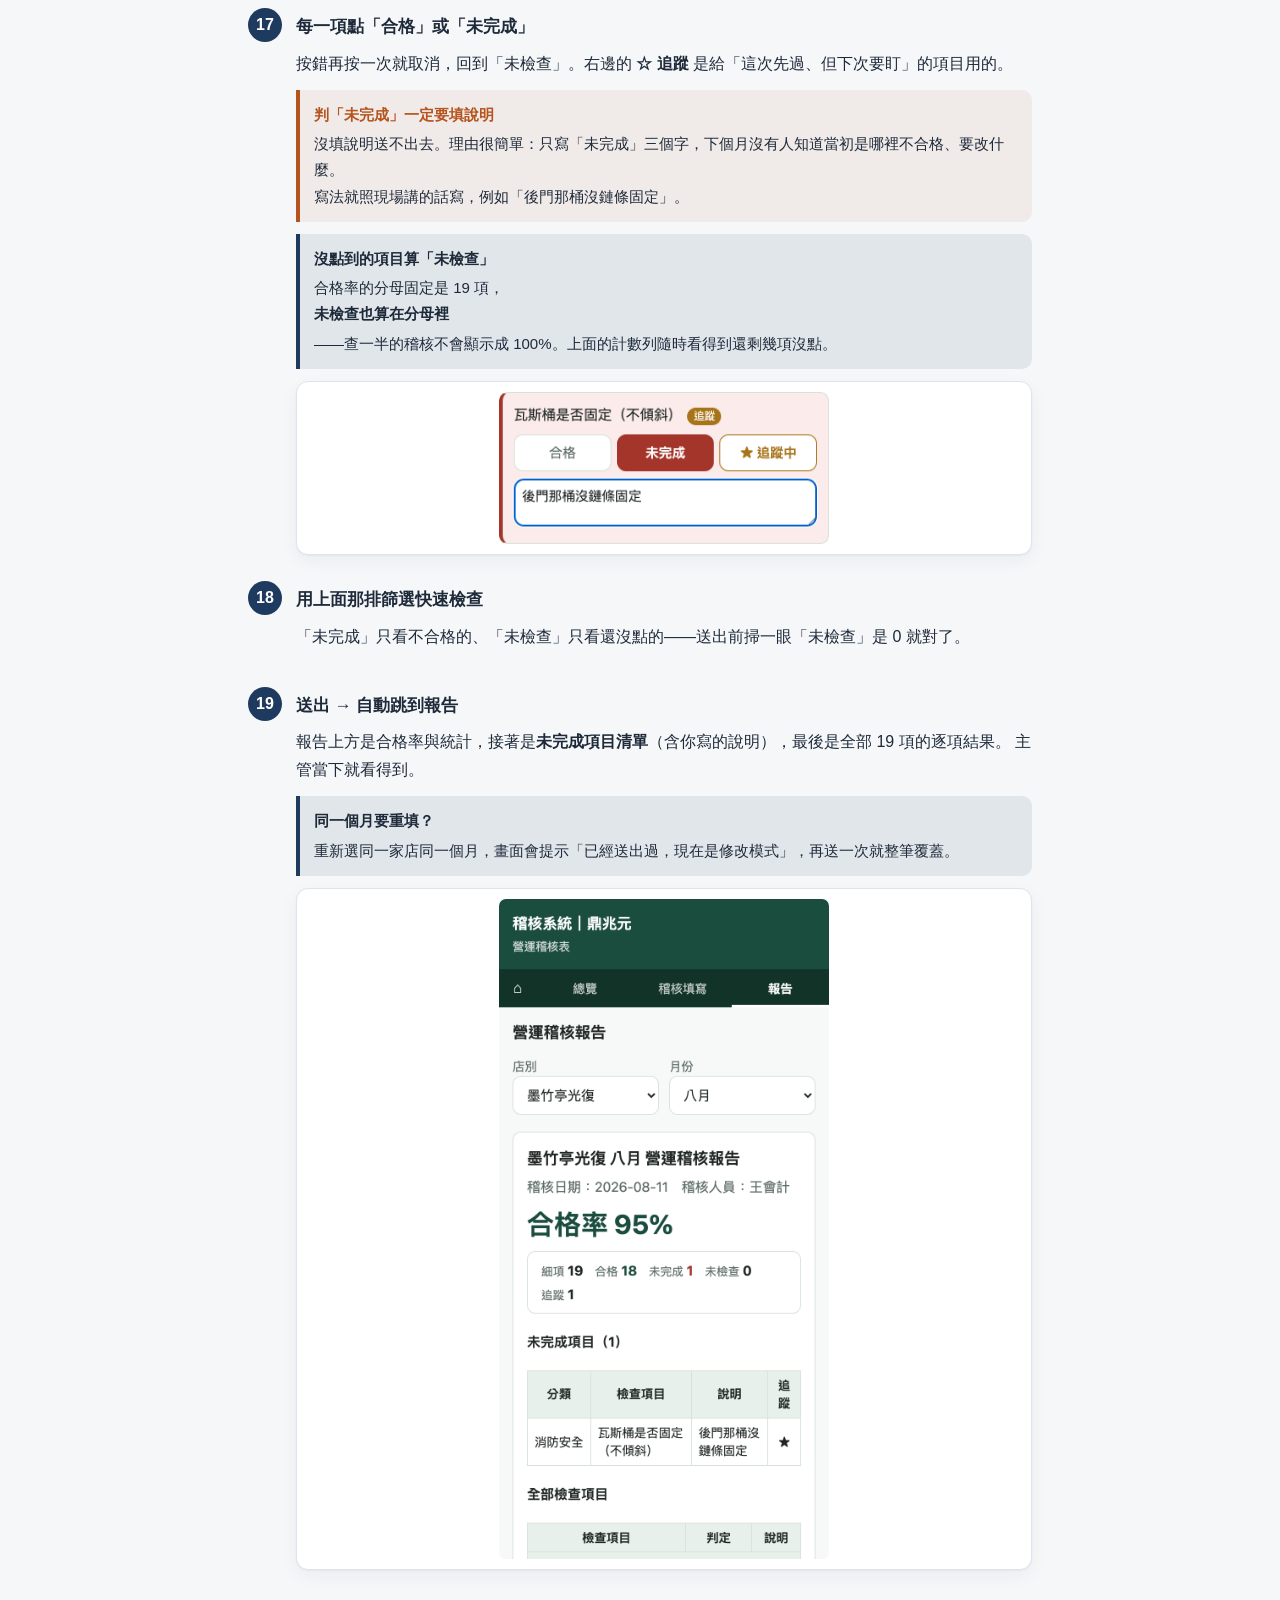
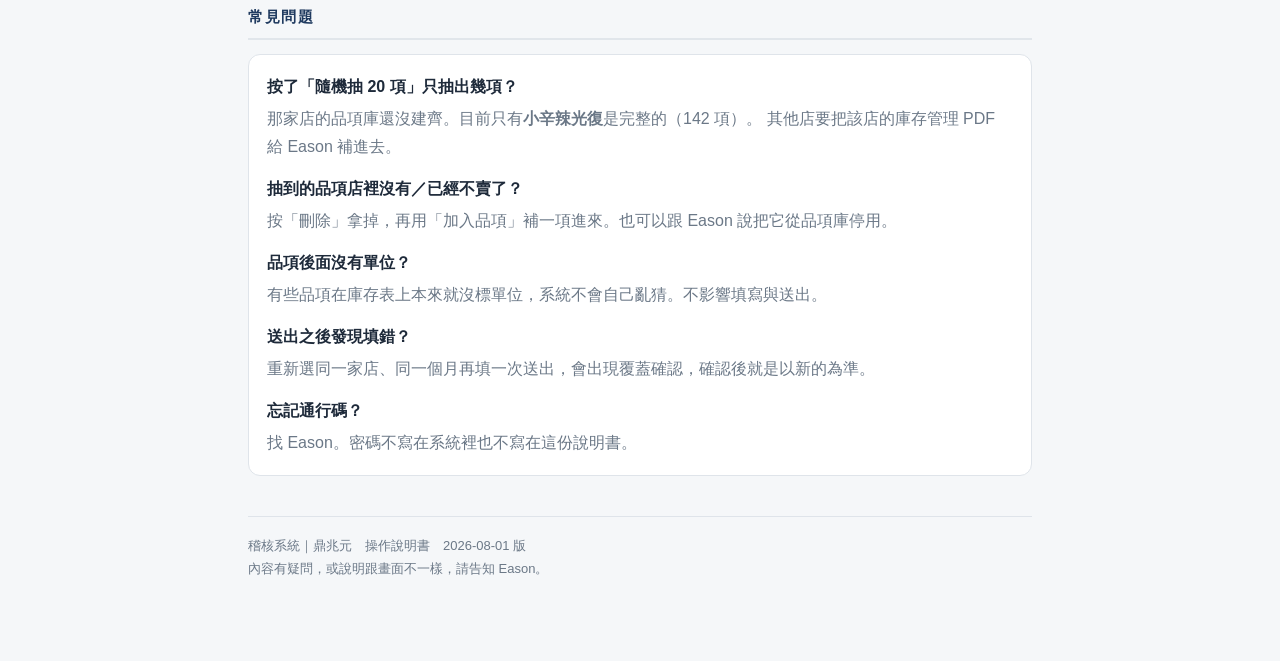
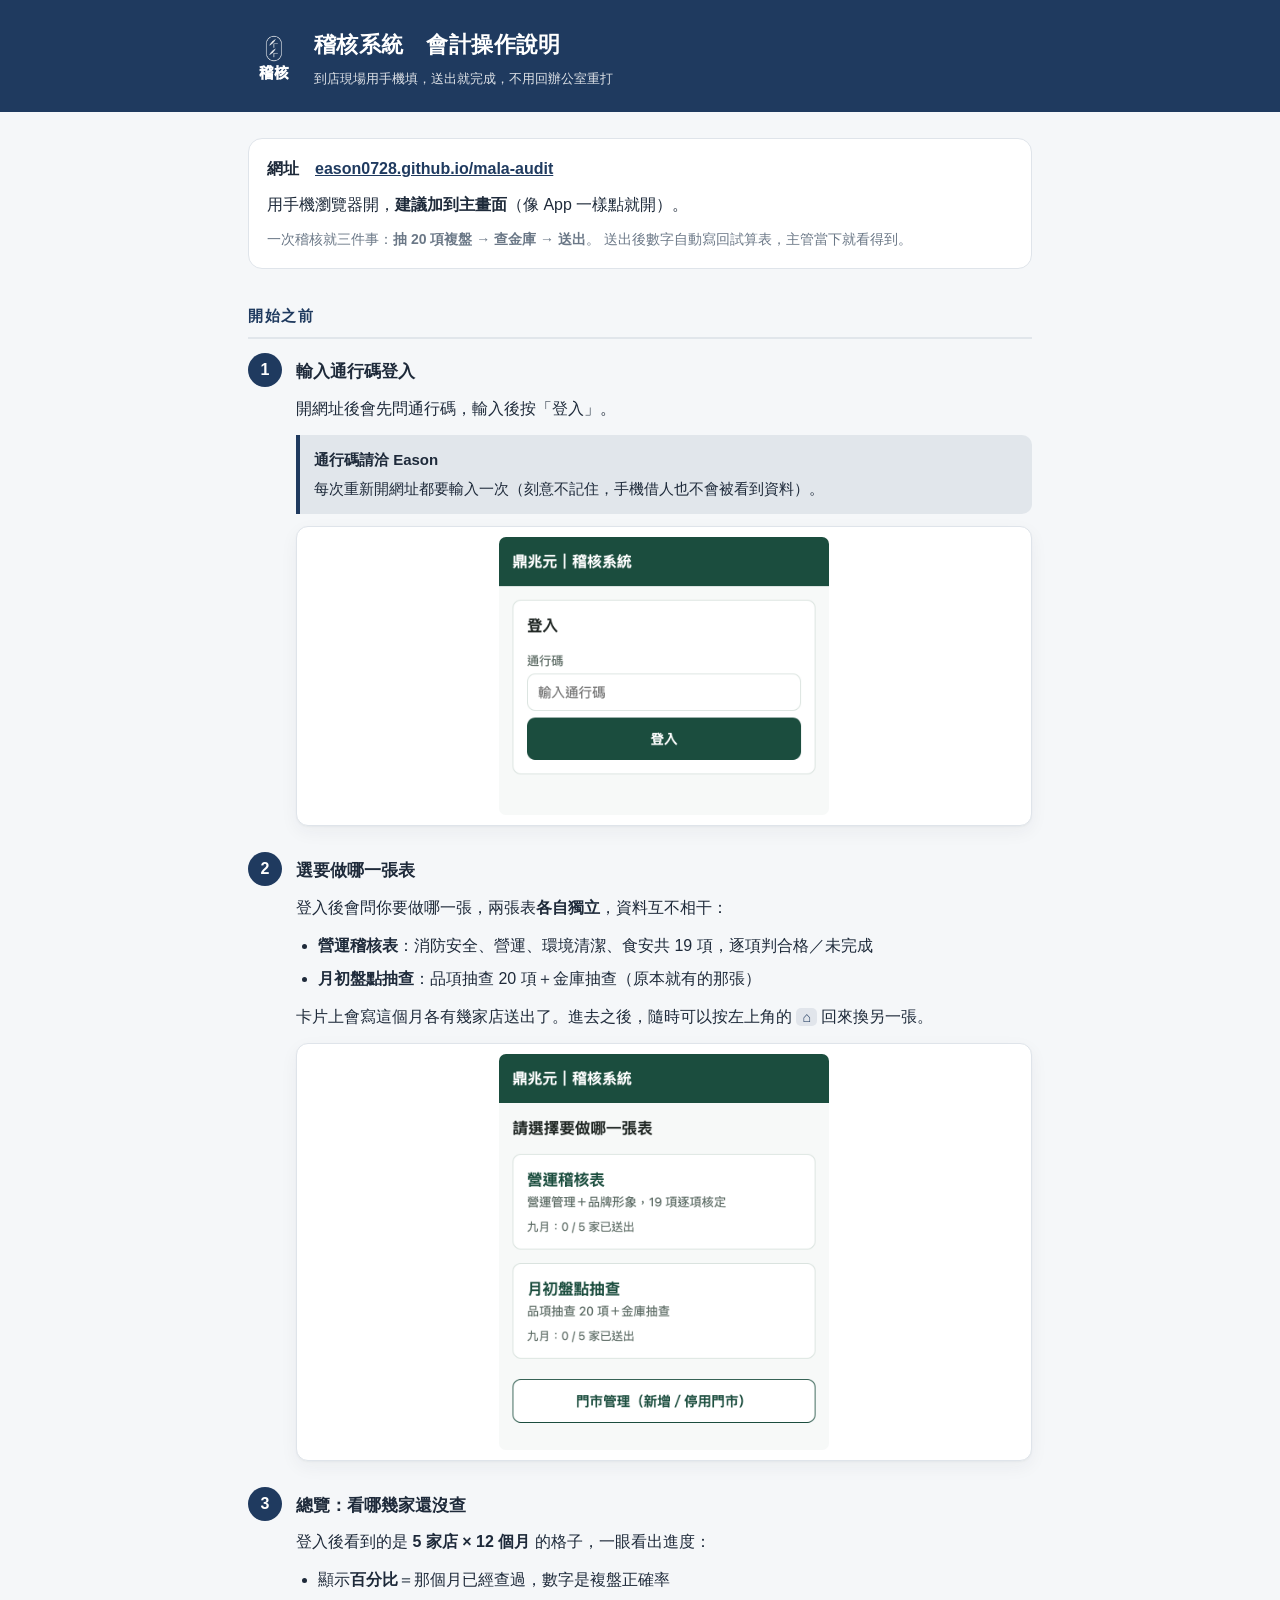
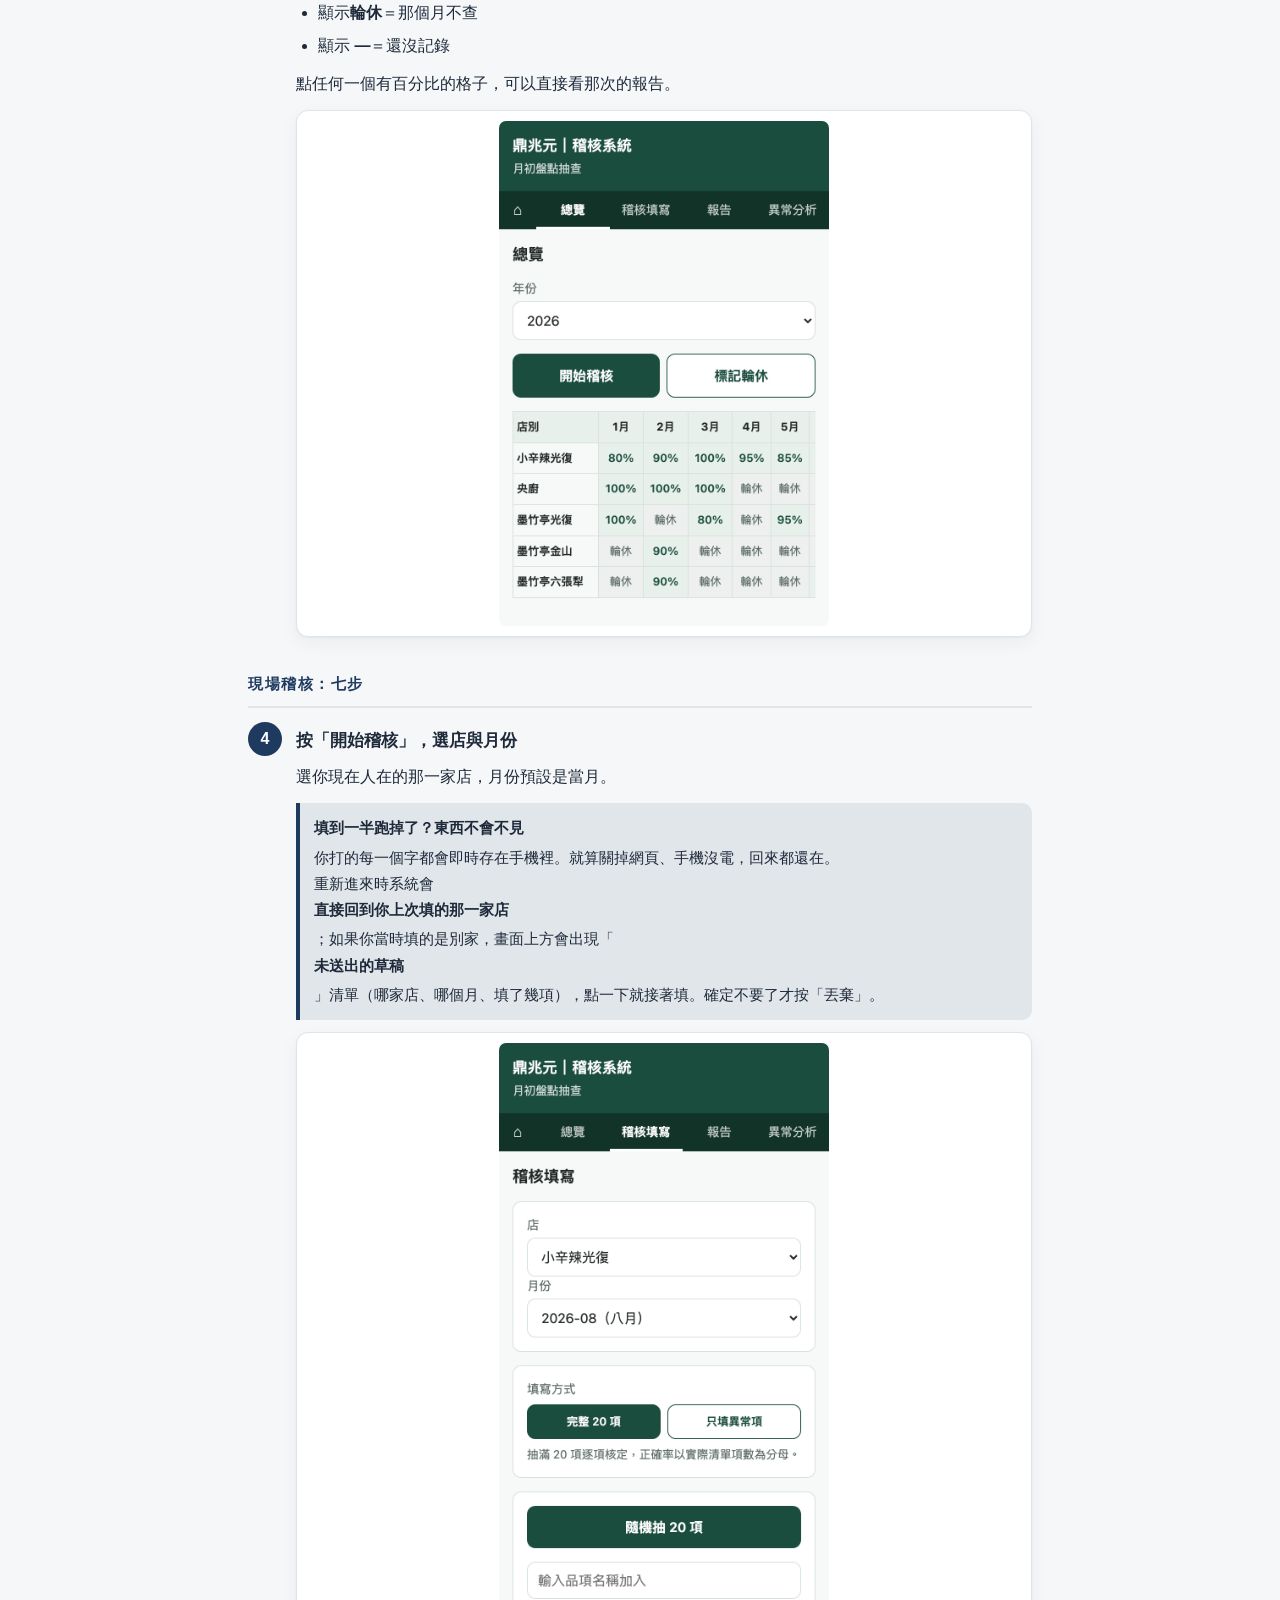
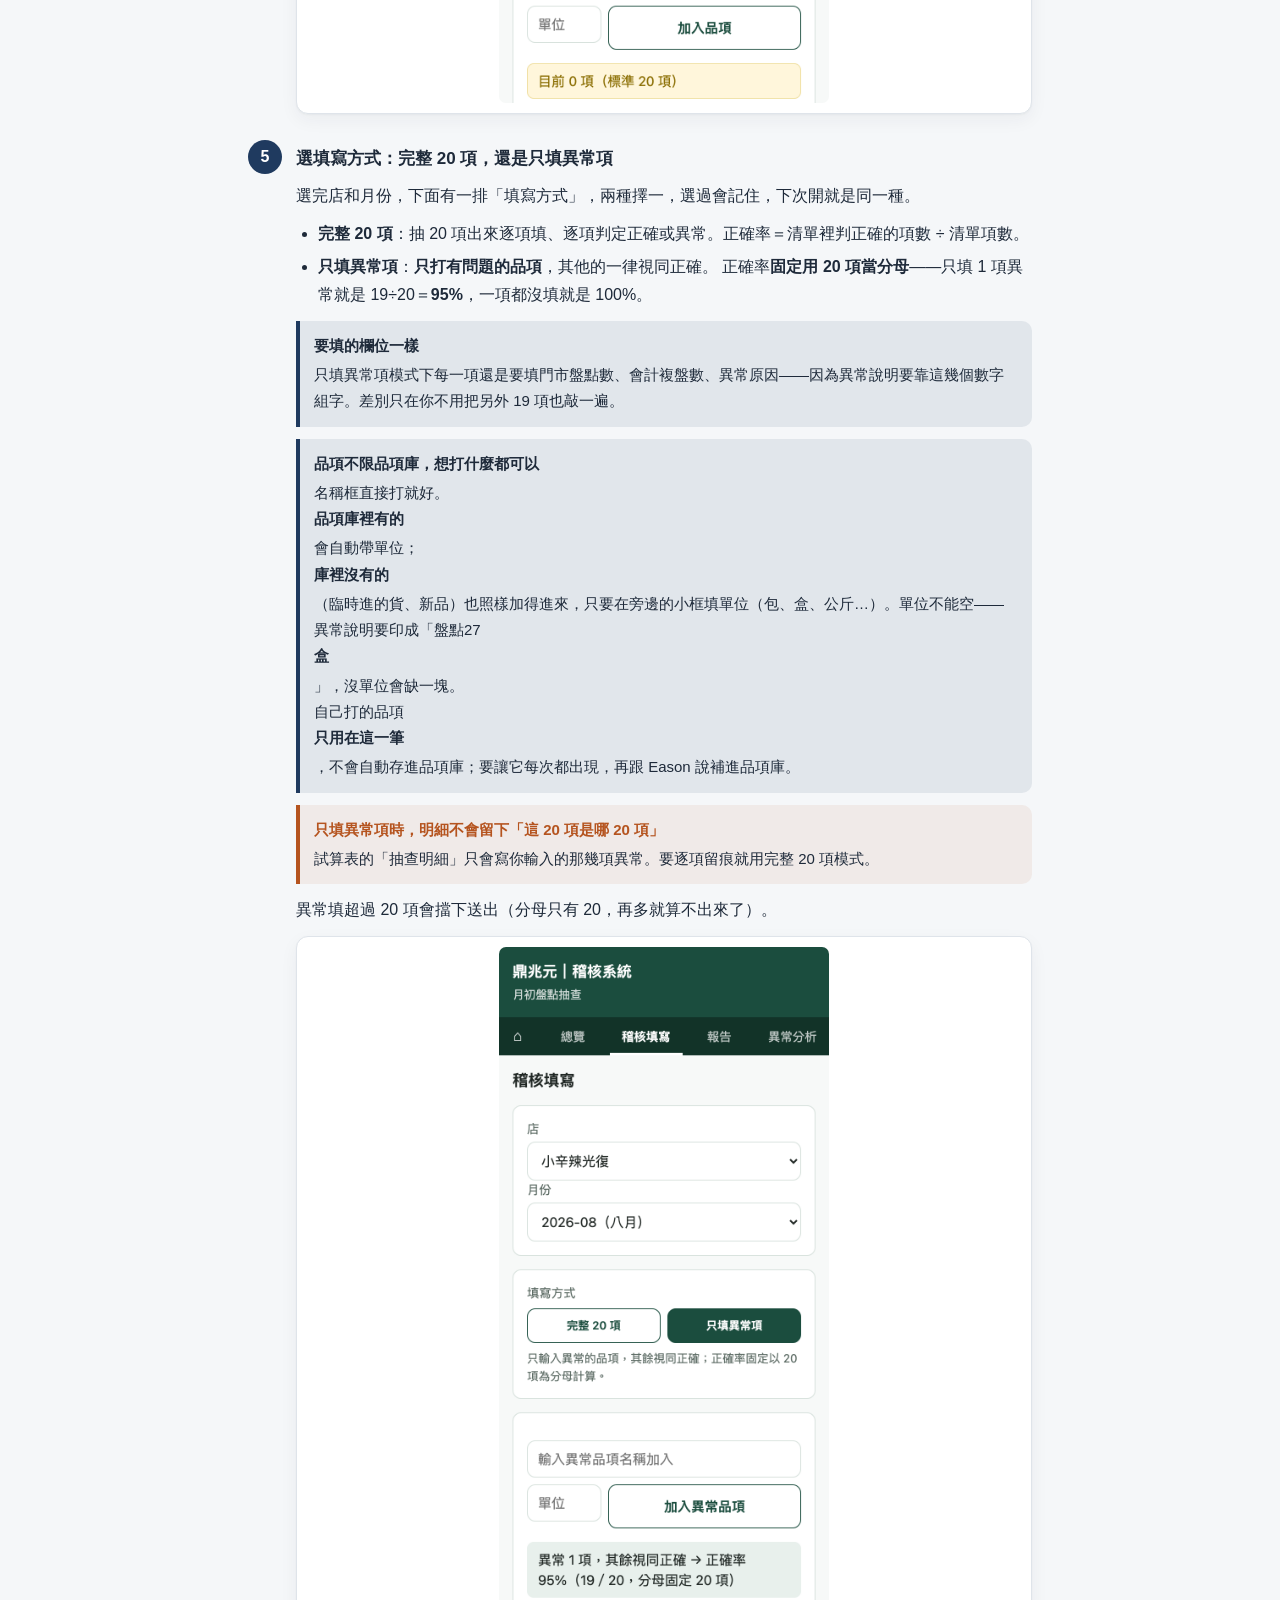
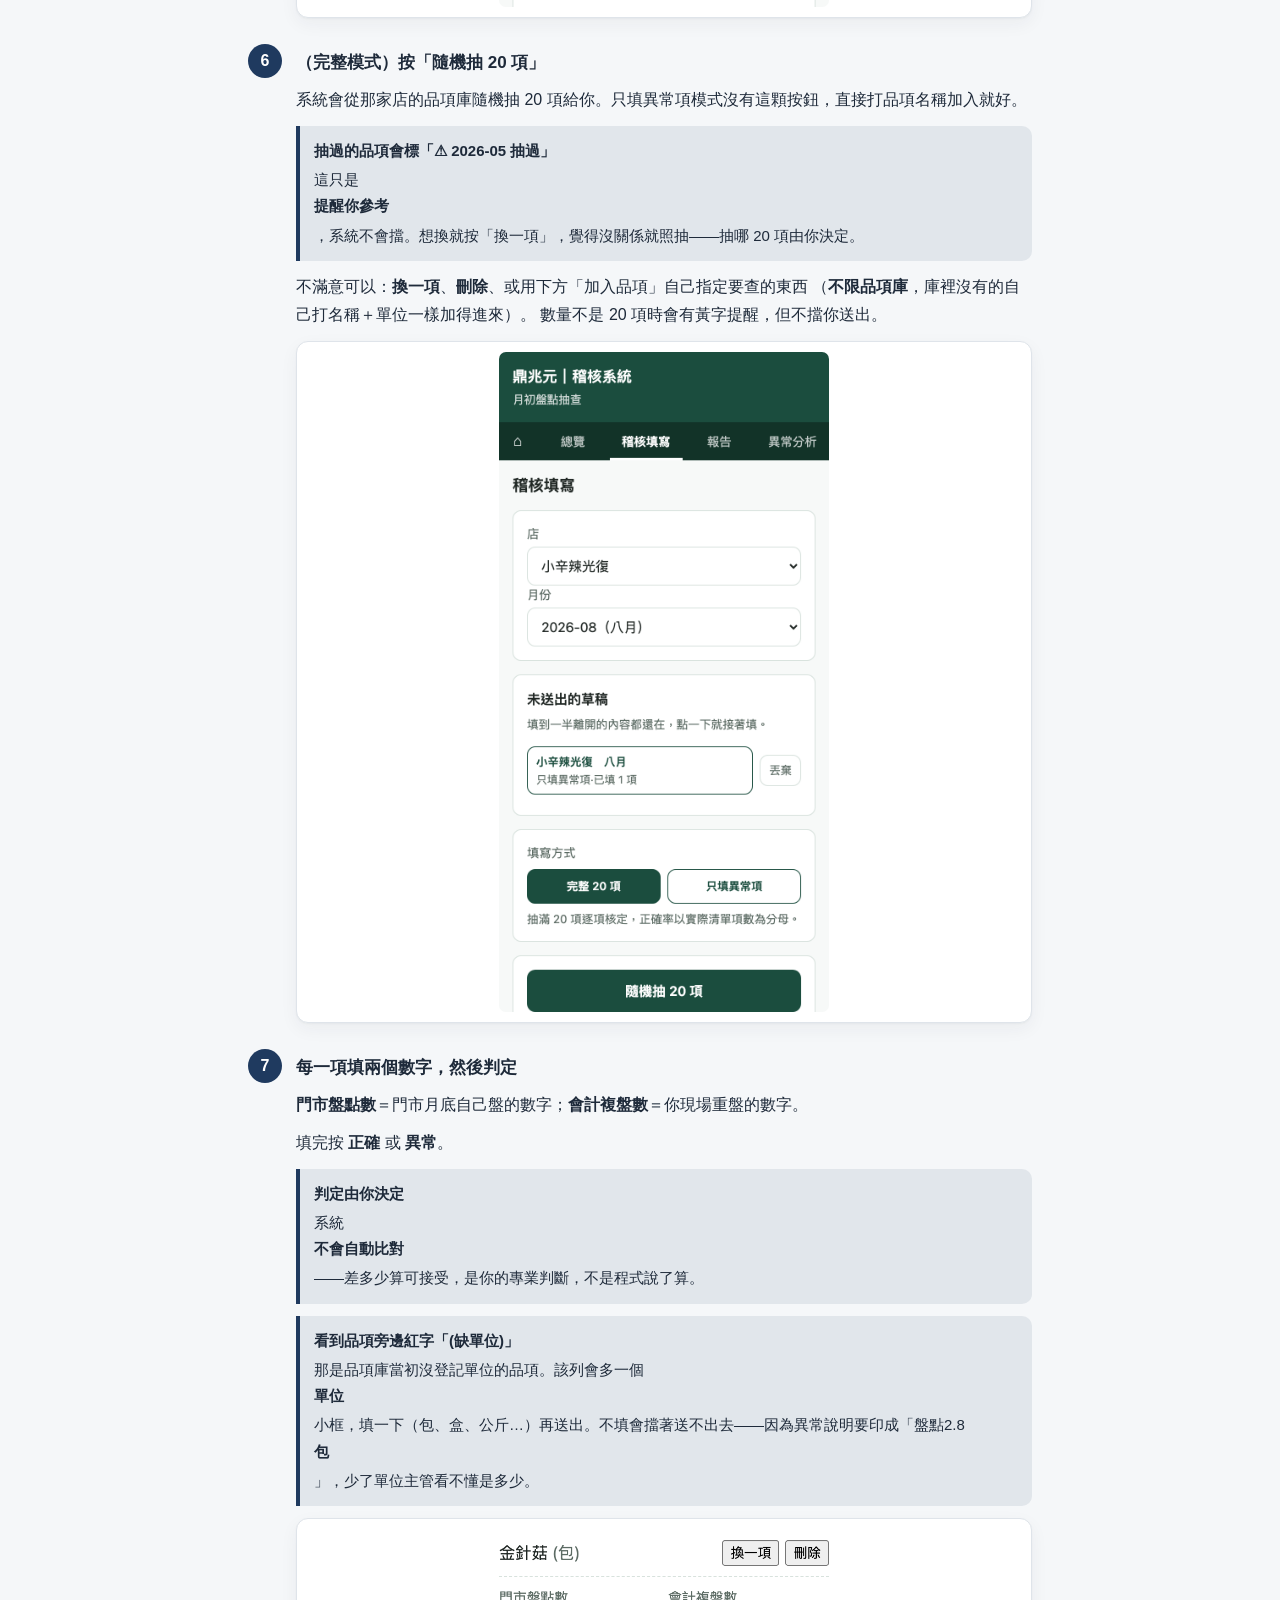
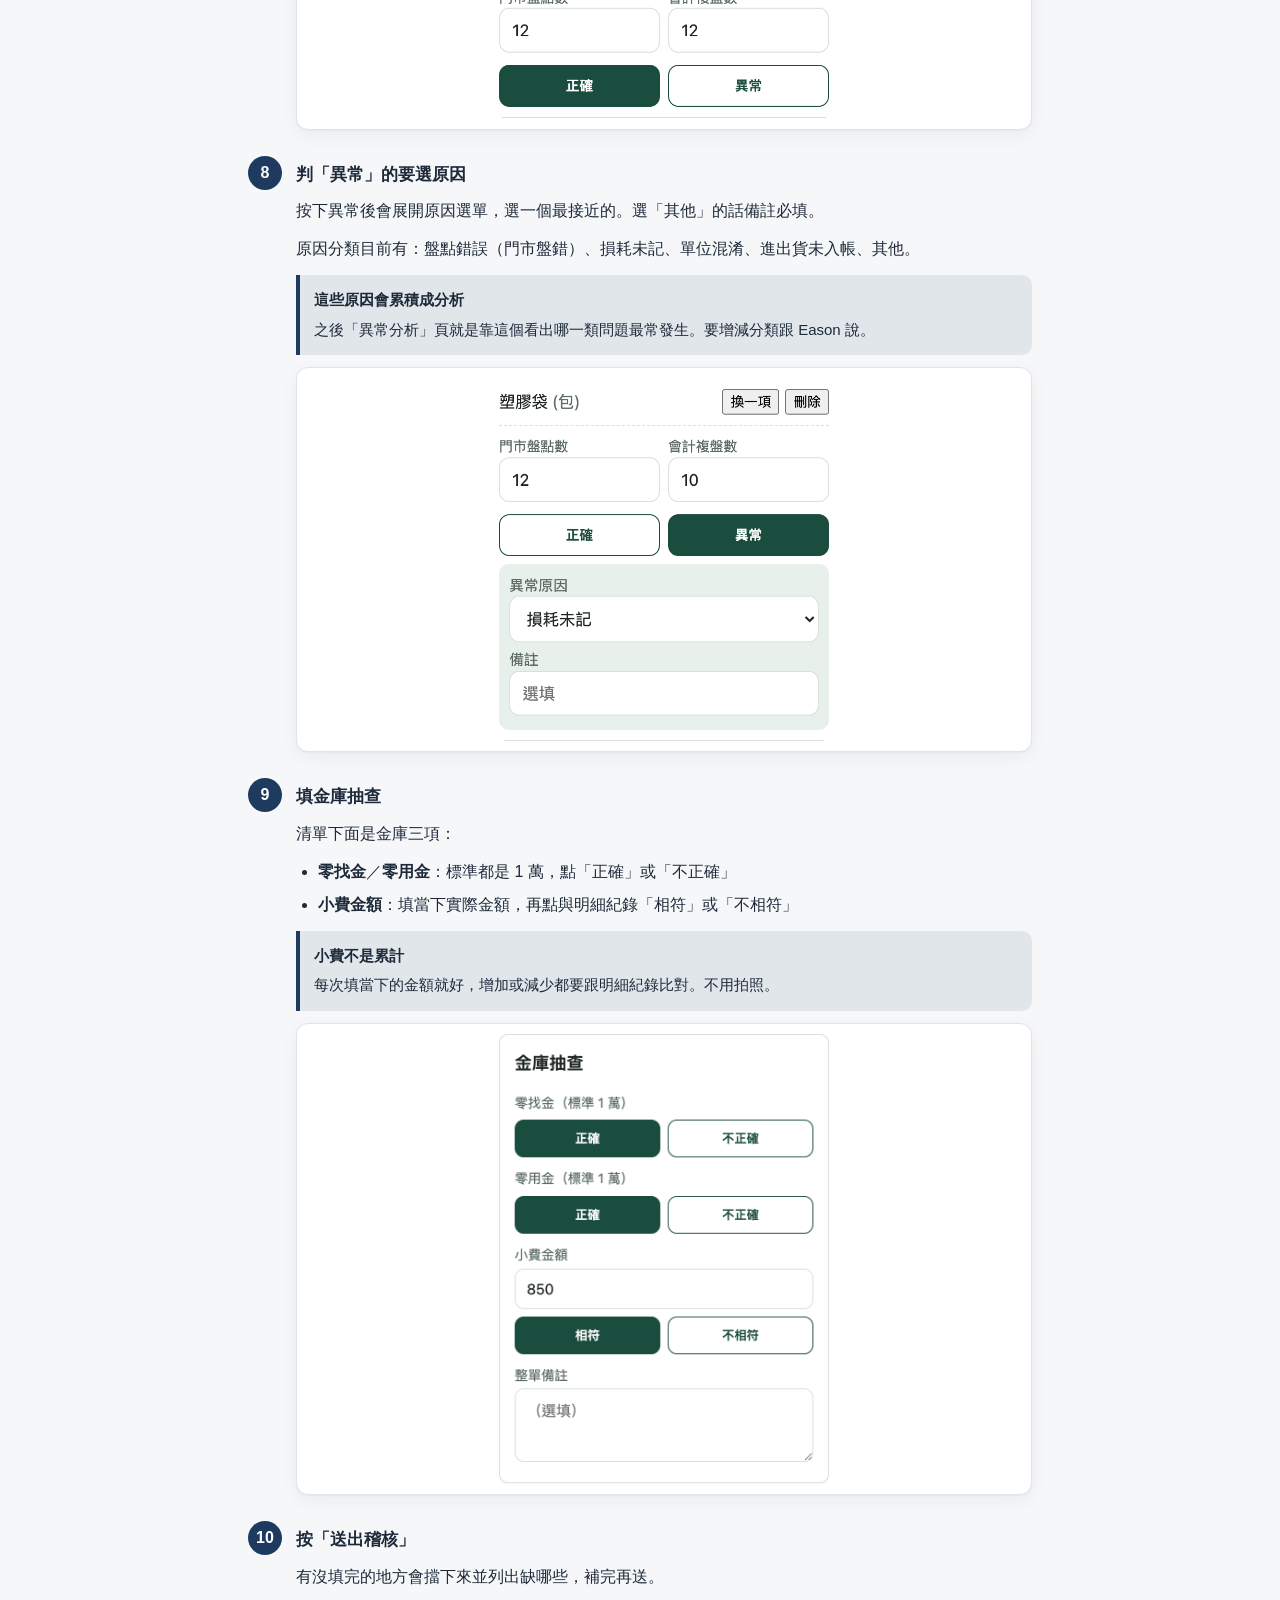
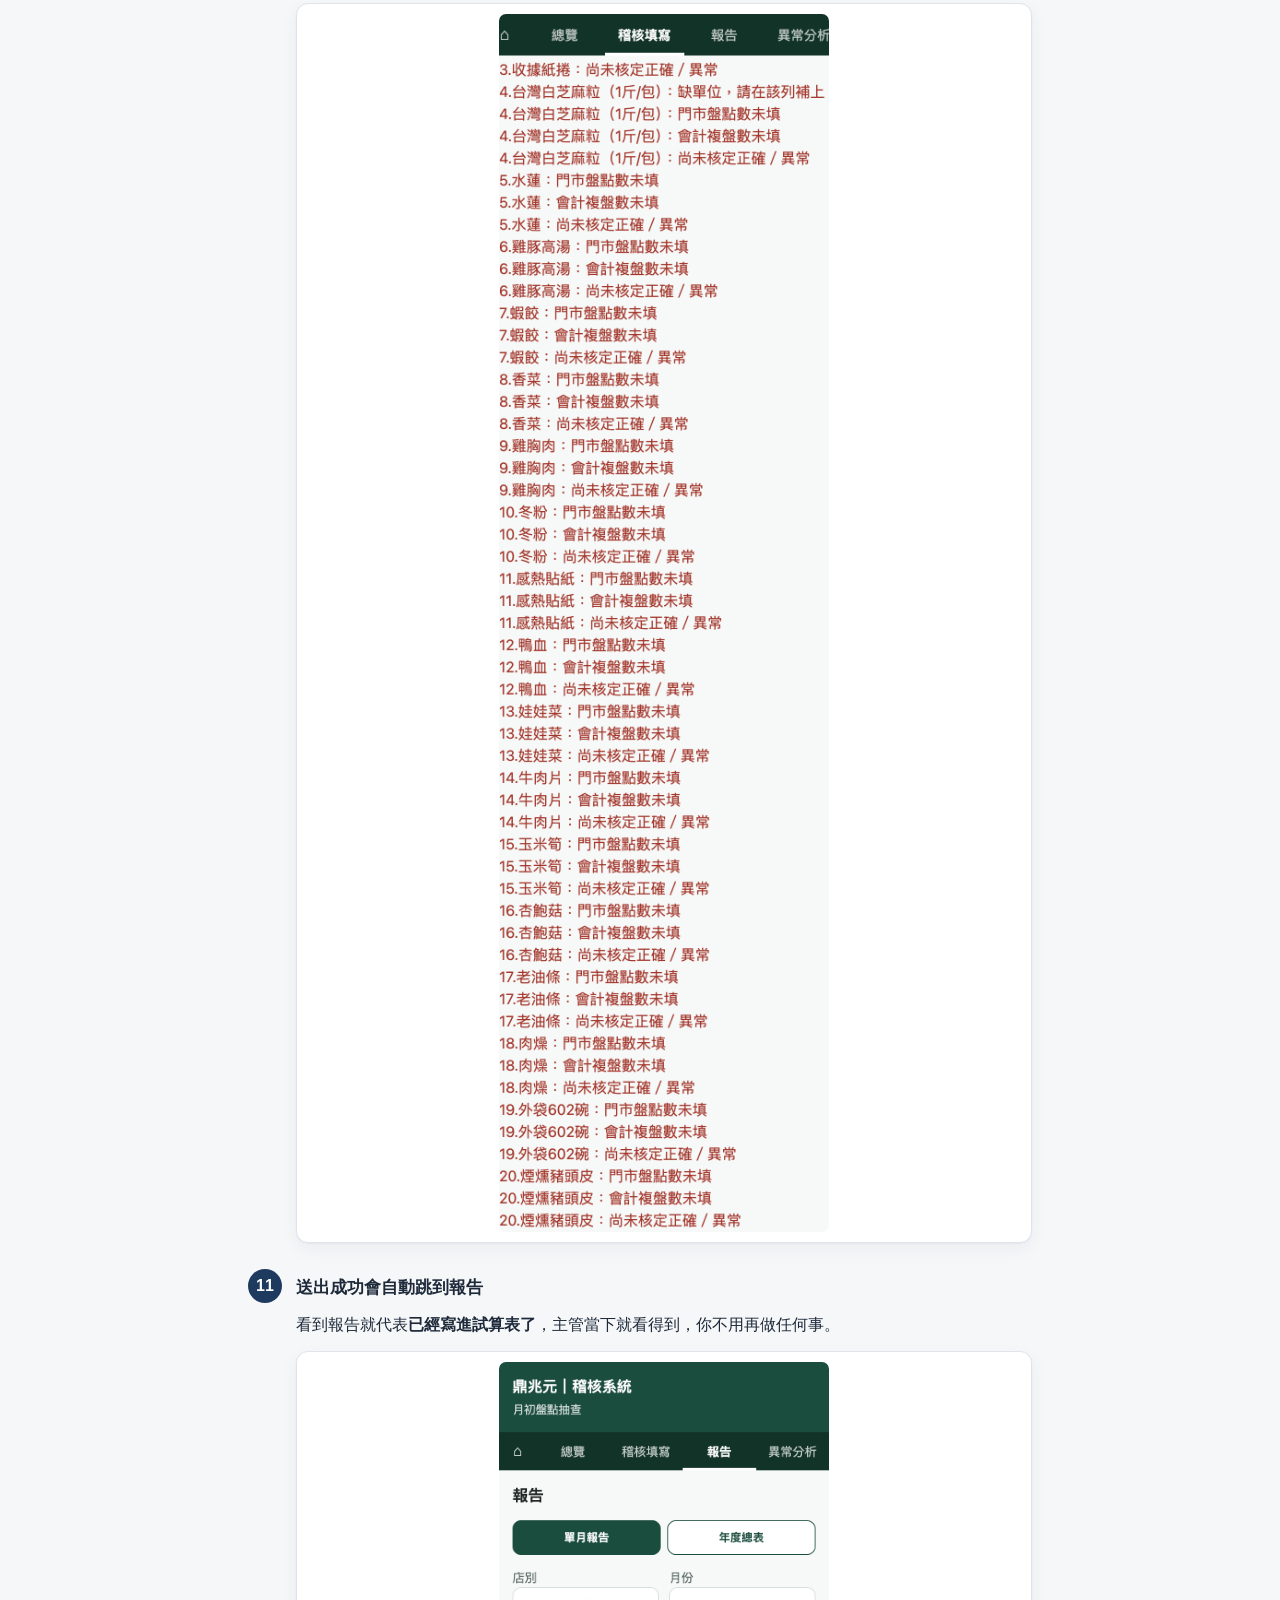
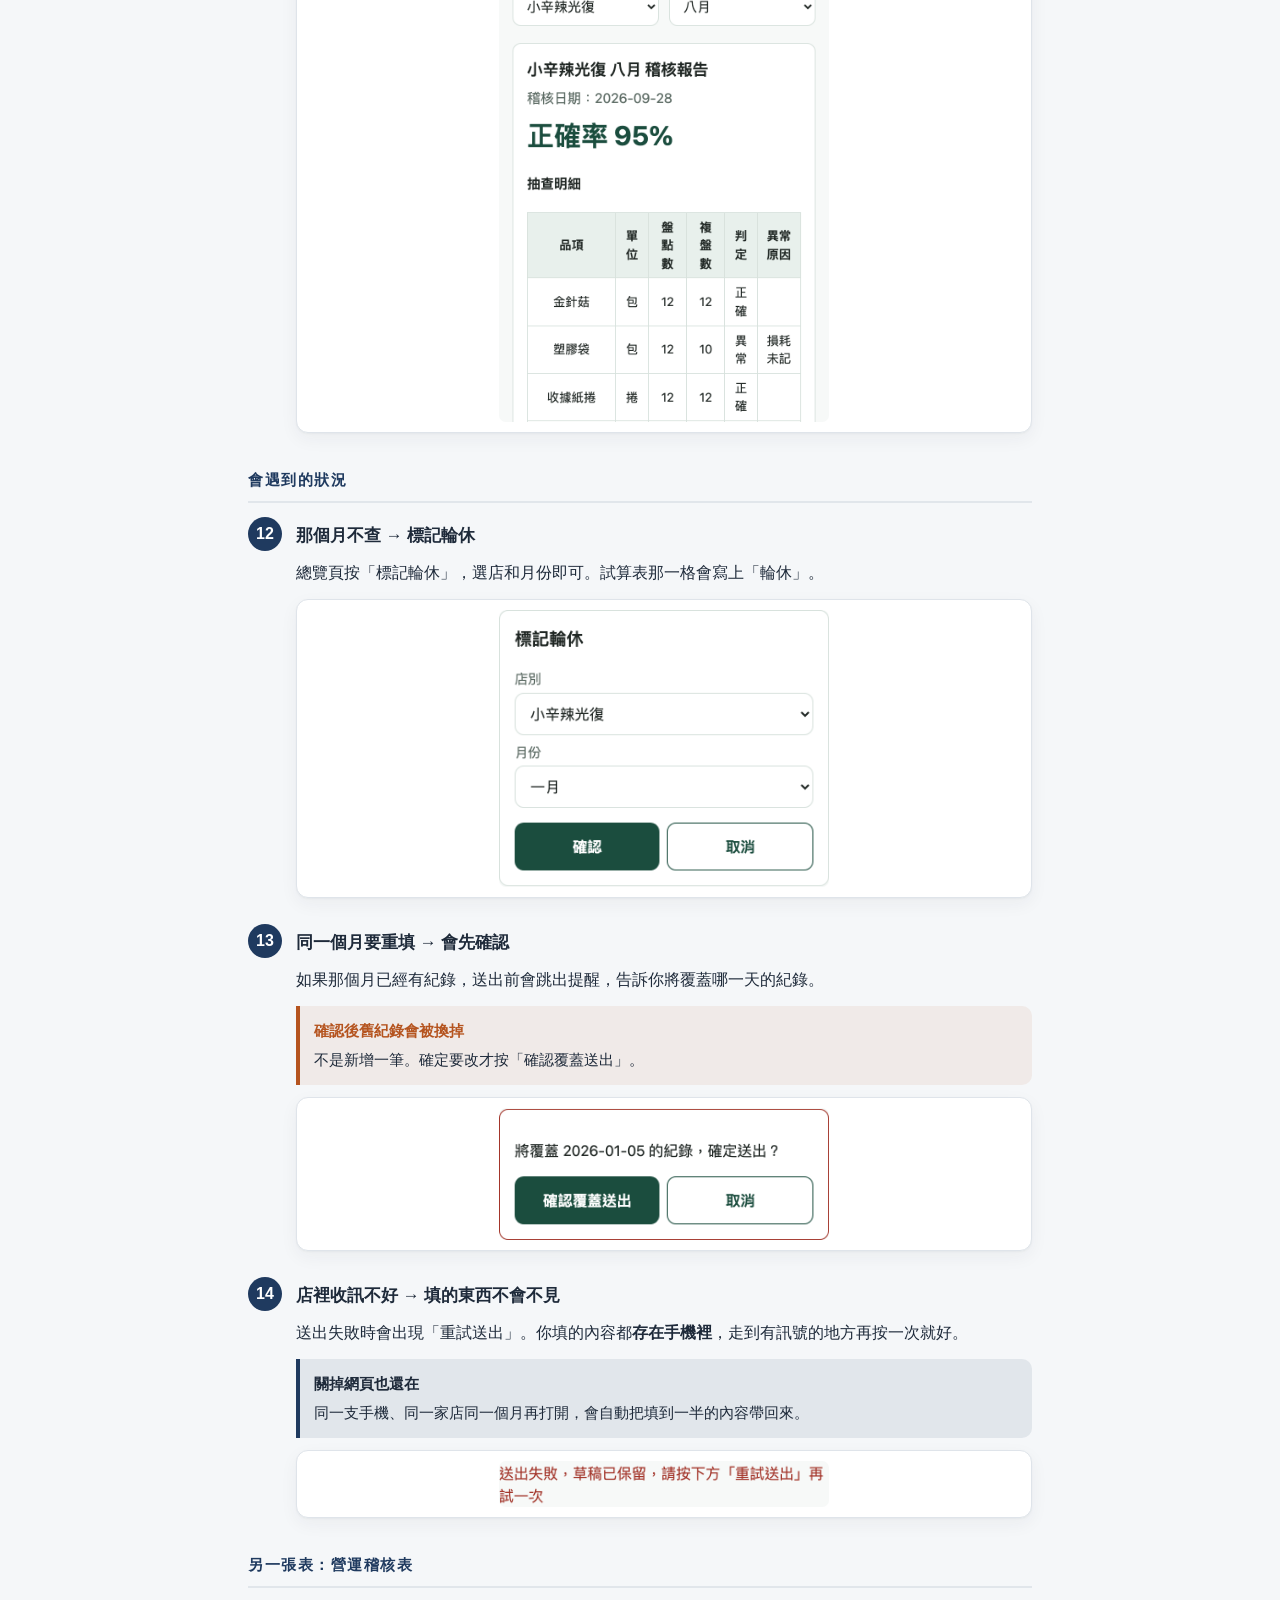
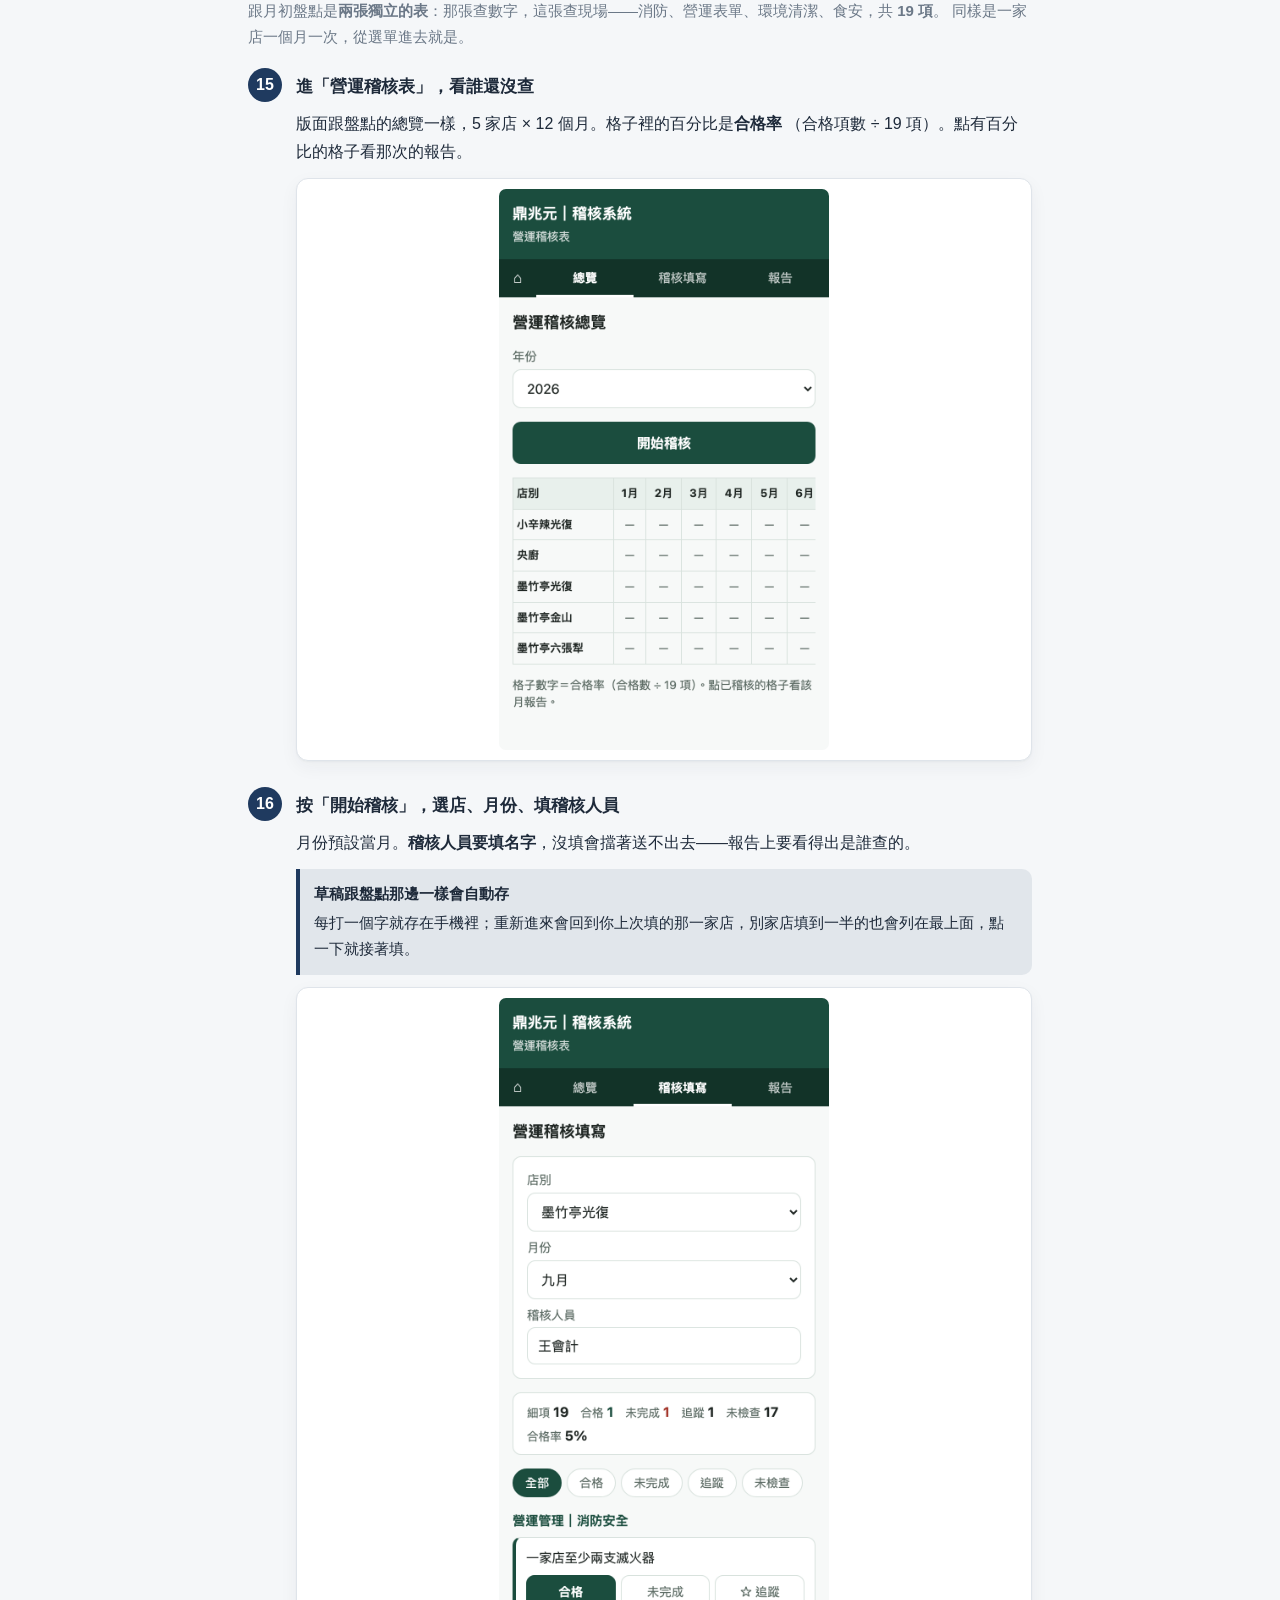
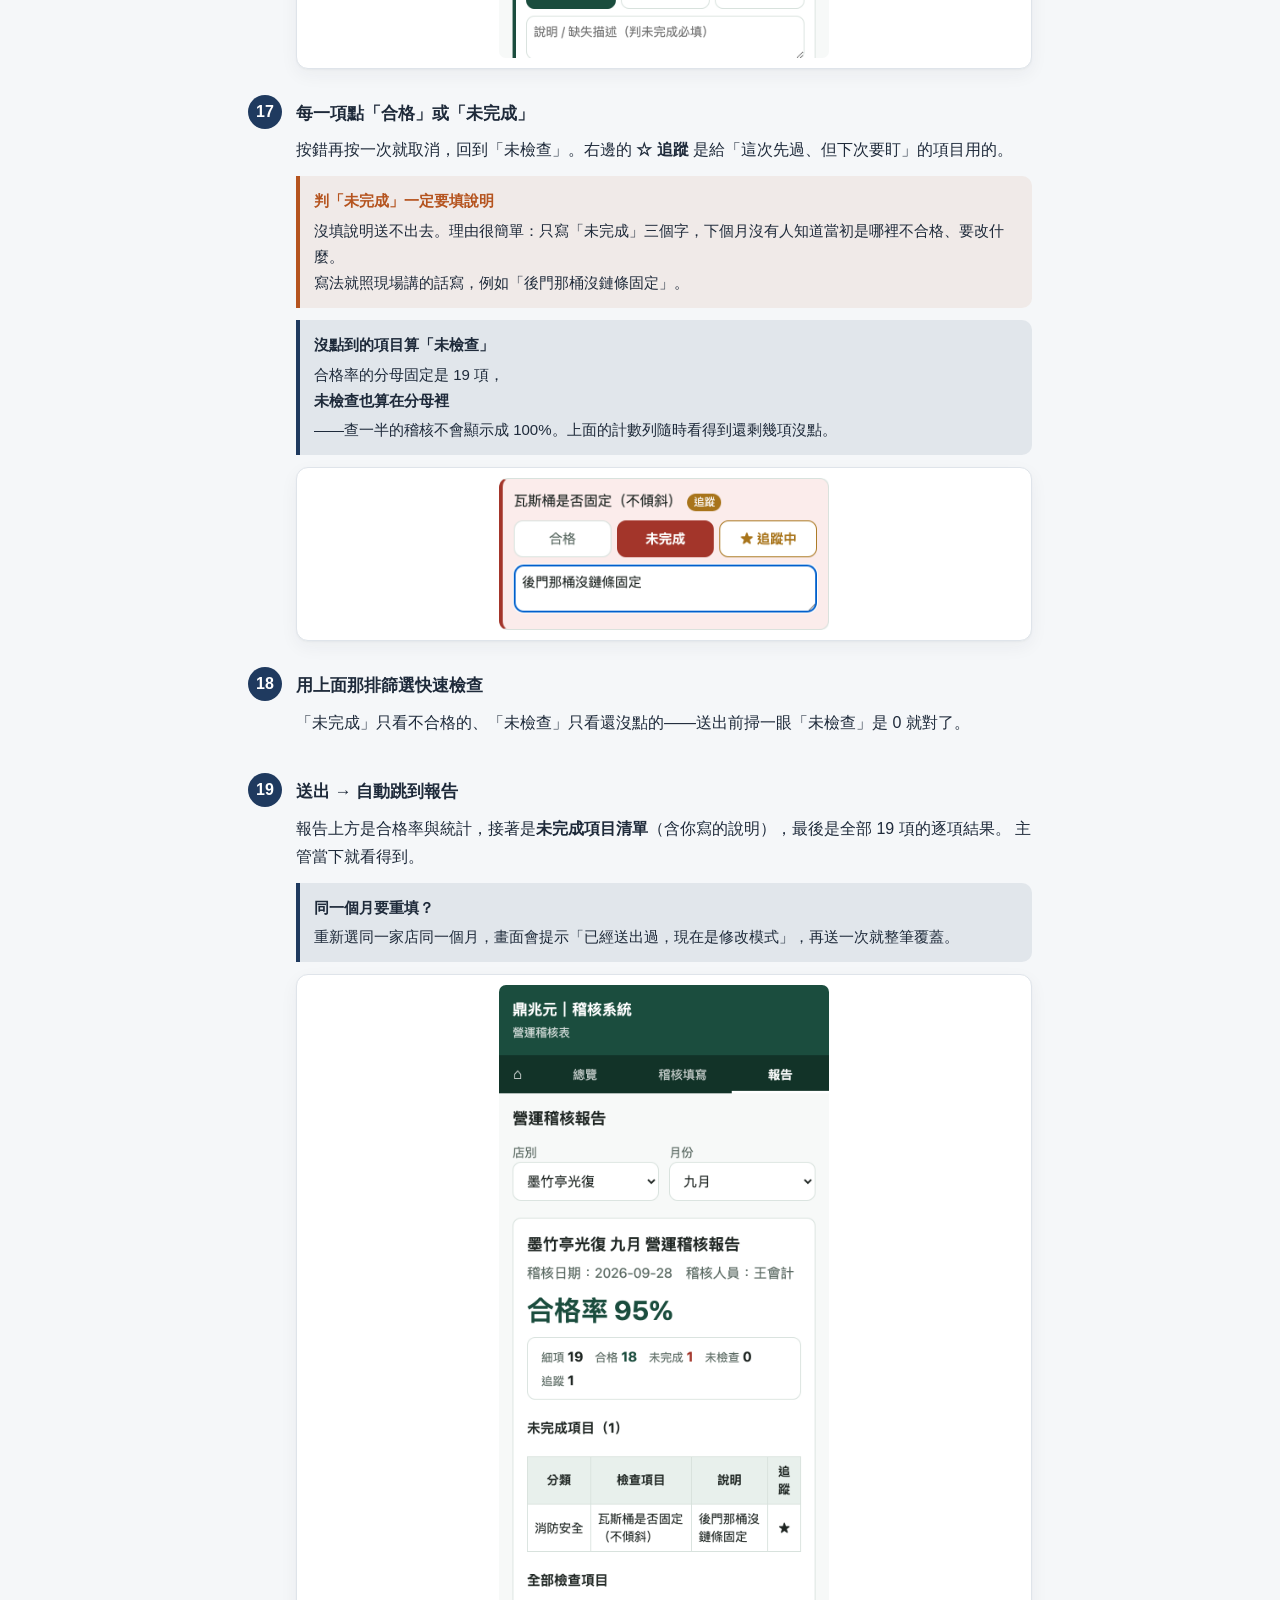
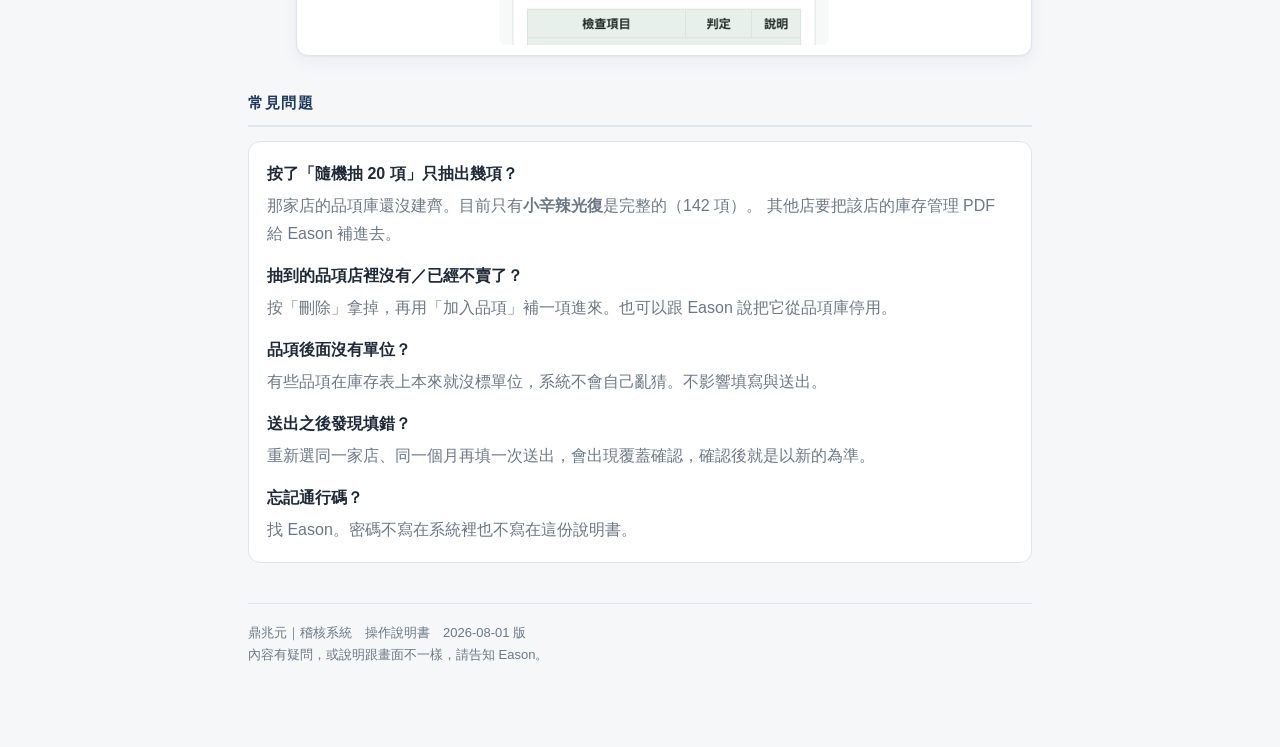
